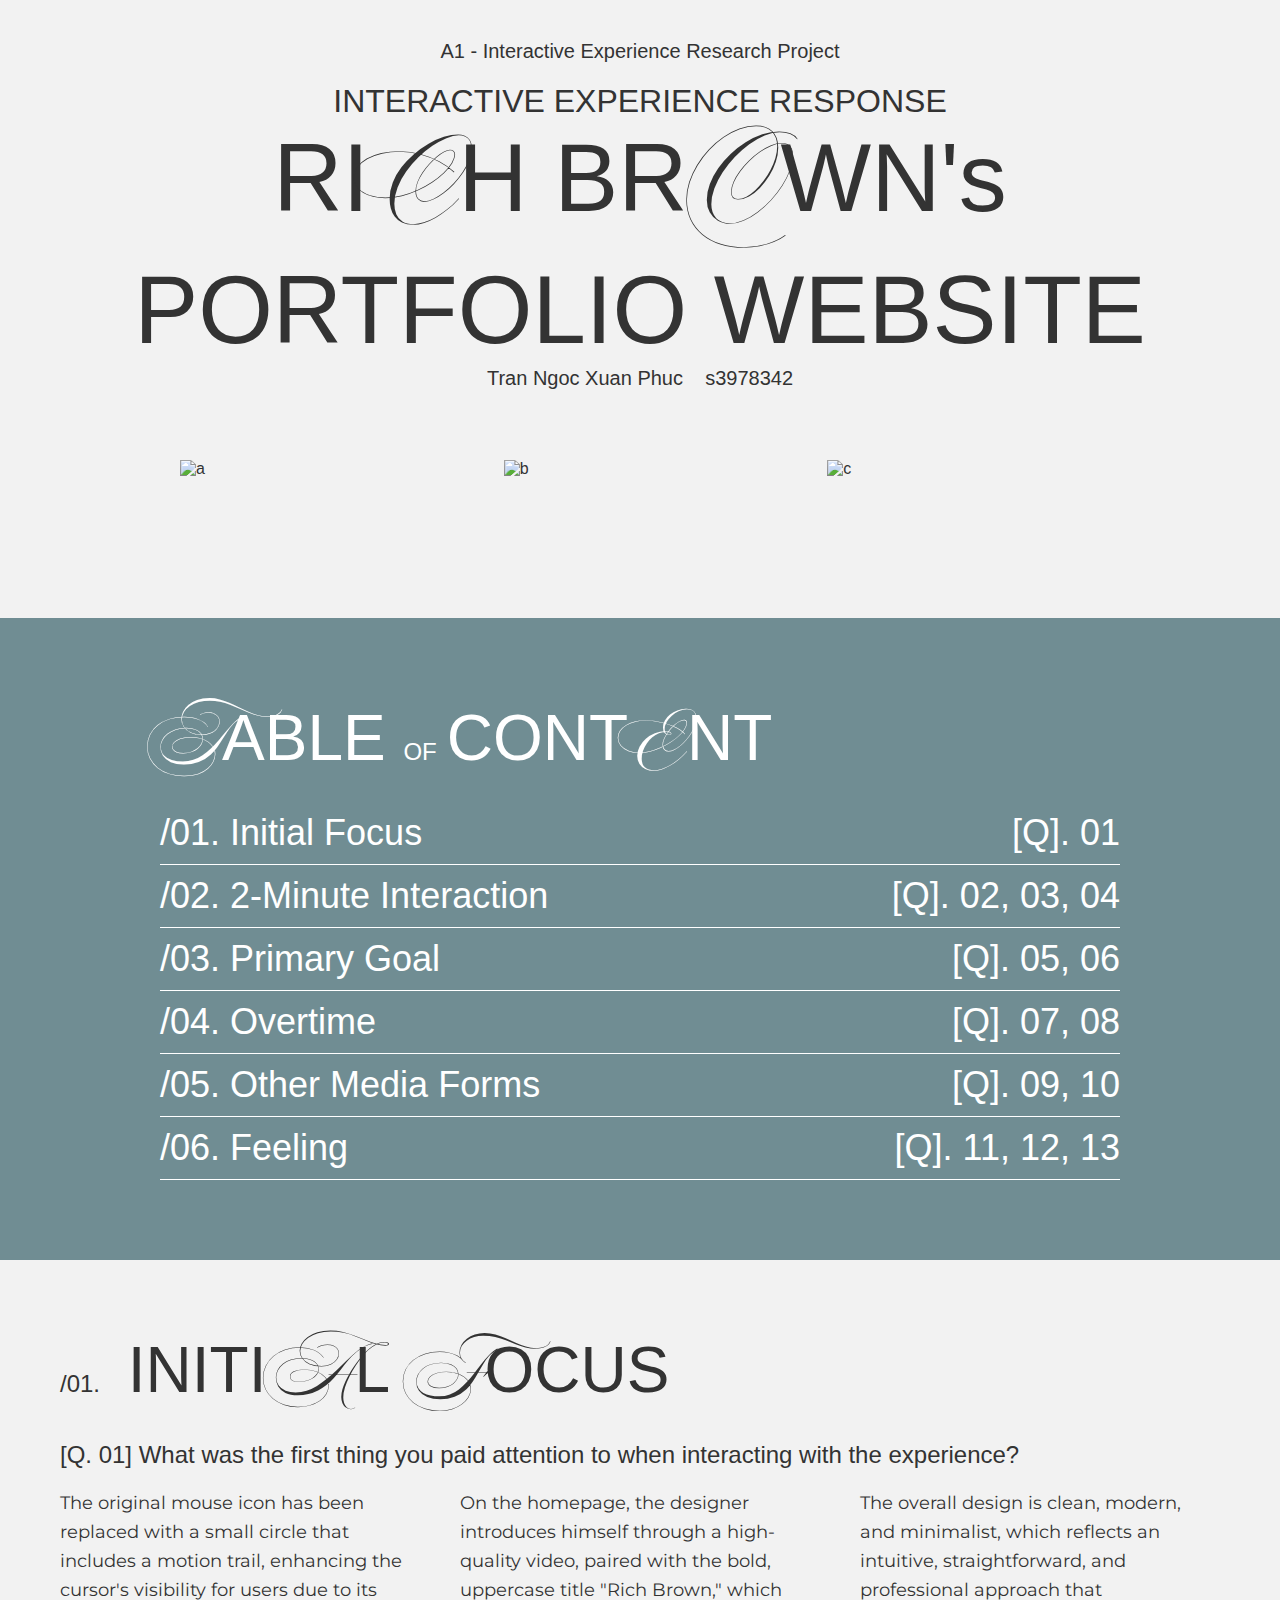
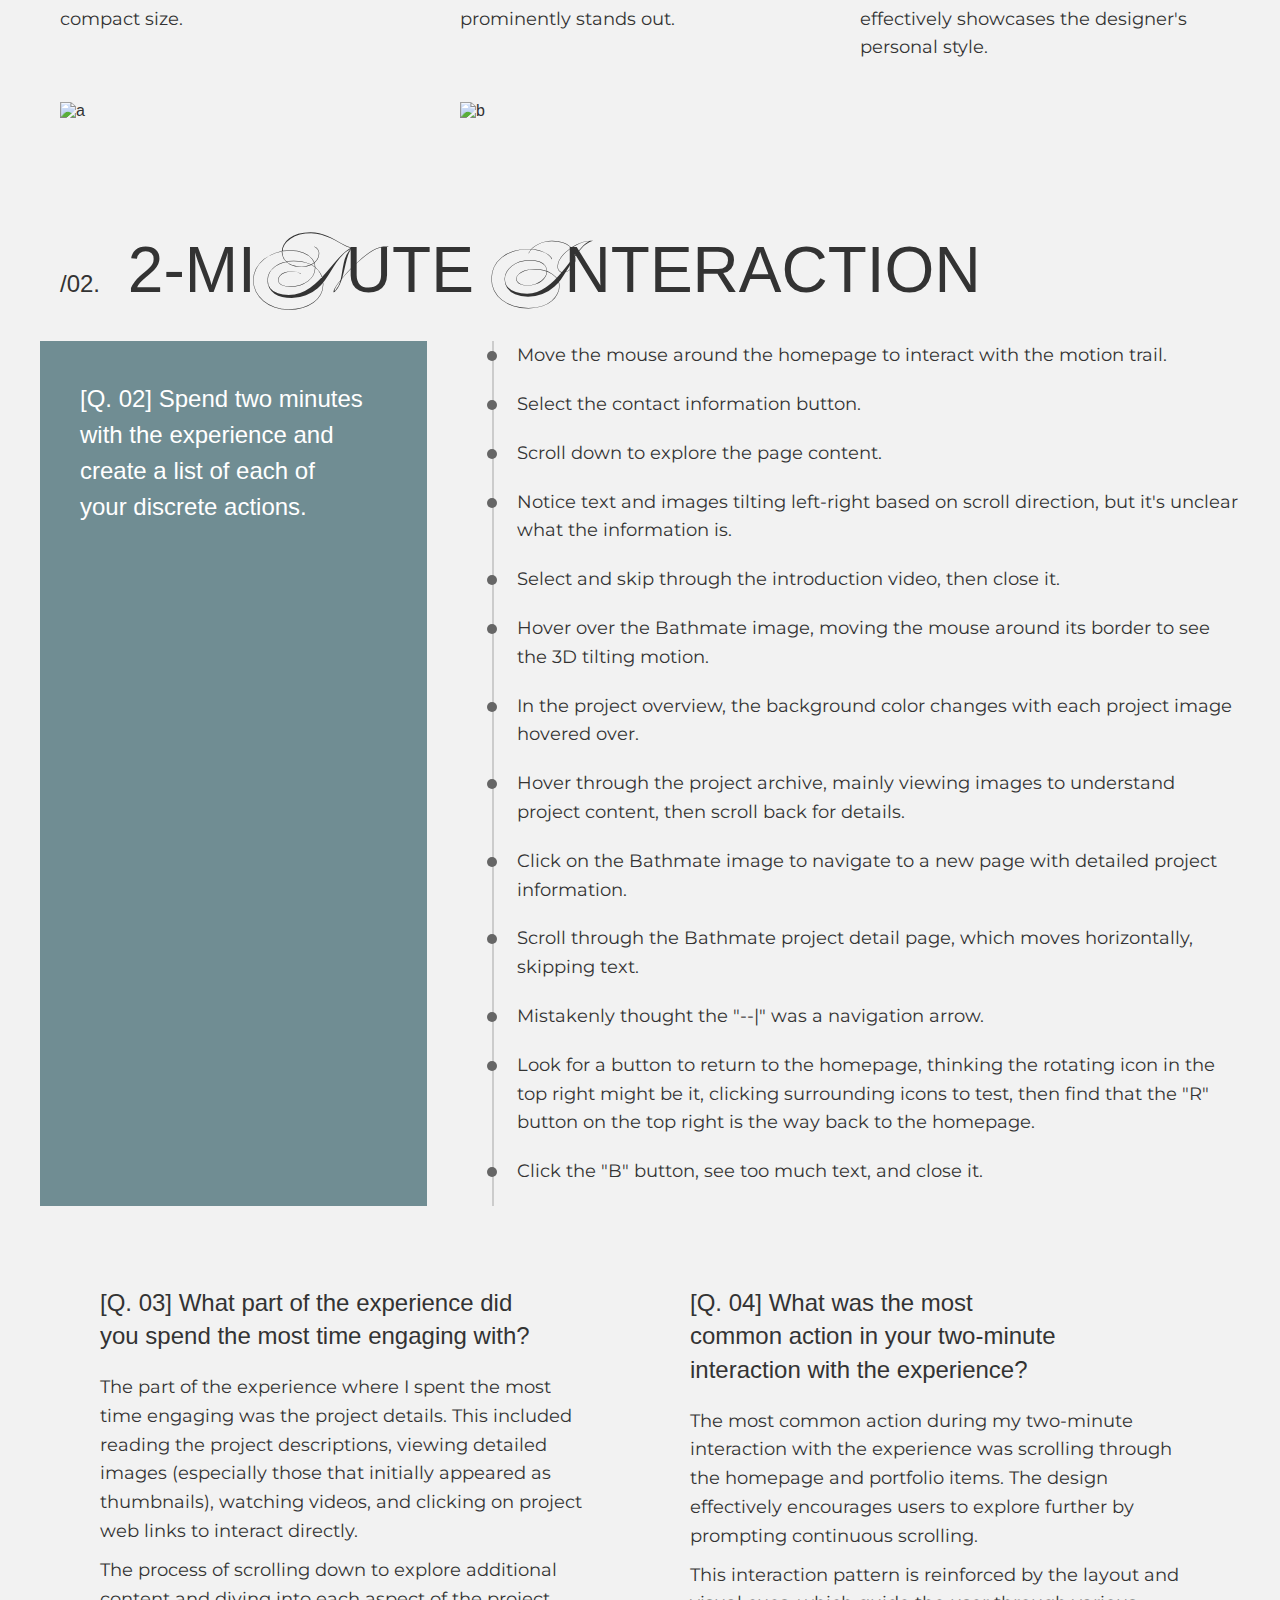
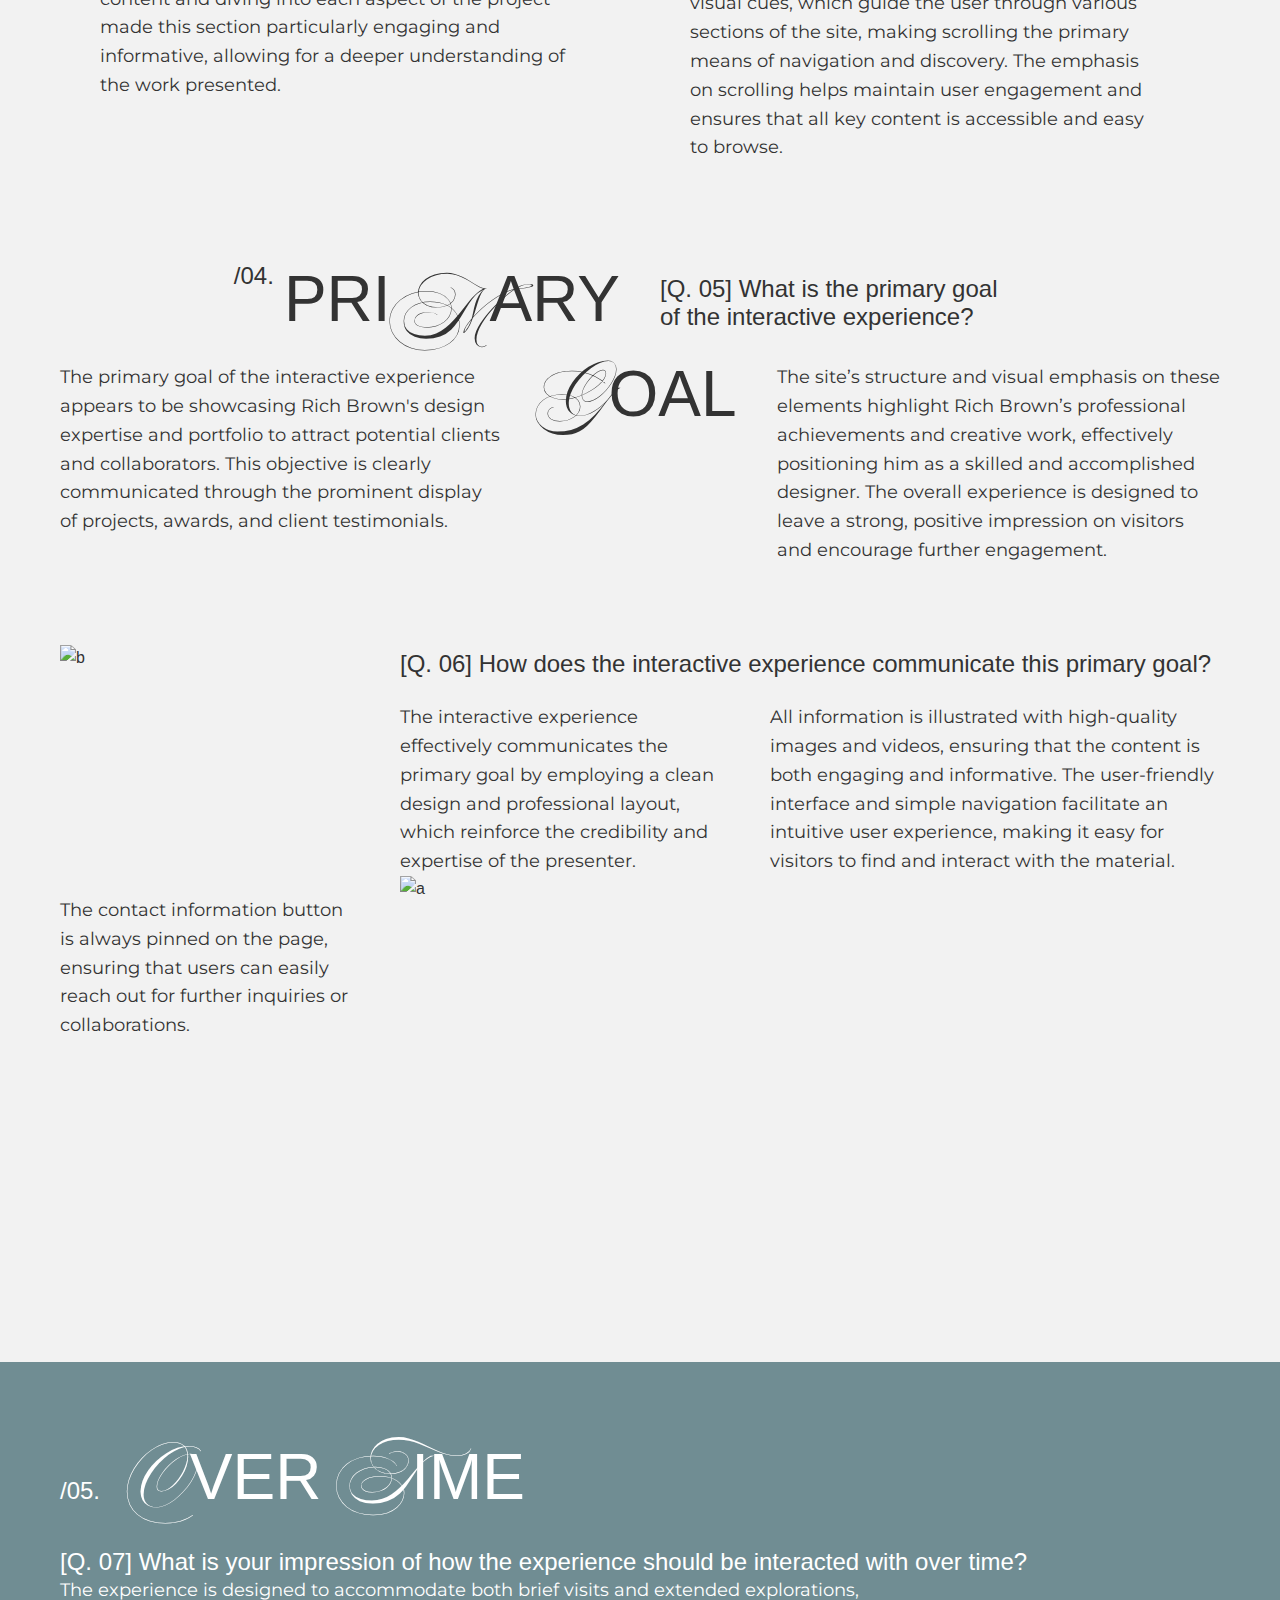
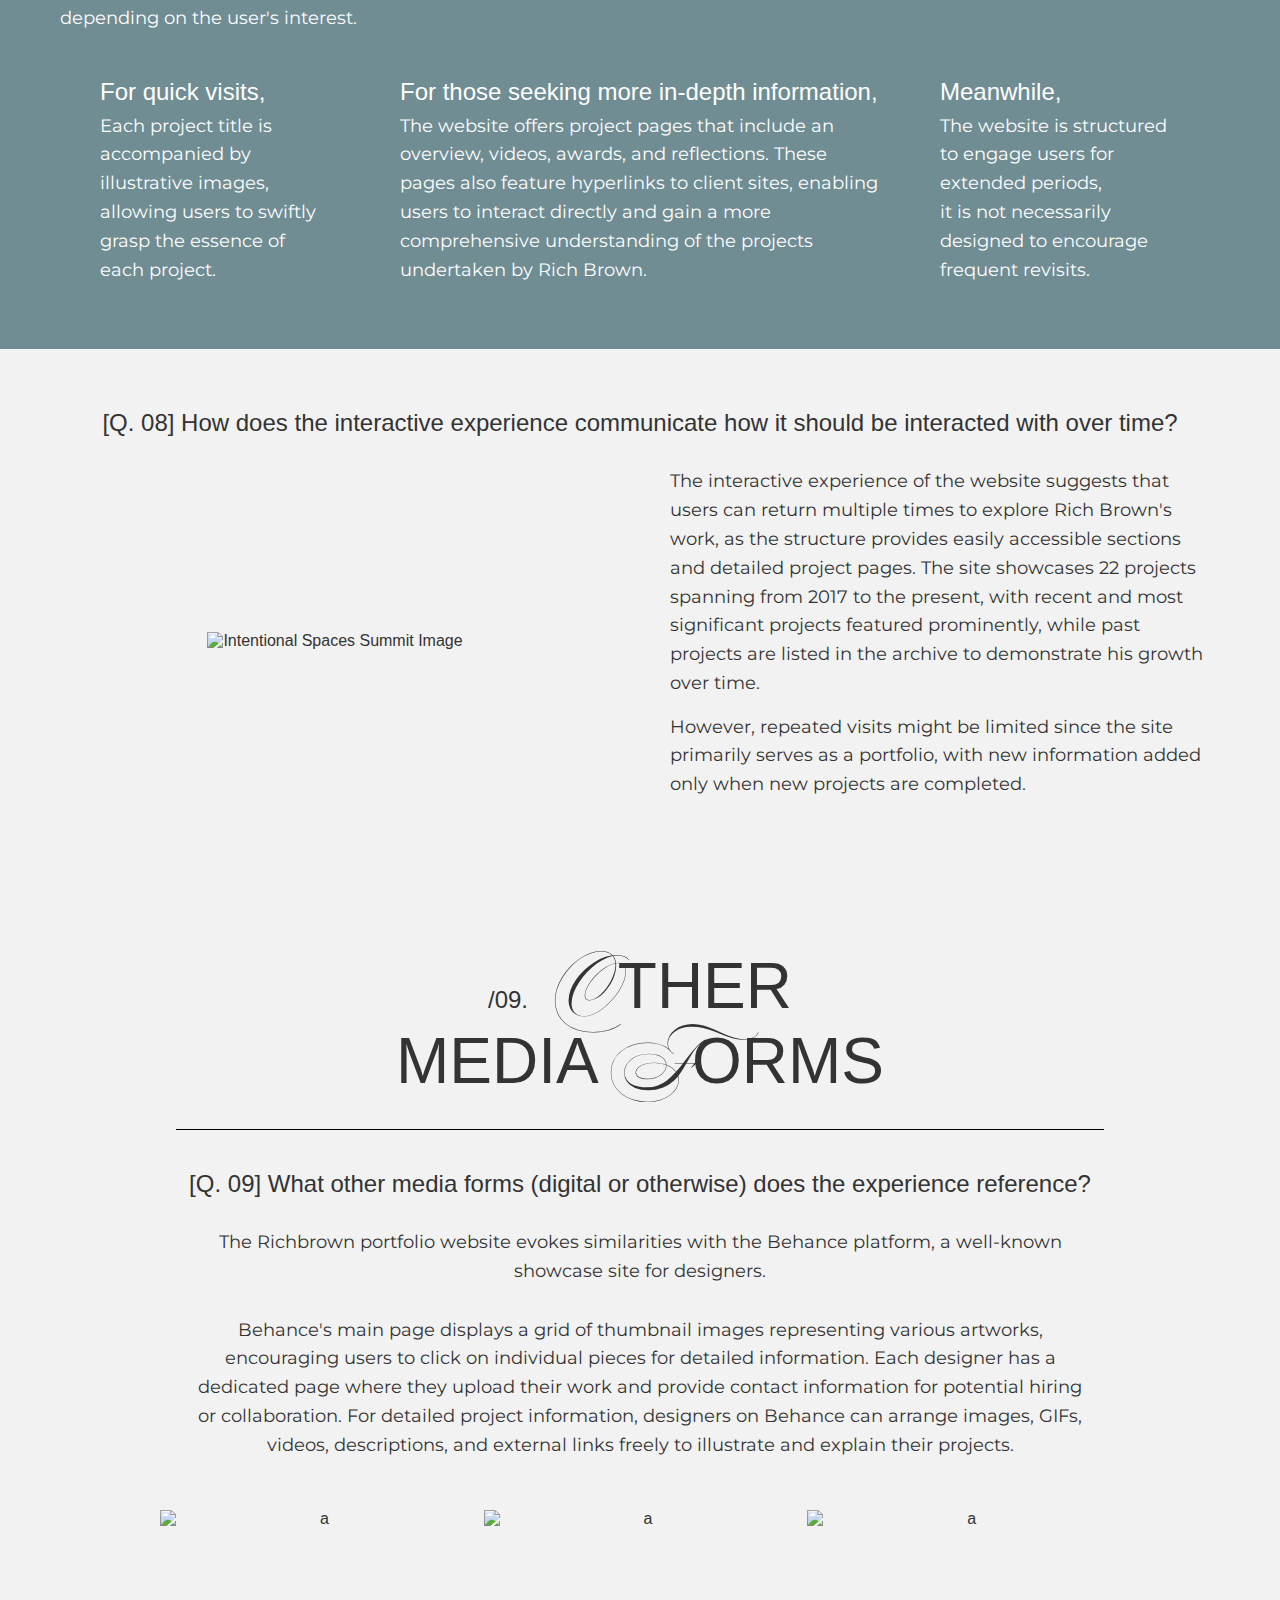
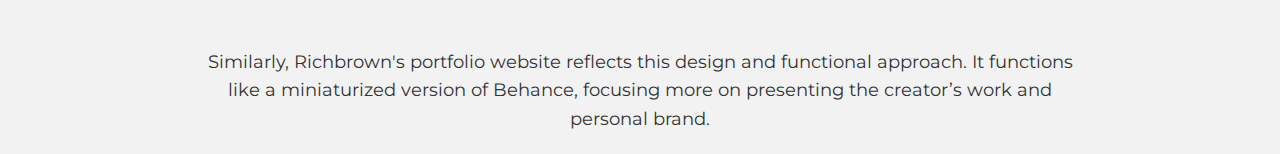
==== assignment1/index.html @ 598d734d "update 7:13" ====
<!DOCTYPE html>
<html lang="en">
  <head>
    <meta charset="UTF-8" />
    <meta name="viewport" content="width=device-width, initial-scale=1.0" />
    <title>Assignment 1</title>
    <link
      href="https://fonts.googleapis.com/css2?family=Clash+Display&family=Ballet&family=Montserrat:ital,wght@0,100..900;1,100..900&display=swap"
      rel="stylesheet"
    />
    <link rel="stylesheet" href="reset.css" />
    <link rel="stylesheet" href="style.css" />
  </head>
  <body>
    <div class="container">
      <!-- Header Section -->
      <header>
        <div class="header-content">
          <h5 class="project-title">
            A1 - Interactive Experience Research Project
          </h5>
        </div>
        <div>
          <h2>Interactive Experience Response</h2>
          <h1 class="portfolio-title">
            RI<span class="project-title-script">C</span>H BR<span
              class="project-title-script"
              >O</span
            >WN's PORTFOLIO WEBSITE
          </h1>
          <h5 class="student-info">
            Tran Ngoc Xuan Phuc &nbsp;&nbsp; s3978342
          </h5>
        </div>
      </header>
    </div>

    <!-- Image Section -->
    <section class="image">
      <div class="image-section">
        <img src="media/head_intro.gif" alt="a" class="image-left" />
        <img src="media/head_intro.gif" alt="b" class="image-center" />
        <img src="media/head_intro.gif" alt="c" class="image-right" />
      </div>
    </section>

    <!-- Table of Content Section -->
    <div class="table-of-content-wrapper">
      <section class="table-of-content">
        <h3>
          <span class="script">T</span>ABLE
          <span class="section-number">OF</span>CONT<span class="script">E</span
          >NT
        </h3>
        <ul class="content-list">
          <li>/01. Initial Focus <span class="question">[Q]. 01</span></li>
          <li>
            /02. 2-Minute Interaction
            <span class="question">[Q]. 02, 03, 04</span>
          </li>
          <li>/03. Primary Goal <span class="question">[Q]. 05, 06</span></li>
          <li>/04. Overtime <span class="question">[Q]. 07, 08</span></li>
          <li>
            /05. Other Media Forms <span class="question">[Q]. 09, 10</span>
          </li>
          <li>/06. Feeling <span class="question">[Q]. 11, 12, 13</span></li>
        </ul>
      </section>
    </div>

    <!-- Initial Focus Section -->
    <section class="content-section" id="Q1">
      <div>
        <h3>
          <span class="section-number">/01.</span>
          INITI<span class="script">A</span>L <span class="script">F</span>OCUS
        </h3>
        <h4>
          [Q. 01] What was the first thing you paid attention to when
          interacting with the experience?
        </h4>
      </div>

      <div class="text-image-container">
        <div class="text-block" id="e1">
          <p>
            The original mouse icon has been replaced with a small circle that
            includes a motion trail, enhancing the cursor's visibility for users
            due to its compact size.
          </p>
        </div>

        <div class="image-block" id="e2">
          <img src="media/head_intro.gif" alt="a" />
        </div>

        <div class="text-block" id="e3">
          <p>
            On the homepage, the designer introduces himself through a
            high-quality video, paired with the bold, uppercase title "Rich
            Brown," which prominently stands out.
          </p>
        </div>

        <div class="text-block" id="e4">
          <p>
            The overall design is clean, modern, and minimalist, which reflects
            an intuitive, straightforward, and professional approach that
            effectively showcases the designer's personal style.
          </p>
        </div>

        <div class="image-block" id="e5">
          <img src="media/head_intro.gif" alt="b" />
        </div>
      </div>
    </section>

    <!-- 2-Minute Interaction Section -->
    <section class="first-interaction">
      <h3>
        <span class="section-number">/02.</span>
        2-MI<span class="script">N</span>UTE
        <span class="script">I</span>NTERACTION
      </h3>
    </section>

    <section class="first-interaction-content">
      <div class="left-column">
        <h4>
          [Q. 02] Spend two minutes with the experience and create a list of
          each of your discrete actions.
        </h4>
      </div>

      <div class="right-column">
        <ul class="action-list">
          <li>
            Move the mouse around the homepage to interact with the motion
            trail.
          </li>
          <li>Select the contact information button.</li>
          <li>Scroll down to explore the page content.</li>
          <li>
            Notice text and images tilting left-right based on scroll direction,
            but it's unclear what the information is.
          </li>
          <li>
            Select and skip through the introduction video, then close it.
          </li>
          <li>
            Hover over the Bathmate image, moving the mouse around its border to
            see the 3D tilting motion.
          </li>
          <li>
            In the project overview, the background color changes with each
            project image hovered over.
          </li>
          <li>
            Hover through the project archive, mainly viewing images to
            understand project content, then scroll back for details.
          </li>
          <li>
            Click on the Bathmate image to navigate to a new page with detailed
            project information.
          </li>
          <li>
            Scroll through the Bathmate project detail page, which moves
            horizontally, skipping text.
          </li>
          <li>Mistakenly thought the "--|" was a navigation arrow.</li>
          <li>
            Look for a button to return to the homepage, thinking the rotating
            icon in the top right might be it, clicking surrounding icons to
            test, then find that the "R" button on the top right is the way back
            to the homepage.
          </li>
          <li>Click the "B" button, see too much text, and close it.</li>
        </ul>
      </div>
    </section>

    <!-- Two-Column Layout Section -->
    <section class="most-engaging">
      <div class="two-column-layout">
        <div class="column">
          <h4>
            [Q. 03] What part of the experience did you spend the most time
            engaging with?
          </h4>
          <p>
            The part of the experience where I spent the most time engaging was
            the project details. This included reading the project descriptions,
            viewing detailed images (especially those that initially appeared as
            thumbnails), watching videos, and clicking on project web links to
            interact directly.
          </p>
          <p>
            The process of scrolling down to explore additional content and
            diving into each aspect of the project made this section
            particularly engaging and informative, allowing for a deeper
            understanding of the work presented.
          </p>
        </div>

        <div class="column">
          <h4>
            [Q. 04] What was the most common action in your two-minute
            interaction with the experience?
          </h4>
          <p>
            The most common action during my two-minute interaction with the
            experience was scrolling through the homepage and portfolio items.
            The design effectively encourages users to explore further by
            prompting continuous scrolling.
          </p>
          <p>
            This interaction pattern is reinforced by the layout and visual
            cues, which guide the user through various sections of the site,
            making scrolling the primary means of navigation and discovery. The
            emphasis on scrolling helps maintain user engagement and ensures
            that all key content is accessible and easy to browse.
          </p>
        </div>
      </div>
    </section>

    <!-- What Primary Goal Section -->
    <section id="Q5">
      <div>
        <h3>
          <span class="section-number">/04.</span>
          PRI<span class="script">M</span>ARY
        </h3>
      </div>
      <div>
        <h4>[Q. 05] What is the primary goal of the interactive experience?</h4>
      </div>
    </section>

    <section class="what-primary-goal-content">
      <div id="d1">
        <p>
          The primary goal of the interactive experience appears to be
          showcasing Rich Brown's design expertise and portfolio to attract
          potential clients and collaborators. This objective is clearly
          communicated through the prominent display of projects, awards, and
          client testimonials.
        </p>
      </div>

      <div id="d2">
        <h3><span class="script">G</span>OAL</h3>
      </div>

      <div id="d3">
        <p>
          The site’s structure and visual emphasis on these elements highlight
          Rich Brown’s professional achievements and creative work, effectively
          positioning him as a skilled and accomplished designer. The overall
          experience is designed to leave a strong, positive impression on
          visitors and encourage further engagement.
        </p>
      </div>
    </section>

    <!-- How Primary Goal Section -->
    <section id="Q6">
      <h4>
        [Q. 06] How does the interactive experience communicate this primary
        goal?
      </h4>

      <div id="a1">
        <p>
          The contact information button is always pinned on the page, ensuring
          that users can easily reach out for further inquiries or
          collaborations.
        </p>
      </div>

      <div id="a2">
        <p>
          The interactive experience effectively communicates the primary goal
          by employing a clean design and professional layout, which reinforce
          the credibility and expertise of the presenter.
        </p>
      </div>

      <div id="a3">
        <p>
          All information is illustrated with high-quality images and videos,
          ensuring that the content is both engaging and informative. The
          user-friendly interface and simple navigation facilitate an intuitive
          user experience, making it easy for visitors to find and interact with
          the material.
        </p>
      </div>

      <div id="a4">
        <img src="media/head_intro.gif" alt="a" />
      </div>

      <div id="a5">
        <img src="media/head_intro.gif" alt="b" />
      </div>
    </section>

    <!-- What Over Time Section -->
    <div class="over-time-wrapper">
      <section class="over-time-section" id="Q7">
        <div>
          <h3>
            <span class="section-number">/05.</span>
            <span class="script">O</span>VER <span class="script">T</span>IME
          </h3>
          <h4>
            [Q. 07] What is your impression of how the experience should be
            interacted with over time?
          </h4>
          <p>
            The experience is designed to accommodate both brief visits and
            extended explorations, depending on the user's interest.
          </p>
        </div>

        <div class="answer-Q7">
          <div id="k1">
            <h4>For quick visits,</h4>
            <p>
              Each project title is accompanied by illustrative images, allowing
              users to swiftly grasp the essence of each project.
            </p>
          </div>

          <div id="k2">
            <h4>For those seeking more in-depth information,</h4>
            <p>
              The website offers project pages that include an overview, videos,
              awards, and reflections. These pages also feature hyperlinks to
              client sites, enabling users to interact directly and gain a more
              comprehensive understanding of the projects undertaken by Rich
              Brown.
            </p>
          </div>

          <div id="k3">
            <h4>Meanwhile,</h4>
            <p>
              The website is structured to engage users for extended periods, it
              is not necessarily designed to encourage frequent revisits.
            </p>
          </div>
        </div>
      </section>
    </div>

    <!-- Section: How Over Time -->
    <section id="Q8">
      <h4>
        [Q. 08] How does the interactive experience communicate how it should be
        interacted with over time?
      </h4>

      <div class="content-container">
        <div id="n1">
          <img
            src="media/head_intro.gif"
            alt="Intentional Spaces Summit Image"
          />
        </div>

        <div id="n2">
          <p>
            The interactive experience of the website suggests that users can
            return multiple times to explore Rich Brown's work, as the structure
            provides easily accessible sections and detailed project pages. The
            site showcases 22 projects spanning from 2017 to the present, with
            recent and most significant projects featured prominently, while
            past projects are listed in the archive to demonstrate his growth
            over time.
          </p>
          <p>
            However, repeated visits might be limited since the site primarily
            serves as a portfolio, with new information added only when new
            projects are completed.
          </p>
        </div>
      </div>
    </section>

    <!-- Other Media Forms -->
    <section id="Q9">
      <h3>
        <span class="section-number">/09.</span>
        <span class="script">O</span>THER MEDIA
        <span class="script">F</span>ORMS
      </h3>

      <div class="separator"></div>

      <div>
        <h4>
          [Q. 09] What other media forms (digital or otherwise) does the
          experience reference?
        </h4>
      </div>

      <div id="m1">
        <p>
          The Richbrown portfolio website evokes similarities with the Behance
          platform, a well-known showcase site for designers.
        </p>
        <p>
          Behance's main page displays a grid of thumbnail images representing
          various artworks, encouraging users to click on individual pieces for
          detailed information. Each designer has a dedicated page where they
          upload their work and provide contact information for potential hiring
          or collaboration. For detailed project information, designers on
          Behance can arrange images, GIFs, videos, descriptions, and external
          links freely to illustrate and explain their projects.
        </p>
      </div>

      <div class="image-section">
        <img src="media/head_intro.gif" alt="a" />
        <img src="media/head_intro.gif" alt="a" />
        <img src="media/head_intro.gif" alt="a" />
      </div>

      <div id="m2">
        <p>
          Similarly, Richbrown's portfolio website reflects this design and
          functional approach. It functions like a miniaturized version of
          Behance, focusing more on presenting the creator’s work and personal
          brand.
        </p>
      </div>
    </section>
  </body>
</html>
---- assignment1/style.css ----
body {
  font-family: "Clash Display", sans-serif;
  background-color: #f2f2f2;
  margin: 0;
  padding: 0;
  color: #333;
}

section {
  max-width: 1200px;
  margin: 0 auto;
  padding: 20px;
}

/* Header Section  */
.container {
  max-width: 1200px;
  margin: 0 auto;
  padding: 20px;
}

header {
  text-align: center;
  margin-bottom: 50px;
}

.header-content {
  display: flex;
  flex-direction: column;
  justify-content: center;
  align-items: center;
  height: 100%;
  position: relative;
  flex-grow: 1;
}

.project-title {
  font-size: 20px;
  text-transform: none;
  margin: 20px 40px;
}

h2 {
  font-family: "Clash Display", sans-serif;
  font-size: 32px;
  font-style: medium;
  text-transform: uppercase;
  margin-top: 0px;
}

.portfolio-title {
  font-size: 96px;
  line-height: 1.2;
  display: inline-block;
}

.project-title-script {
  font-family: "Ballet", cursive;
  font-size: 96px;
  line-height: 1.2;
  display: inline-block;
  vertical-align: baseline; /* Ensure the script font aligns well with the rest of the text */
}

.student-info {
  font-size: 20px;
  margin-bottom: -40px;
}

/* Image Section */
.image-section {
  display: grid;
  grid-template-columns: repeat(3, 1fr); /* Creates three equal-width columns */
  gap: 11px; /* Sets the desired margin between videos */
  padding: 0 100px 100px; /* Adds padding to the left and right of the container */
  box-sizing: border-box; /* Ensures padding is included in the element's total width */
  width: 100%;
  margin: 20px;
}

.image-section img {
  width: 100%; /* Image will take up the full width of its grid cell */
  object-fit: cover; /* Ensures the image covers the area without distortion */
  height: auto; /* Maintains the image's aspect ratio */
}

/* Table of Content */
.table-of-content-wrapper {
  background-color: #708d93;
  width: 100%; /* Ensure the wrapper expands to the full width of the screen */
  margin: 0px; /* Reset any default margin */
  padding: 30px 0; /* Padding top and bottom */
}

.table-of-content {
  color: white;
  padding: 0 10px;
  max-width: 1000px; /* Restrict the width of the content */
  margin: 0 auto; /* Center the table of content section */
}

.table-title {
  font-size: 96px;
  margin-bottom: 20px;
  text-align: left; /* Align title to the left */
}

.content-list {
  list-style: none;
  padding: 3px 10px 50px;
  margin: 0;
  font-size: 36px;
  display: flex;
  flex-direction: column;
  gap: 10px; /* Reduce gap to match the layout in the second image */
}

.content-list li {
  display: flex;
  justify-content: space-between;
  align-items: baseline; /* Ensures alignment to baseline for better text alignment */
  border-bottom: 1px solid white;
  padding-bottom: 10px; /* Increase padding to match the spacing */
  font-weight: 380;
}

.content-list li .question {
  font-weight: 380;
  text-align: left;
  /* margin-left: auto; */
}

/* Initial Section */
#Q1 {
  display: grid;
  grid-template-rows: auto auto 1fr;
  grid-template-columns: 1fr;
  gap: 20px;
}

#Q1 h3 {
  grid-row: 1;
}

#Q1 h4 {
  grid-row: 2;
}

#Q1 .text-image-container {
  display: grid;
  grid-template-rows: 1fr auto;
  grid-template-columns: repeat(3, 1fr);
  gap: 40px;
}

.text-block {
  grid-column: span 1;
  font-size: 20px;
  line-height: 1.6;
}

.image-block {
  grid-column: span 1;
}

#e1 {
  grid-column: 1;
  grid-row: 1;
}

#e2 {
  grid-column: 1;
  grid-row: 2;
}

#e3 {
  grid-column: 2;
  grid-row: 1;
}

#e4 {
  grid-column: 3;
  grid-row: 1;
}

#e5 {
  grid-column: 2 / 4;
  grid-row: 2;
}

/* 2-minute Section */
.first-interaction-content {
  display: grid;
  grid-template-columns: 1fr 2fr;
  gap: 40px;
  margin-top: -20px;
  padding: 0px;
  font-family: "Montserrat", sans-serif;
  font-size: 20px;
  line-height: 1.6;
}

.left-column {
  background-color: #708d93; /* Match the left background color */
  padding: 40px;
  display: flex;
  flex-direction: column;
  align-items: start;
}

.left-column h4 {
  font-size: 24px;
  font-weight: 380;
  line-height: 1.5;
  color: #ffffff;
}

.right-column {
  display: flex;
  flex-direction: column;
  justify-content: center;
}

.action-list {
  list-style: none;
  padding-left: 0;
  margin-left: 20px; /* Aligns with the vertical line */
  position: relative;
}

.action-list li {
  margin-bottom: 20px;

  font-size: 18px;
  line-height: 1.6;
  color: #333;
  position: relative;
  padding-left: 30px; /* Space for bullet points */
}

.action-list li:before {
  content: "";
  position: absolute;
  left: 0;
  top: 10px;
  width: 10px;
  height: 10px;
  background-color: #666; /* Bullet point color */
  border-radius: 50%;
}

.action-list:before {
  content: "";
  position: absolute;
  left: 5px;
  top: 0;
  bottom: 0;
  width: 2px;
  background-color: #ccc; /* Vertical line color */
}

/* Most engaging & action */
.two-column-layout {
  display: grid;
  grid-template-columns: 1fr 1fr;
  margin-top: 20px;
  gap: 60px; /* Adjust the gap between the two columns */
  padding: 20px; /* Padding around the layout */
}

.column {
  /* background-color: #f8f8f8; */
  padding: 20px;
}

.column h4 {
  margin-bottom: 20px;
  font-size: 24px;
  line-height: 1.4;
}

.column p {
  font-size: 18px;
  line-height: 1.6;
  margin-bottom: 10px;
}

/* What Primary Goal */
#Q5 {
  display: grid;
  margin-top: -30px;
  grid-template-columns: 1fr 1fr; /* Adjust column width ratio as needed */
  gap: 40px; /* Space between columns */
  align-items: center; /* Vertically align content in the center */
}

#Q5 h3 {
  grid-column: 1;
  display: flex;
  justify-content: flex-end;
}

#Q5 h4 {
  grid-column: 2;
}

.what-primary-goal-content {
  display: grid;
  grid-template-columns: 1fr auto 1fr;
  gap: 60px;
  line-height: 1.6;
  align-items: start;
  margin-top: -60px;
}

#d1 {
  grid-column: 1;
}

#d2 {
  grid-column: 2;
  display: flex;
  justify-content: center;
  align-items: flex-start;
  margin: 0;
}

#d2 h3 {
  margin: -20px; /* Ensure no extra margin on the "GOAL" heading */
  padding-top: 0; /* Ensure padding doesn't push it down */
  align-items: flex-start; /* Align the "GOAL" text at the top */
}

#d3 {
  grid-column: 3;
}

/* How Primary Goal */
#Q6 {
  display: grid;
  grid-template-columns: 1fr 1.1fr 1.5fr; /* Adjust column width ratio as needed */
  grid-template-rows: auto 1fr 1fr 1fr;
  gap: 40px; /* Space between columns */
  align-items: start; /* Vertically align content in the center */
  line-height: 1.6;
  margin-top: 40px;
  margin-bottom: 80px;
}

#Q6 h4 {
  grid-column: 2/4;
  grid-row: 1;
}

#Q6 p {
  margin-top: -20px;
}

#a1 {
  grid-column: 1;
  grid-row: 3;
}

#a2 {
  grid-column: 2;
  grid-row: 2;
}

#a3 {
  grid-column: 3;
  grid-row: 2;
}

#a4 {
  margin-top: -40px;
  grid-column: 2/4;
  grid-row: 3/5;
}

#a5 {
  grid-column: 1;
  grid-row: 1/3;
  align-items: end;
  height: 100%;
}

#a5 img {
  height: 100%; /* Make the image fill the entire height of the grid cell */
  width: auto; /* Maintain aspect ratio */
  object-fit: cover; /* Ensure the image covers the area without distortion */
}

/* What Over Time */
.over-time-wrapper {
  background-color: #708d93;
  color: white;
  width: 100%; /* Ensure the wrapper expands to the full width of the screen */
  margin: 0px; /* Reset any default margin */
  padding: 5px 0; /* Padding top and bottom */
}

#Q7 .answer-Q7 {
  display: grid;
  grid-template-columns: 1fr 2fr 1fr;
  gap: 60px;
  max-height: 600px; /* Adjust height as needed */
  margin: 40px;
  line-height: 1.6;
}

#k1 {
  grid-column: 1;
}

#k2 {
  grid-column: 2;
}

#k3 {
  grid-column: 3;
}

/* General styles for the section */
/* #Q8 {
  text-align: center;
  padding: 40px;
} */

#Q8 h4 {
  margin-top: 40px;
  margin-bottom: 30px;
  text-align: center;
}

.content-container {
  display: grid;
  grid-template-columns: 1fr 1fr;
  align-items: stretch;
  gap: 60px;
  padding: 0;
  margin-bottom: 60px;
}

/* Left column (Image) */
#n1 {
  display: flex;
  justify-content: center;
  align-items: center;
  height: 100%;
}

#n1 img {
  max-width: 100%;
  height: auto; /* Maintain aspect ratio */
  object-fit: cover;
}

#n2 {
  text-align: left;
}

#n2 p {
  margin-bottom: 15px; /* Spacing between paragraphs */
}

/* Other Media Forms */
#Q9 {
  text-align: center;
  display: flex;
  flex-direction: column;
  align-items: center;
}

#Q9 h3 {
  margin-bottom: 5px;
  max-width: 500px;
  line-height: 1;
}

#Q9 h4 {
  margin-top: 20px;
}

#m1 p {
  margin: 30px;
}

/*Create a line between h3&h4*/
.separator {
  width: 80%;
  border-bottom: 1px solid #000;
  margin: 20px 0;
}

p {
  font-family: "Montserrat", sans-serif;
  font-size: 18px;
  line-height: 1.6;
}

h3 {
  font-family: "Clash Display", sans-serif;
  font-size: 64px;
  font-style: medium;
  padding-top: 40px;
}

h4 {
  font-family: "Clash Display", sans-serif;
  font-weight: 500;
  font-size: 24px;
}

.script {
  font-family: "Ballet", cursive;
  font-size: 64px;
}

.section-number {
  font-size: 24px;
  margin-right: 10px;
  font-weight: 500;
}
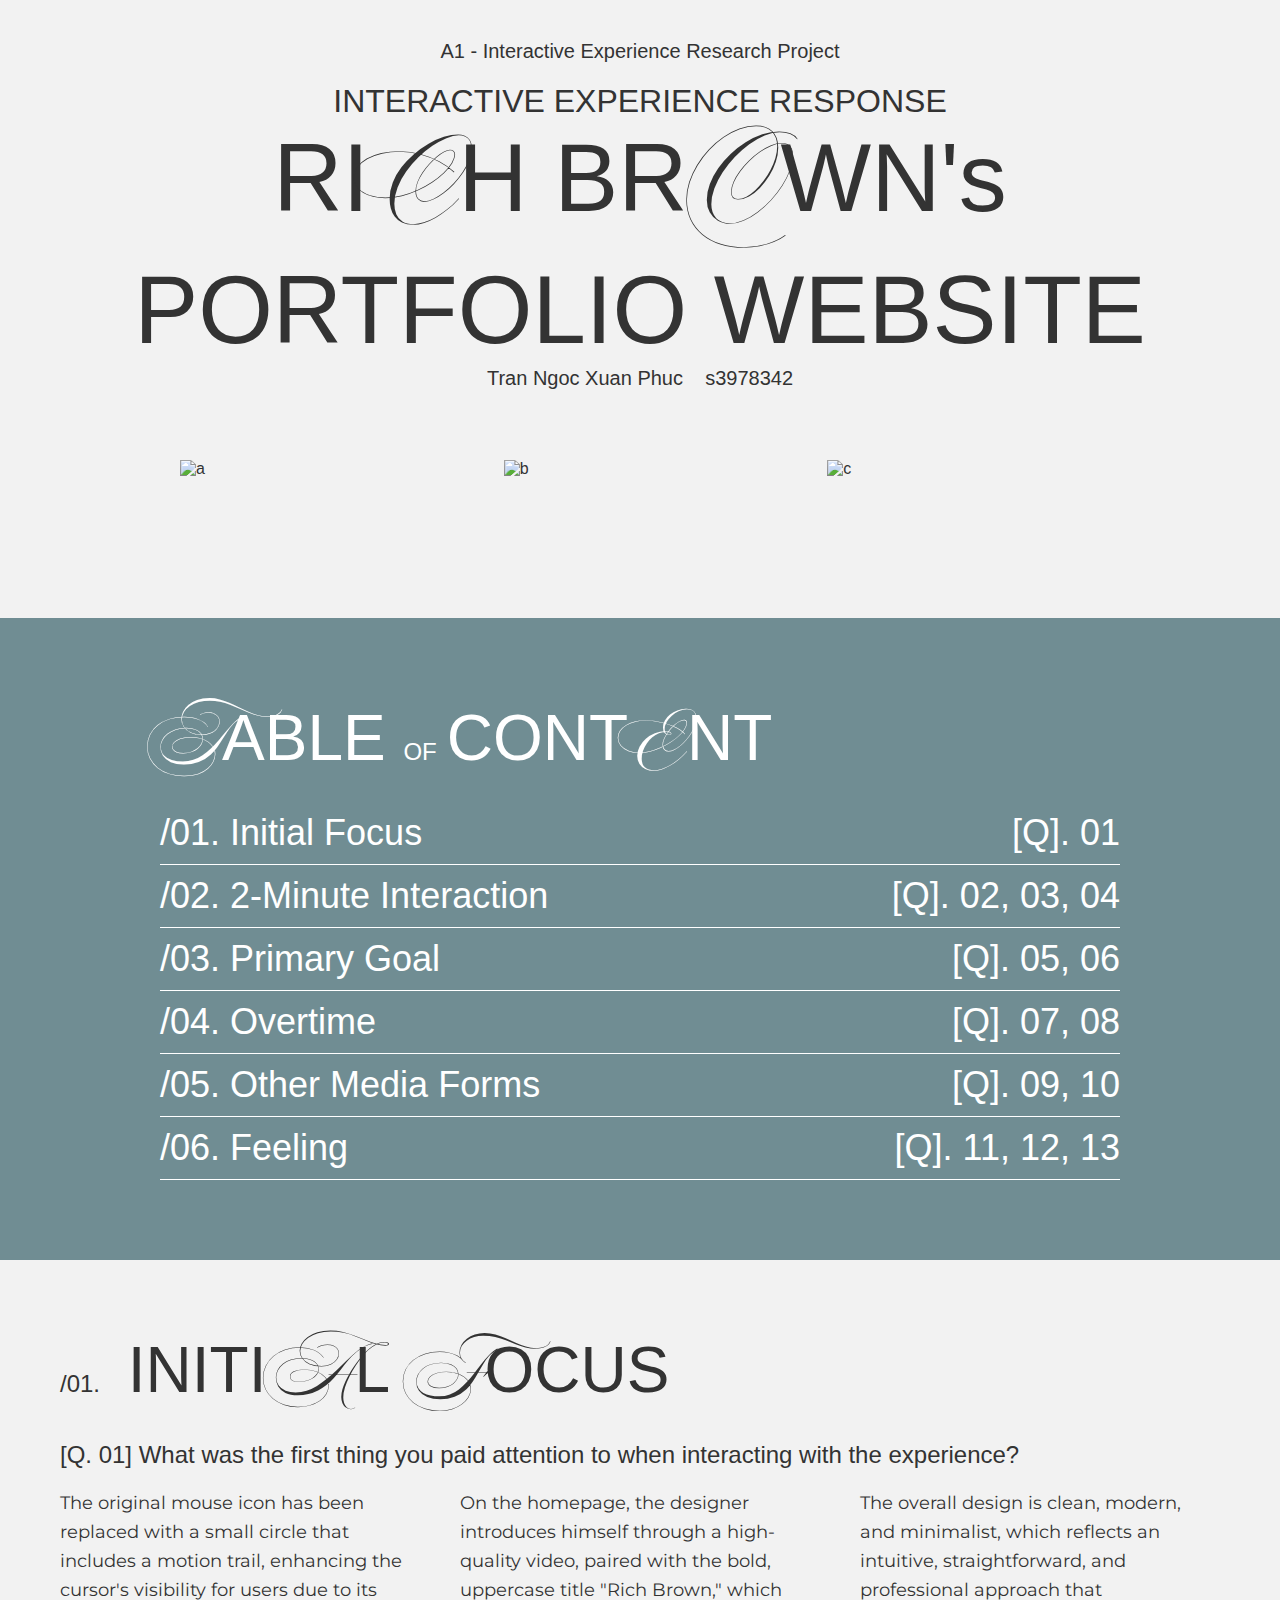
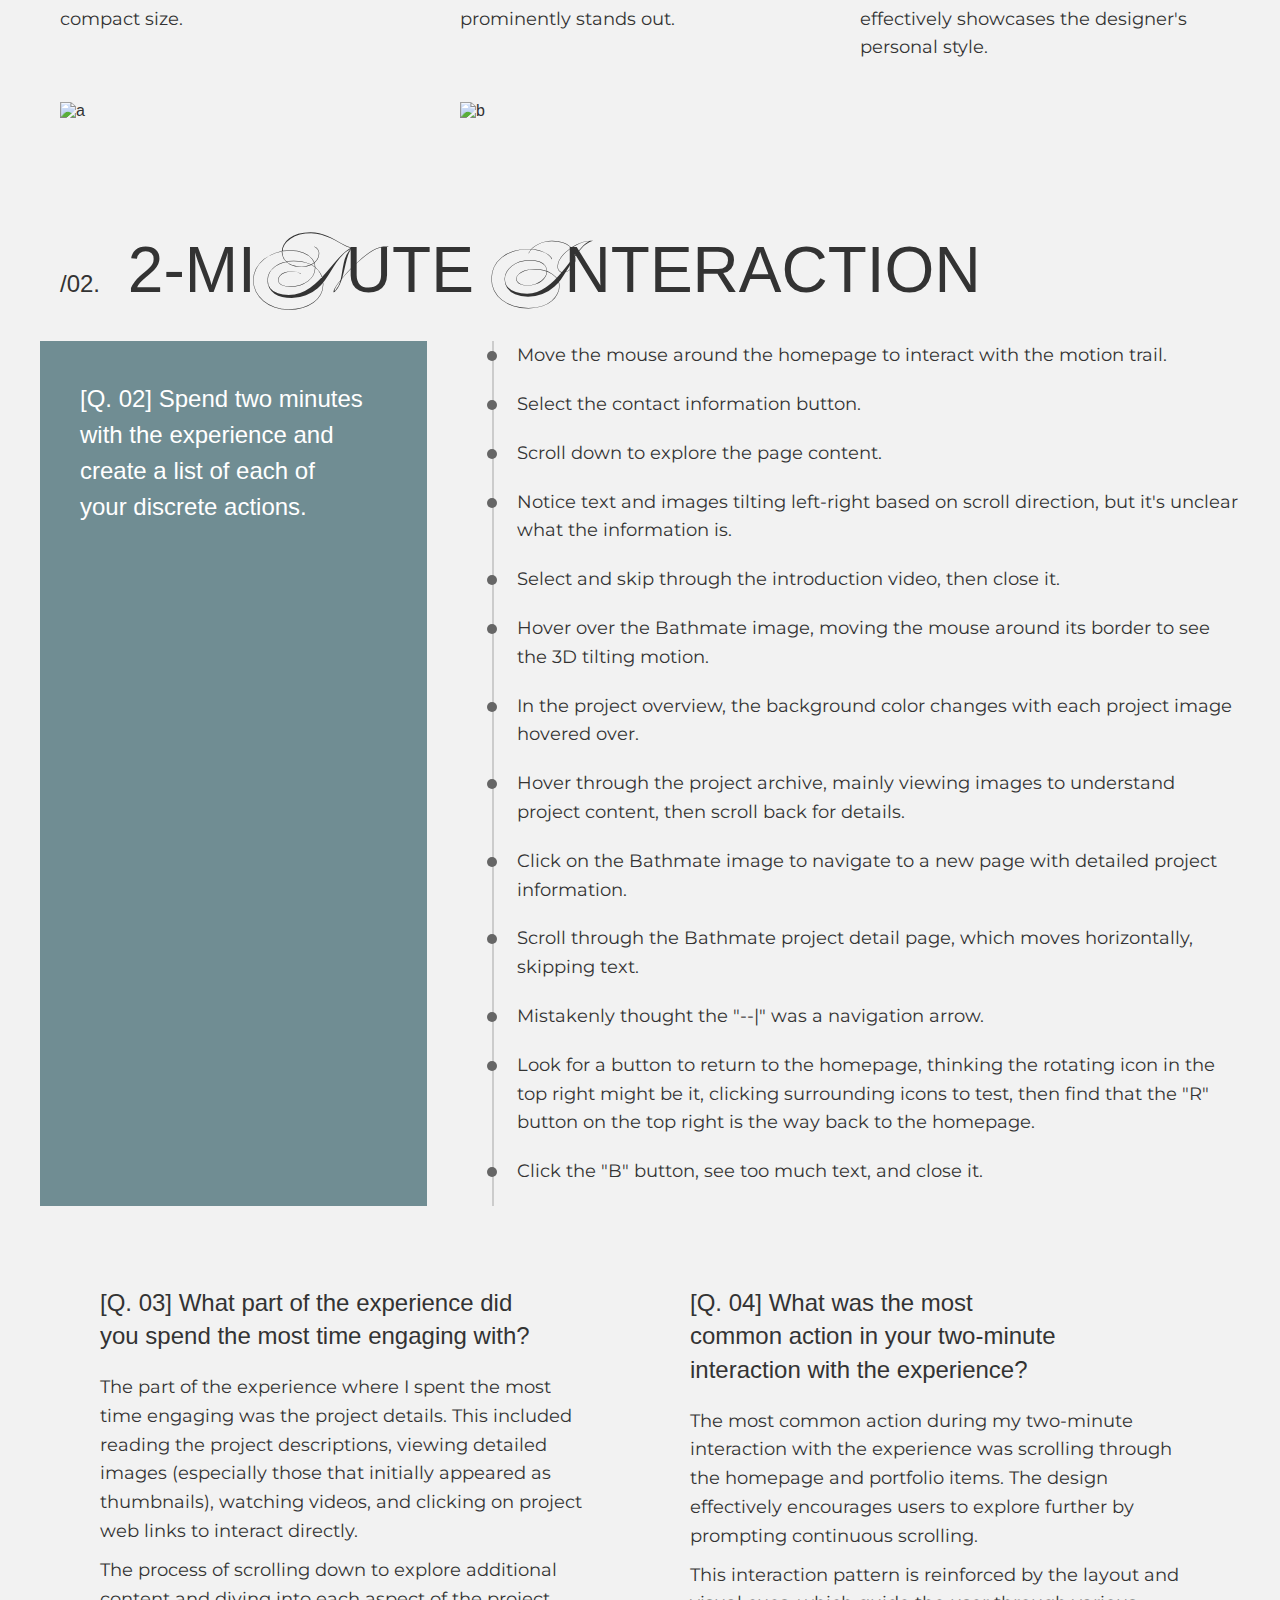
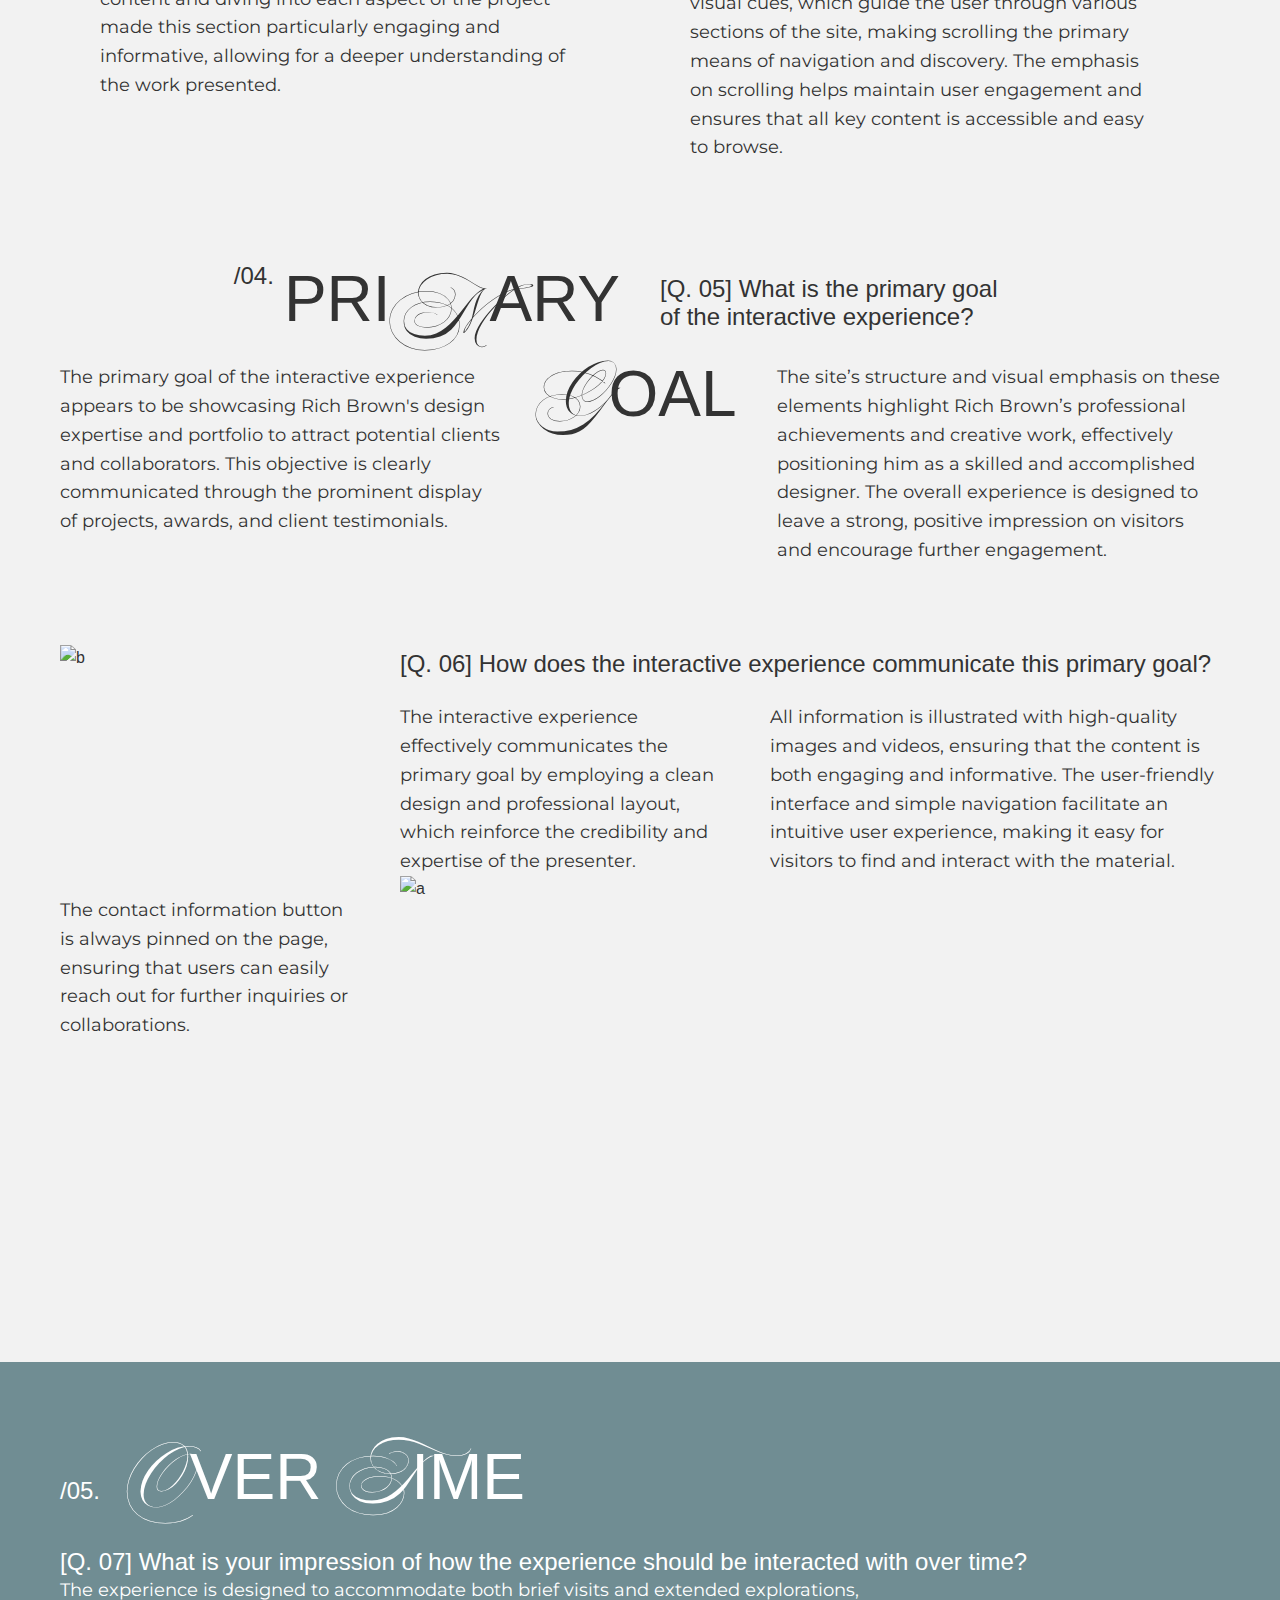
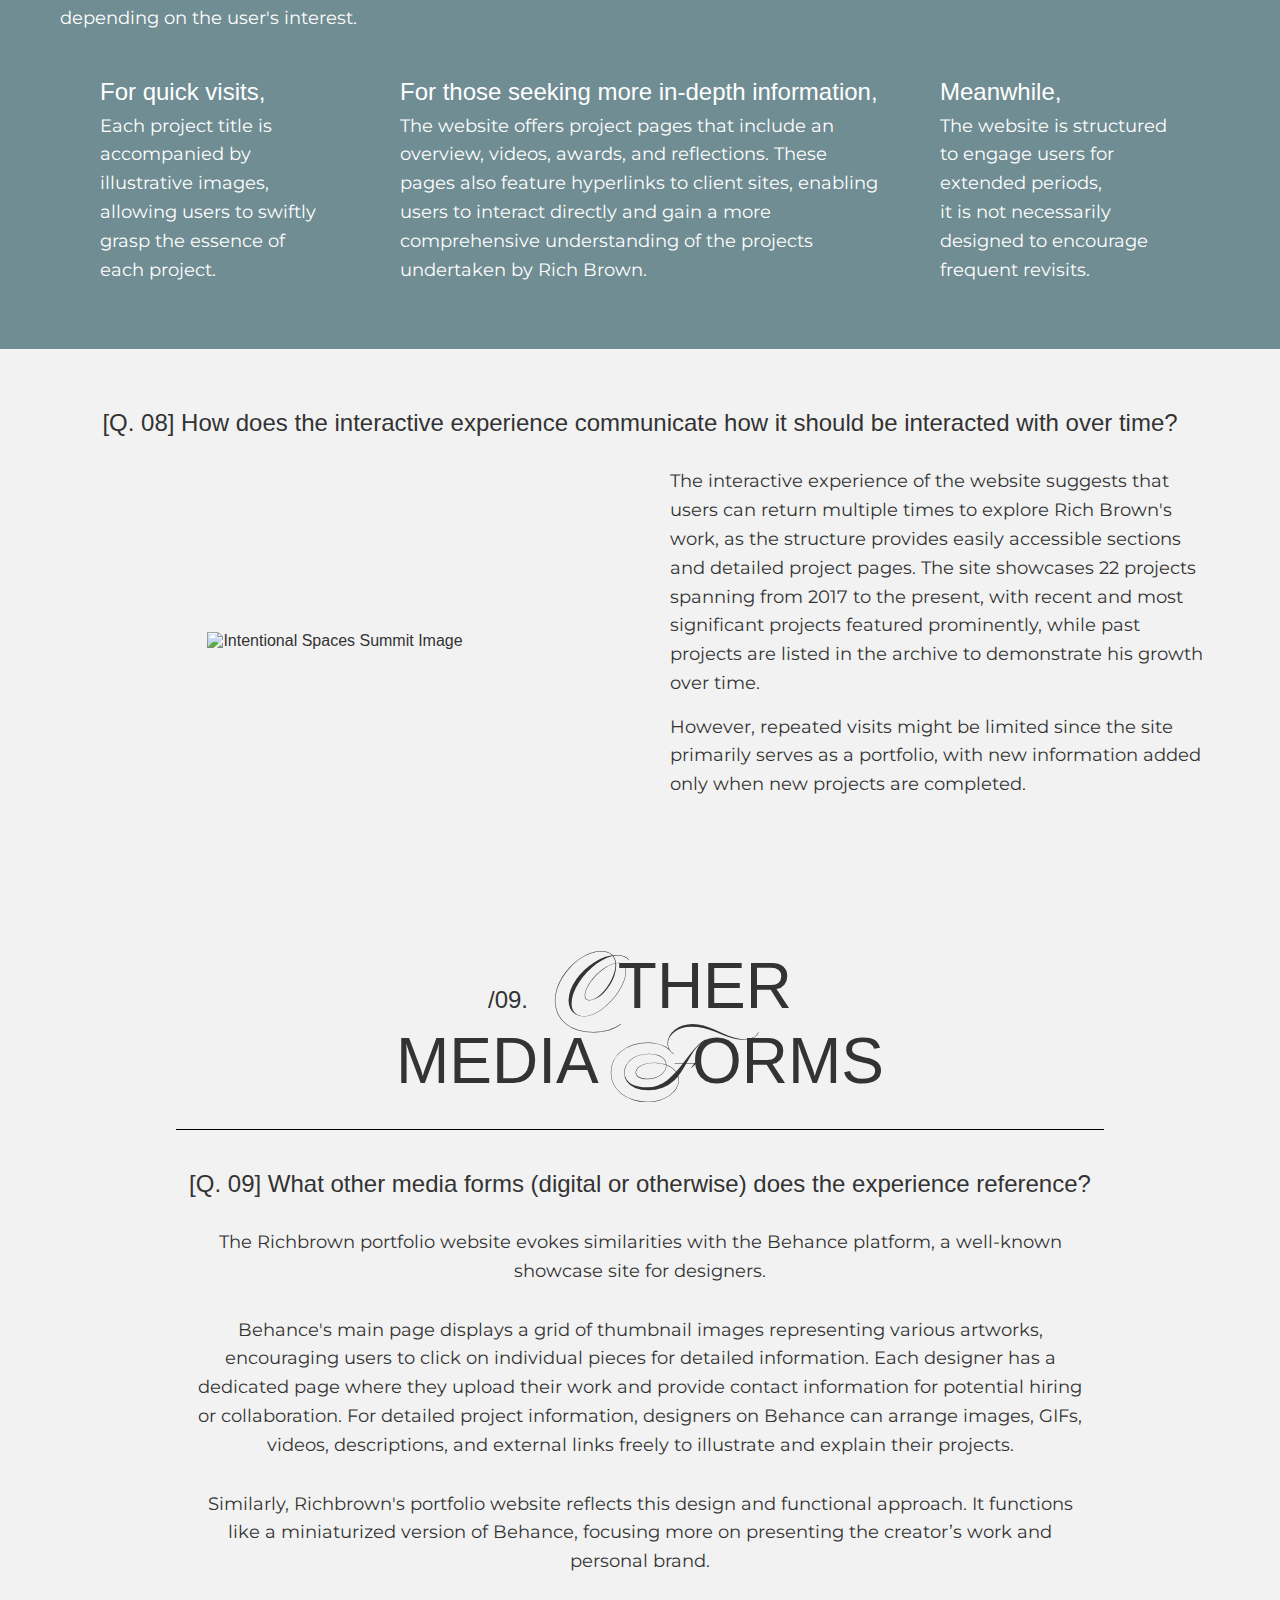
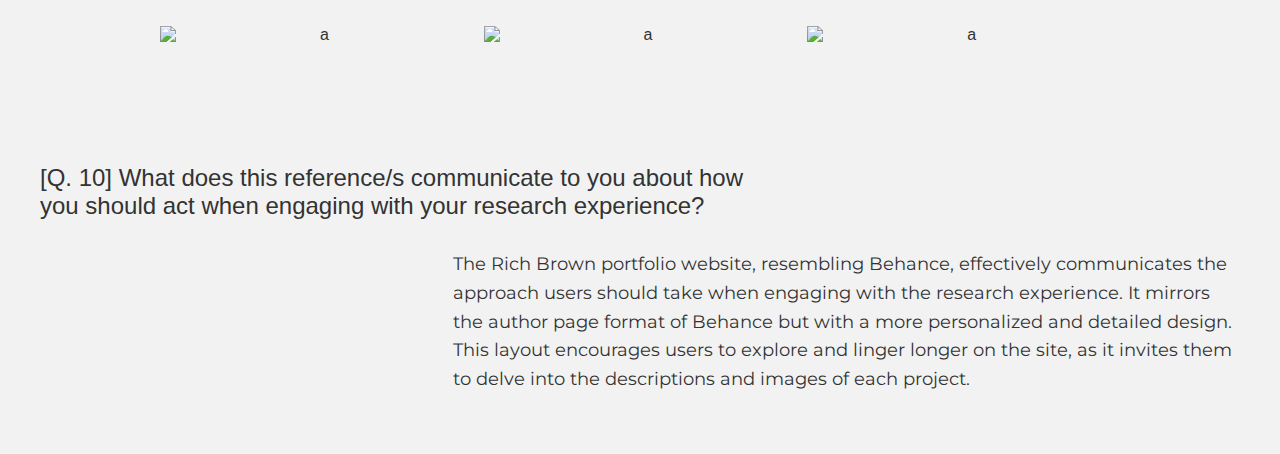
==== commit 694e337a: "update 7:55" ====
--- a/assignment1/index.html
+++ b/assignment1/index.html
@@ -355,7 +355,7 @@
       </section>
     </div>
 
-    <!-- Section: How Over Time -->
+    <!-- How Over Time Section -->
     <section id="Q8">
       <h4>
         [Q. 08] How does the interactive experience communicate how it should be
@@ -397,6 +397,7 @@
         <span class="script">F</span>ORMS
       </h3>
 
+      <!-- Create a line between h3&h4 -->
       <div class="separator"></div>
 
       <div>
@@ -420,6 +421,12 @@
           Behance can arrange images, GIFs, videos, descriptions, and external
           links freely to illustrate and explain their projects.
         </p>
+        <p>
+          Similarly, Richbrown's portfolio website reflects this design and
+          functional approach. It functions like a miniaturized version of
+          Behance, focusing more on presenting the creator’s work and personal
+          brand.
+        </p>
       </div>
 
       <div class="image-section">
@@ -427,15 +434,23 @@
         <img src="media/head_intro.gif" alt="a" />
         <img src="media/head_intro.gif" alt="a" />
       </div>
-
-      <div id="m2">
-        <p>
-          Similarly, Richbrown's portfolio website reflects this design and
-          functional approach. It functions like a miniaturized version of
-          Behance, focusing more on presenting the creator’s work and personal
-          brand.
-        </p>
-      </div>
+    </section>
+
+    <!-- Should Act -->
+    <section id="Q10">
+      <h4>
+        [Q. 10] What does this reference/s communicate to you about how you
+        should act when engaging with your research experience?
+      </h4>
+
+      <p>
+        The Rich Brown portfolio website, resembling Behance, effectively
+        communicates the approach users should take when engaging with the
+        research experience. It mirrors the author page format of Behance but
+        with a more personalized and detailed design. This layout encourages
+        users to explore and linger longer on the site, as it invites them to
+        delve into the descriptions and images of each project.
+      </p>
     </section>
   </body>
 </html>
--- a/assignment1/style.css
+++ b/assignment1/style.css
@@ -492,6 +492,31 @@
   margin: 20px 0;
 }
 
+/* Should Act */
+#Q10 {
+  display: grid;
+  grid-template-columns: 1fr 1fr 1fr; /* Left column smaller for question, right column larger for answer */
+  grid-template-rows: auto auto;
+  gap: 40px; /* Space between columns */
+  align-items: start; /* Align content at the start vertically */
+  padding: 0px;
+  /* max-width: 1000px; */
+  margin: 0 auto;
+}
+
+#Q10 h4 {
+  margin-top: -20px;
+  grid-column: 1/3;
+  grid-row: 1;
+}
+
+#Q10 p {
+  grid-column: 2/4;
+  grid-row: 2;
+  margin-top: -10px;
+  margin-bottom: 60px;
+}
+
 p {
   font-family: "Montserrat", sans-serif;
   font-size: 18px;
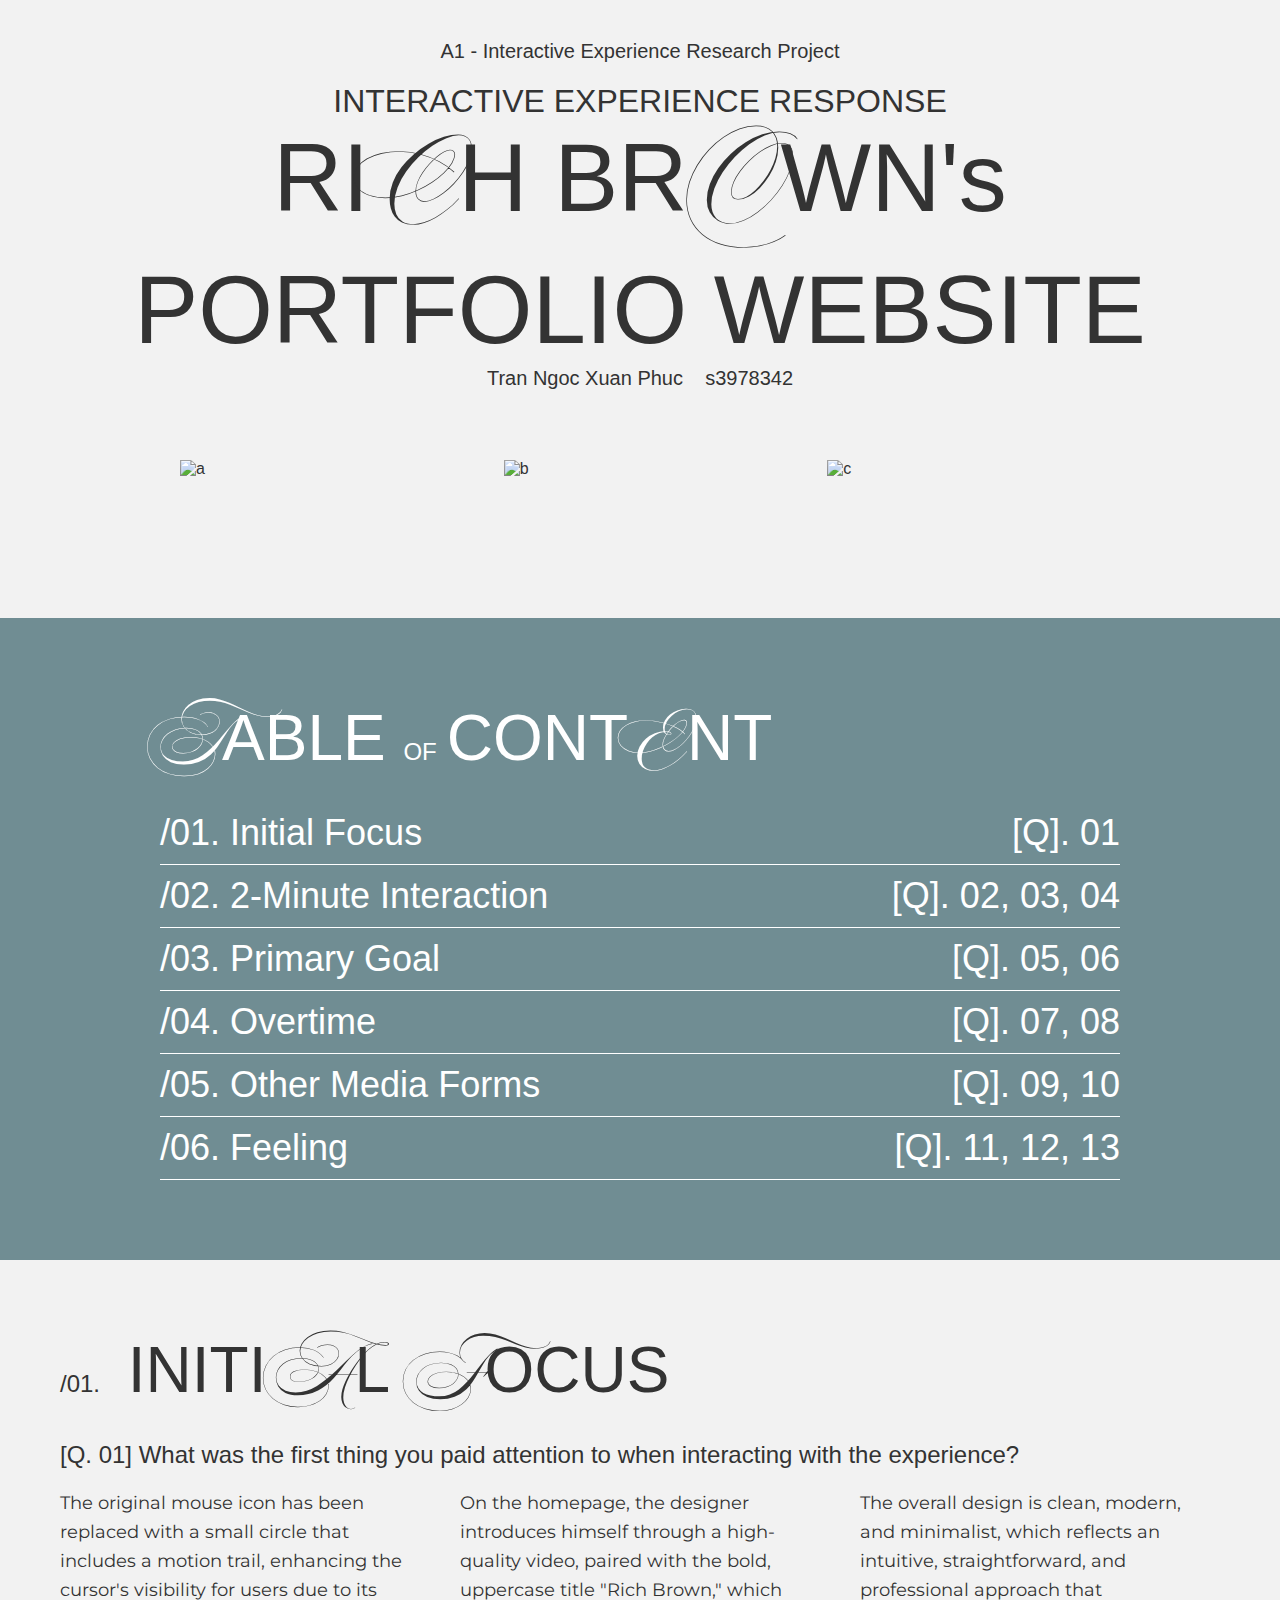
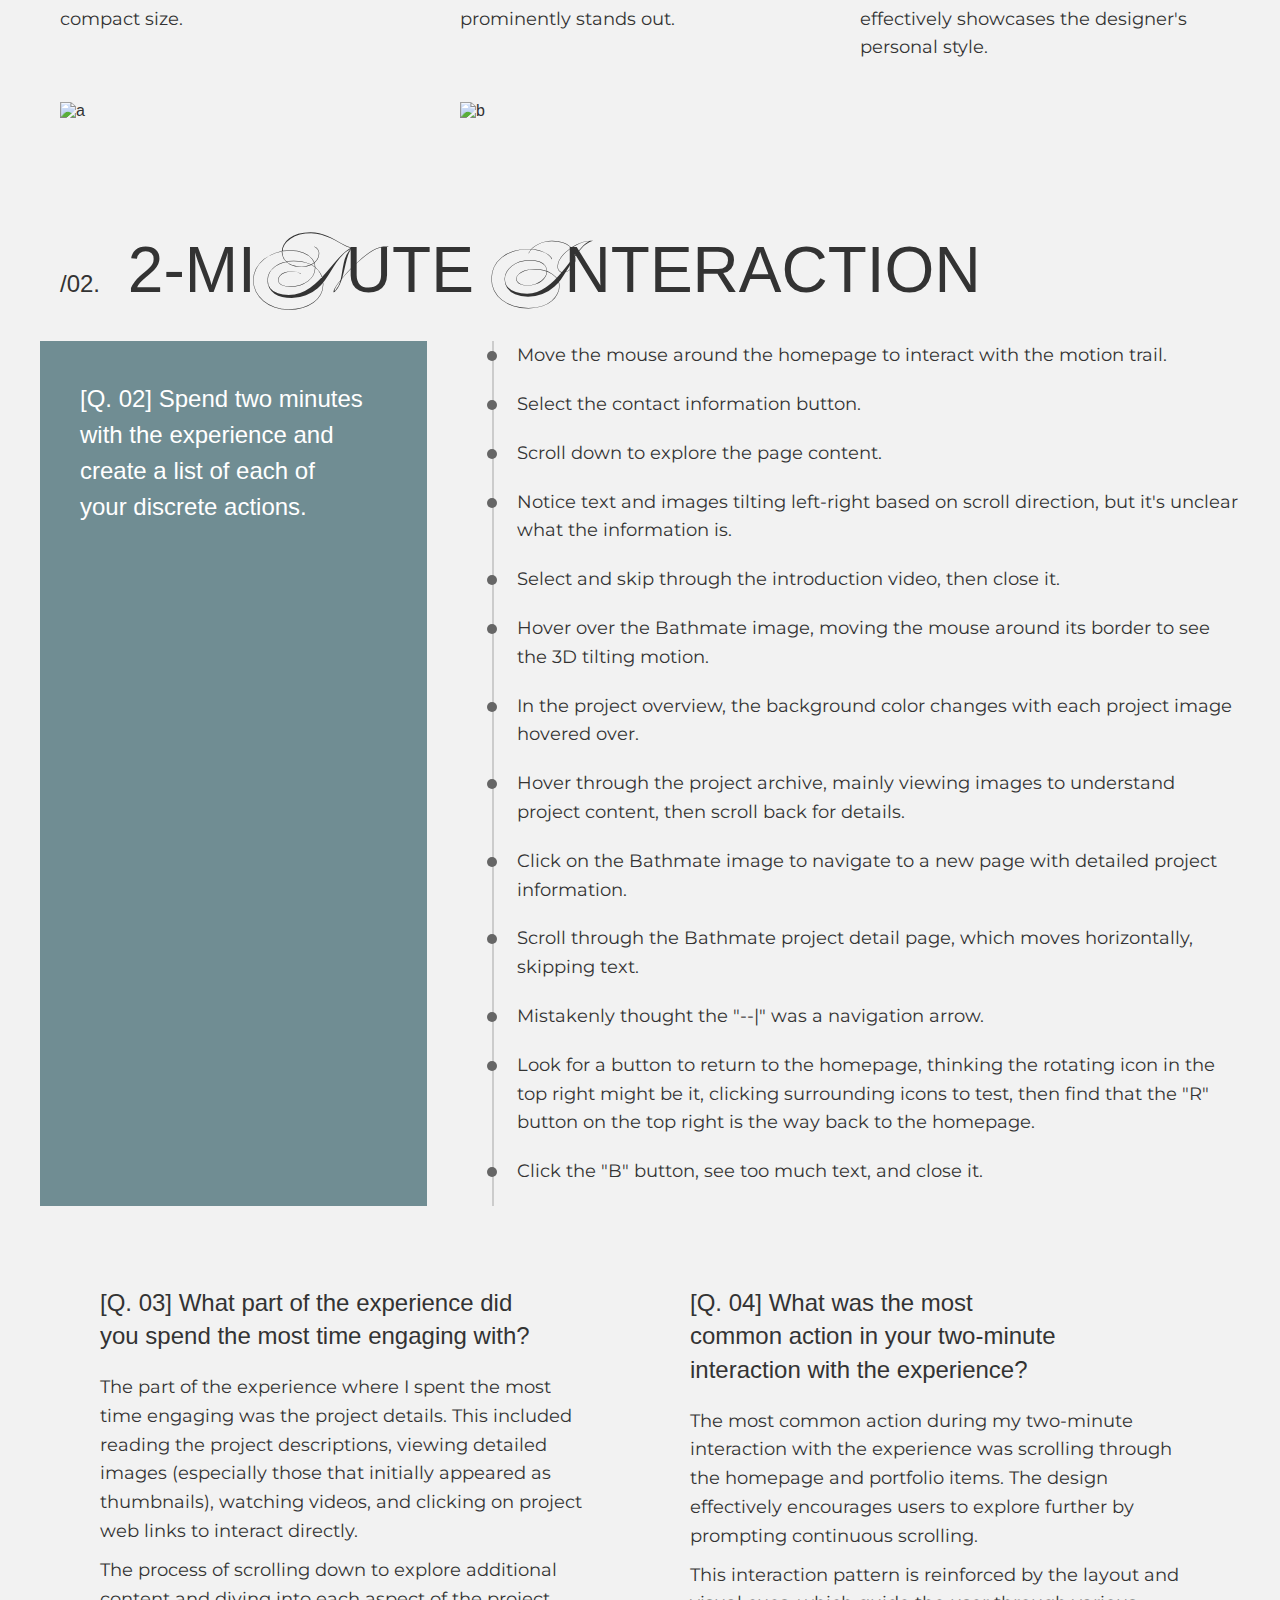
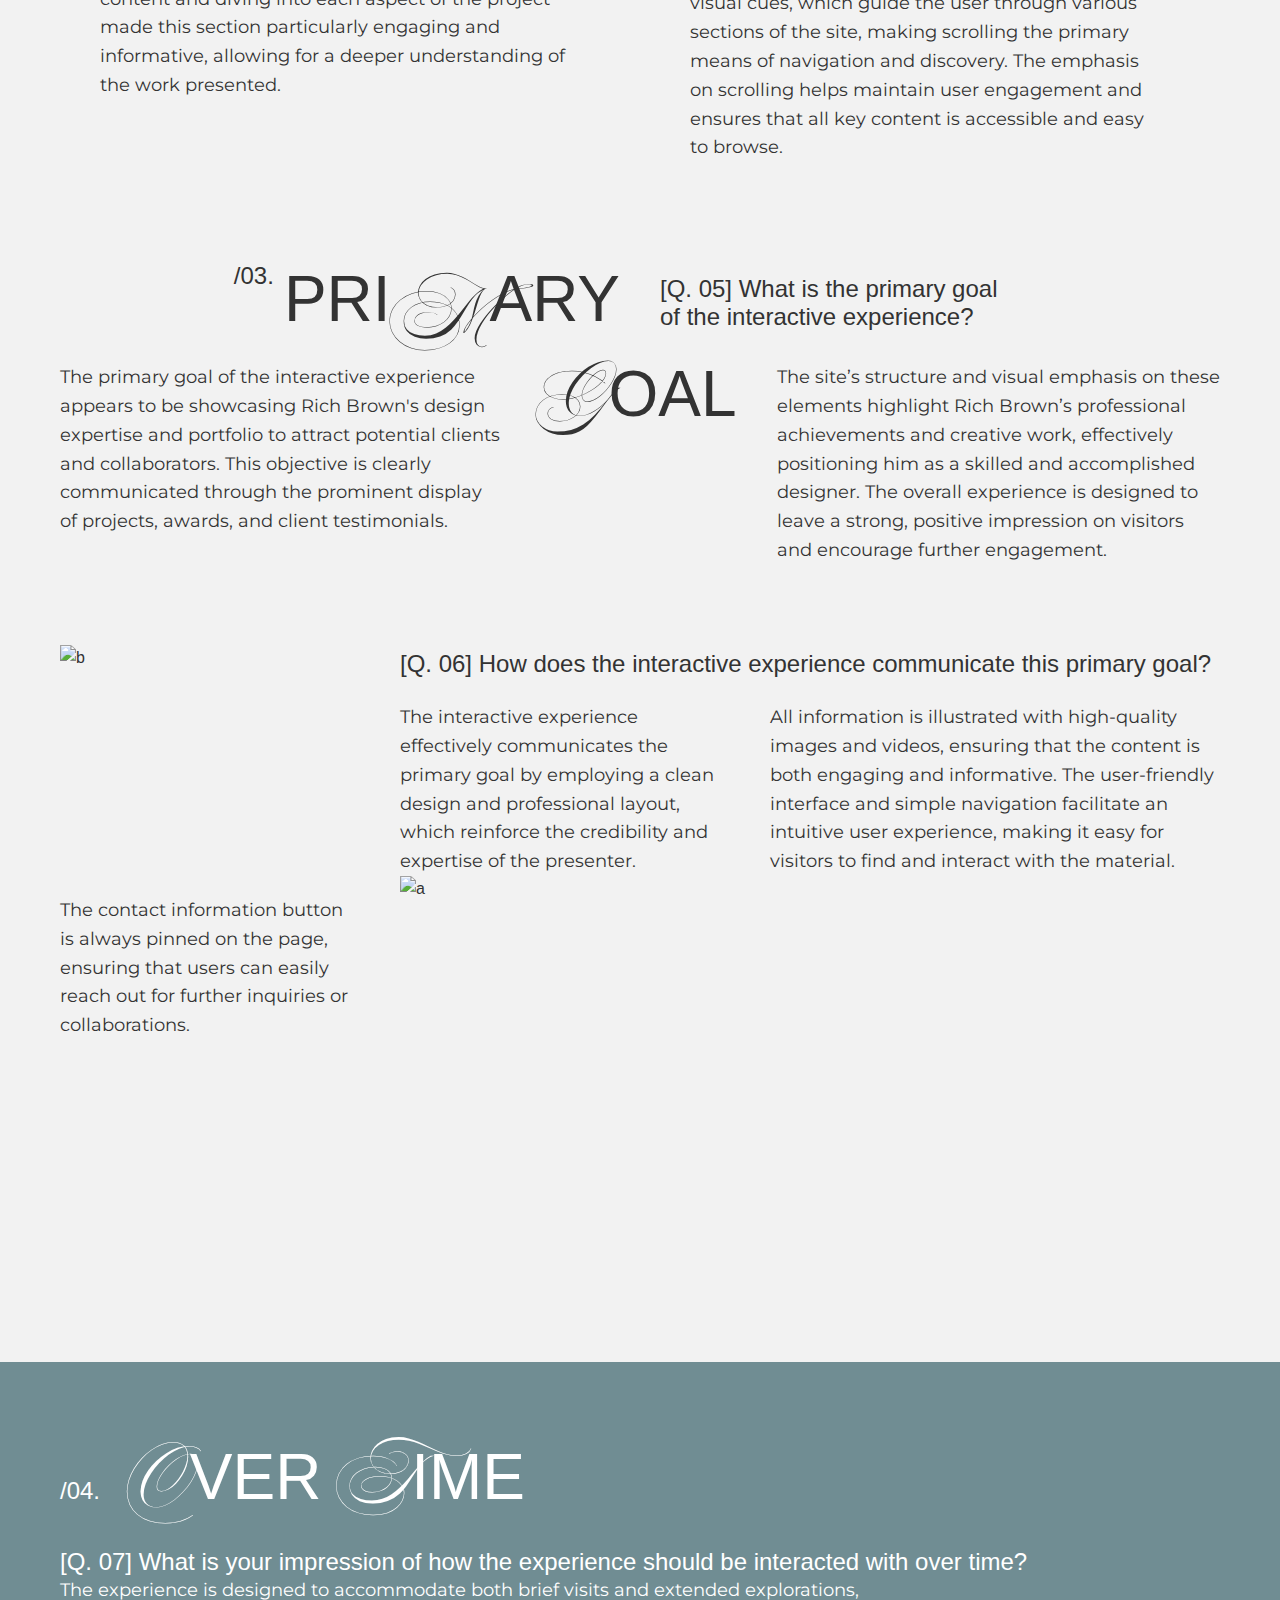
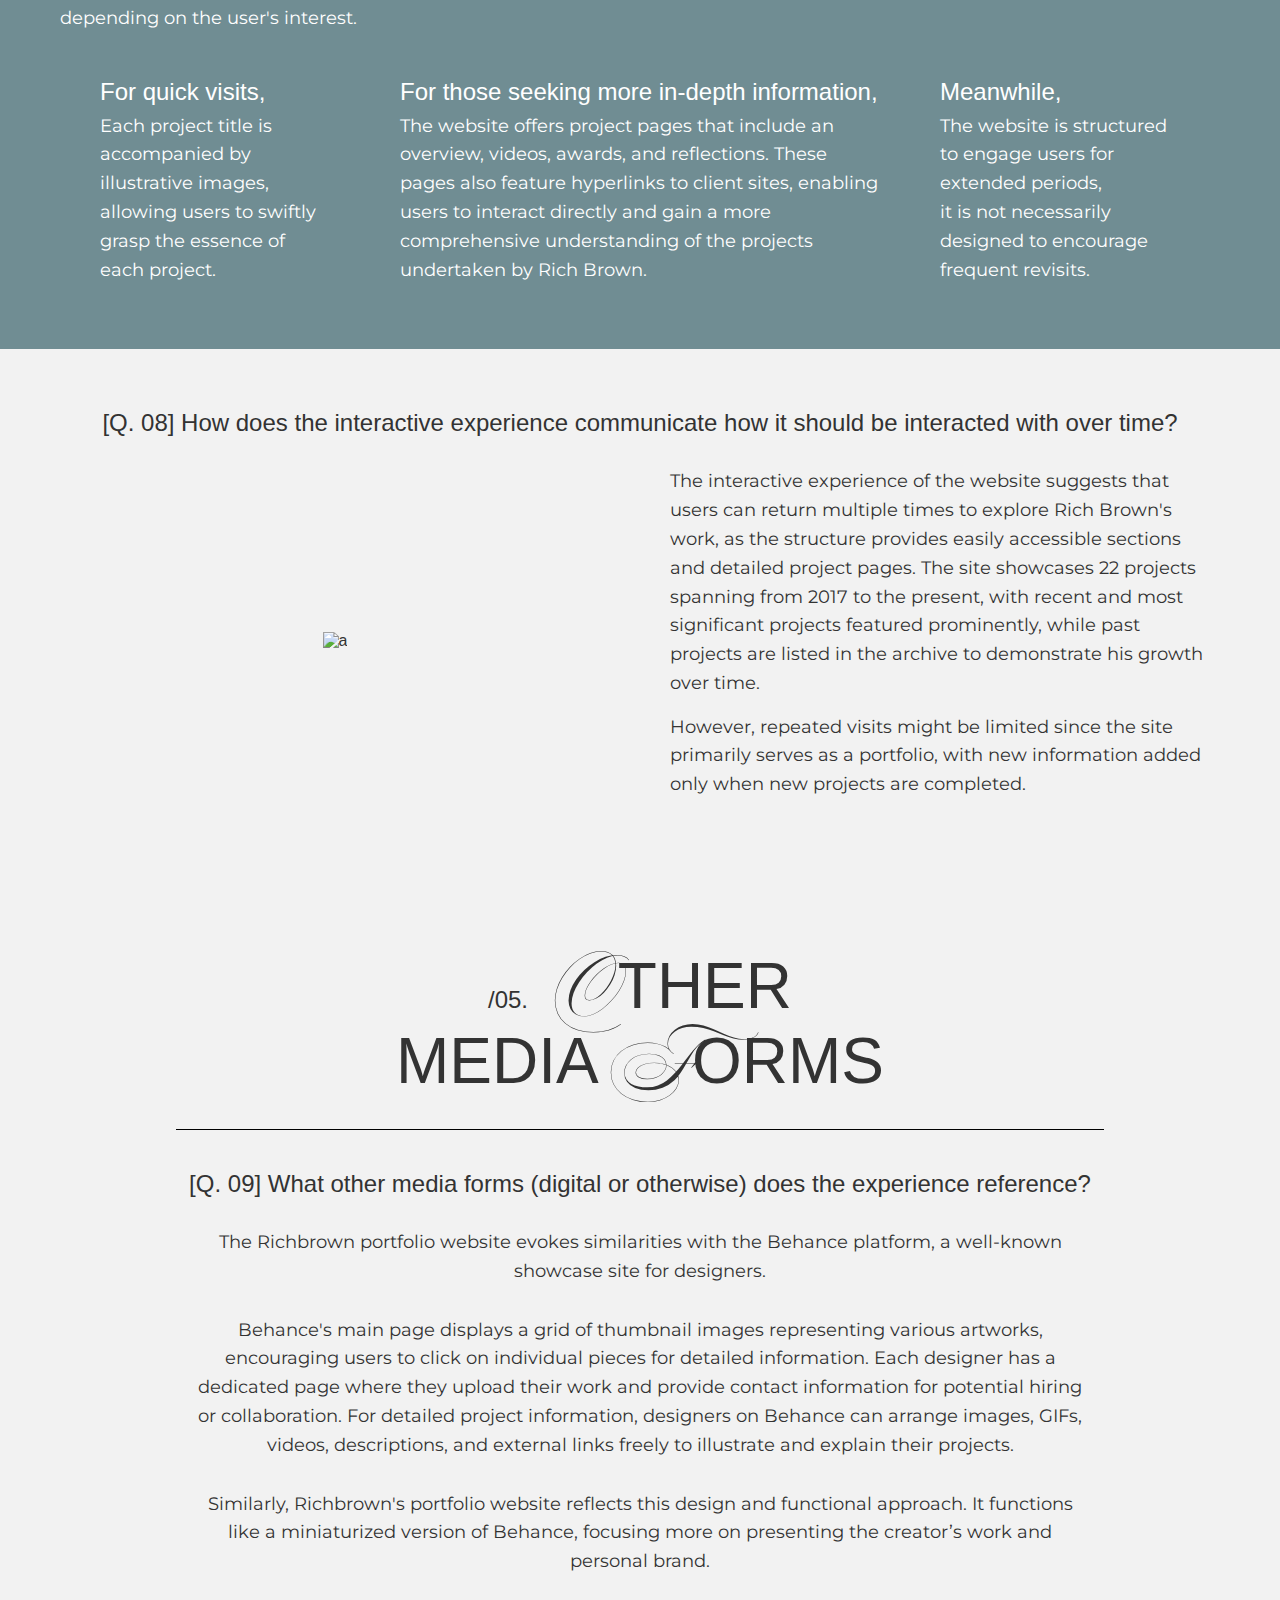
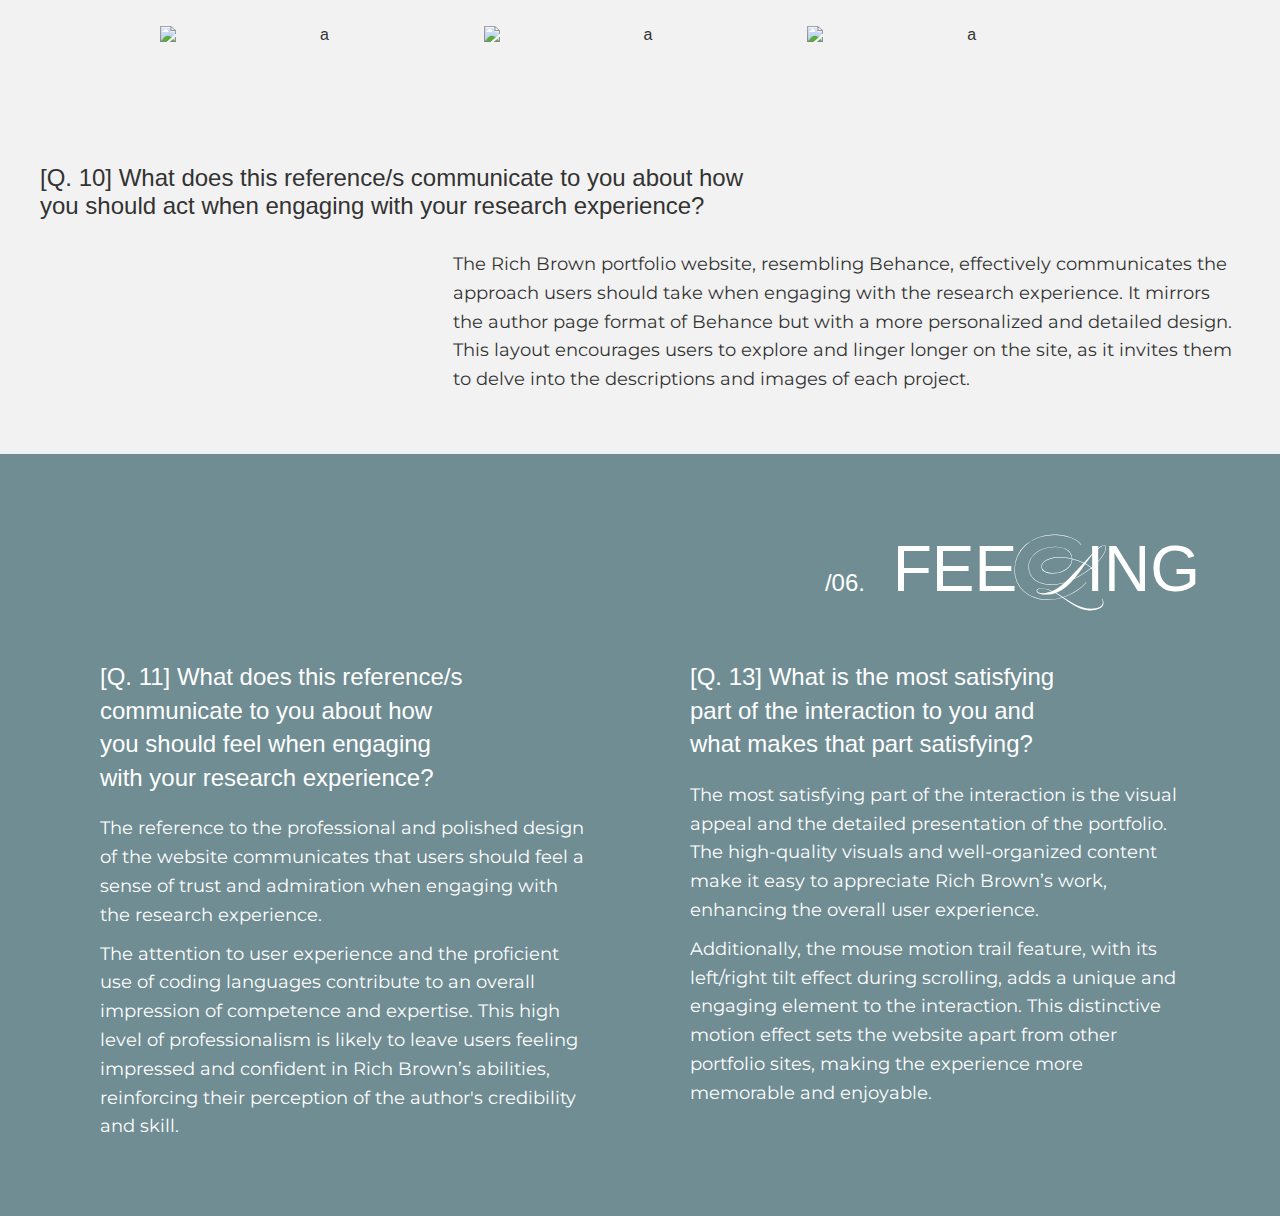
==== commit b56e53ed: "update 8:17" ====
--- a/assignment1/index.html
+++ b/assignment1/index.html
@@ -229,7 +229,7 @@
     <section id="Q5">
       <div>
         <h3>
-          <span class="section-number">/04.</span>
+          <span class="section-number">/03.</span>
           PRI<span class="script">M</span>ARY
         </h3>
       </div>
@@ -311,7 +311,7 @@
       <section class="over-time-section" id="Q7">
         <div>
           <h3>
-            <span class="section-number">/05.</span>
+            <span class="section-number">/04.</span>
             <span class="script">O</span>VER <span class="script">T</span>IME
           </h3>
           <h4>
@@ -364,10 +364,7 @@
 
       <div class="content-container">
         <div id="n1">
-          <img
-            src="media/head_intro.gif"
-            alt="Intentional Spaces Summit Image"
-          />
+          <img src="media/head_intro.gif" alt="a" />
         </div>
 
         <div id="n2">
@@ -392,7 +389,7 @@
     <!-- Other Media Forms -->
     <section id="Q9">
       <h3>
-        <span class="section-number">/09.</span>
+        <span class="section-number">/05.</span>
         <span class="script">O</span>THER MEDIA
         <span class="script">F</span>ORMS
       </h3>
@@ -452,5 +449,56 @@
         delve into the descriptions and images of each project.
       </p>
     </section>
+
+    <!-- Feel & Satisfying -->
+    <div class="over-time-wrapper">
+      <section class="feel-satisfying">
+        <h3>
+          <span class="section-number">/06.</span>
+          FEE<span class="script">L</span>ING
+        </h3>
+        <div class="two-column-layout">
+          <div class="column">
+            <h4>
+              [Q. 11] What does this reference/s communicate to you about how
+              you should feel when engaging with your research experience?
+            </h4>
+            <p>
+              The reference to the professional and polished design of the
+              website communicates that users should feel a sense of trust and
+              admiration when engaging with the research experience.
+            </p>
+            <p>
+              The attention to user experience and the proficient use of coding
+              languages contribute to an overall impression of competence and
+              expertise. This high level of professionalism is likely to leave
+              users feeling impressed and confident in Rich Brown’s abilities,
+              reinforcing their perception of the author's credibility and
+              skill.
+            </p>
+          </div>
+
+          <div class="column">
+            <h4>
+              [Q. 13] What is the most satisfying part of the interaction to you
+              and what makes that part satisfying?
+            </h4>
+            <p>
+              The most satisfying part of the interaction is the visual appeal
+              and the detailed presentation of the portfolio. The high-quality
+              visuals and well-organized content make it easy to appreciate Rich
+              Brown’s work, enhancing the overall user experience.
+            </p>
+            <p>
+              Additionally, the mouse motion trail feature, with its left/right
+              tilt effect during scrolling, adds a unique and engaging element
+              to the interaction. This distinctive motion effect sets the
+              website apart from other portfolio sites, making the experience
+              more memorable and enjoyable.
+            </p>
+          </div>
+        </div>
+      </section>
+    </div>
   </body>
 </html>
--- a/assignment1/style.css
+++ b/assignment1/style.css
@@ -517,6 +517,21 @@
   margin-bottom: 60px;
 }
 
+/* Feel & Satisfying */
+.over-time-wrapper {
+  background-color: #708d93;
+  color: white;
+  width: 100%; /* Ensure the wrapper expands to the full width of the screen */
+  margin: 0px; /* Reset any default margin */
+  padding: 5px 0; /* Padding top and bottom */
+}
+
+.feel-satisfying h3 {
+  text-align: right; /* Aligns the h3 element to the right */
+  margin-right: 20px; /* Add some margin to the right for spacing */
+  margin-bottom: -40px;
+}
+
 p {
   font-family: "Montserrat", sans-serif;
   font-size: 18px;
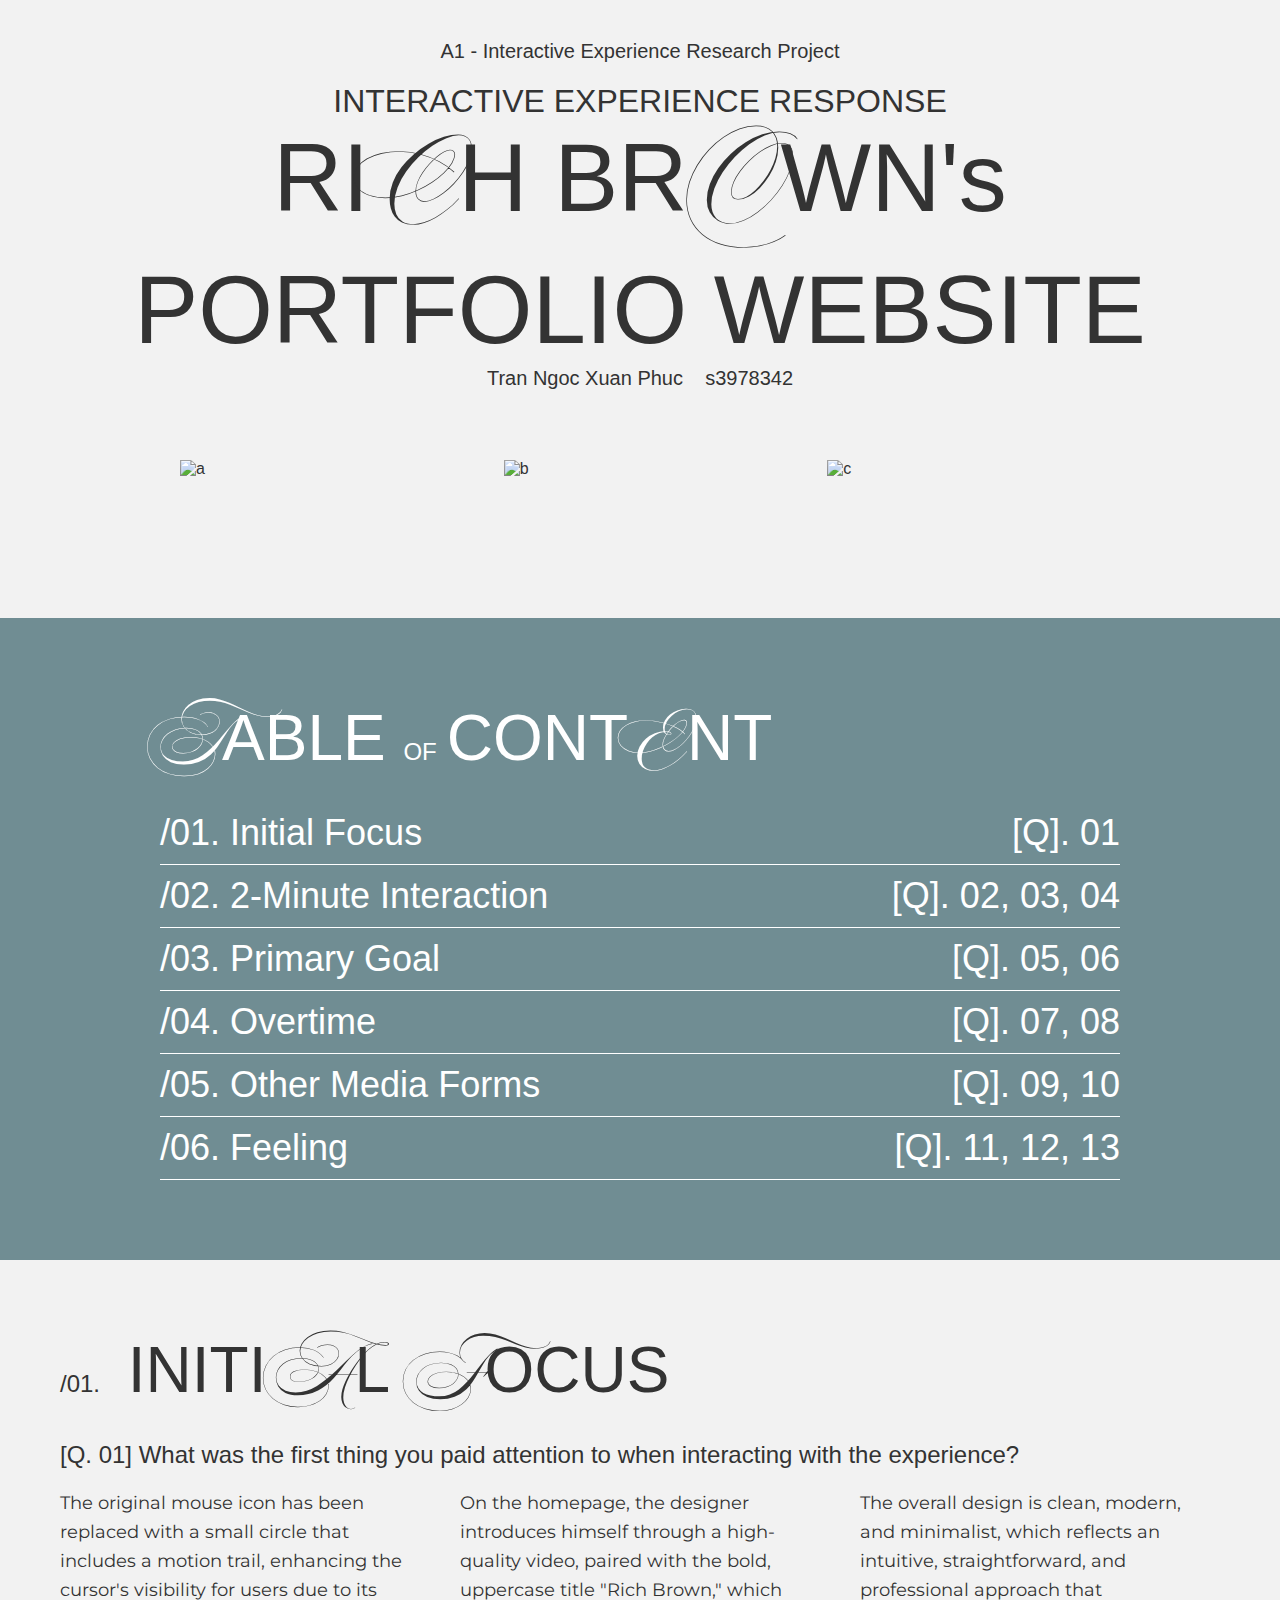
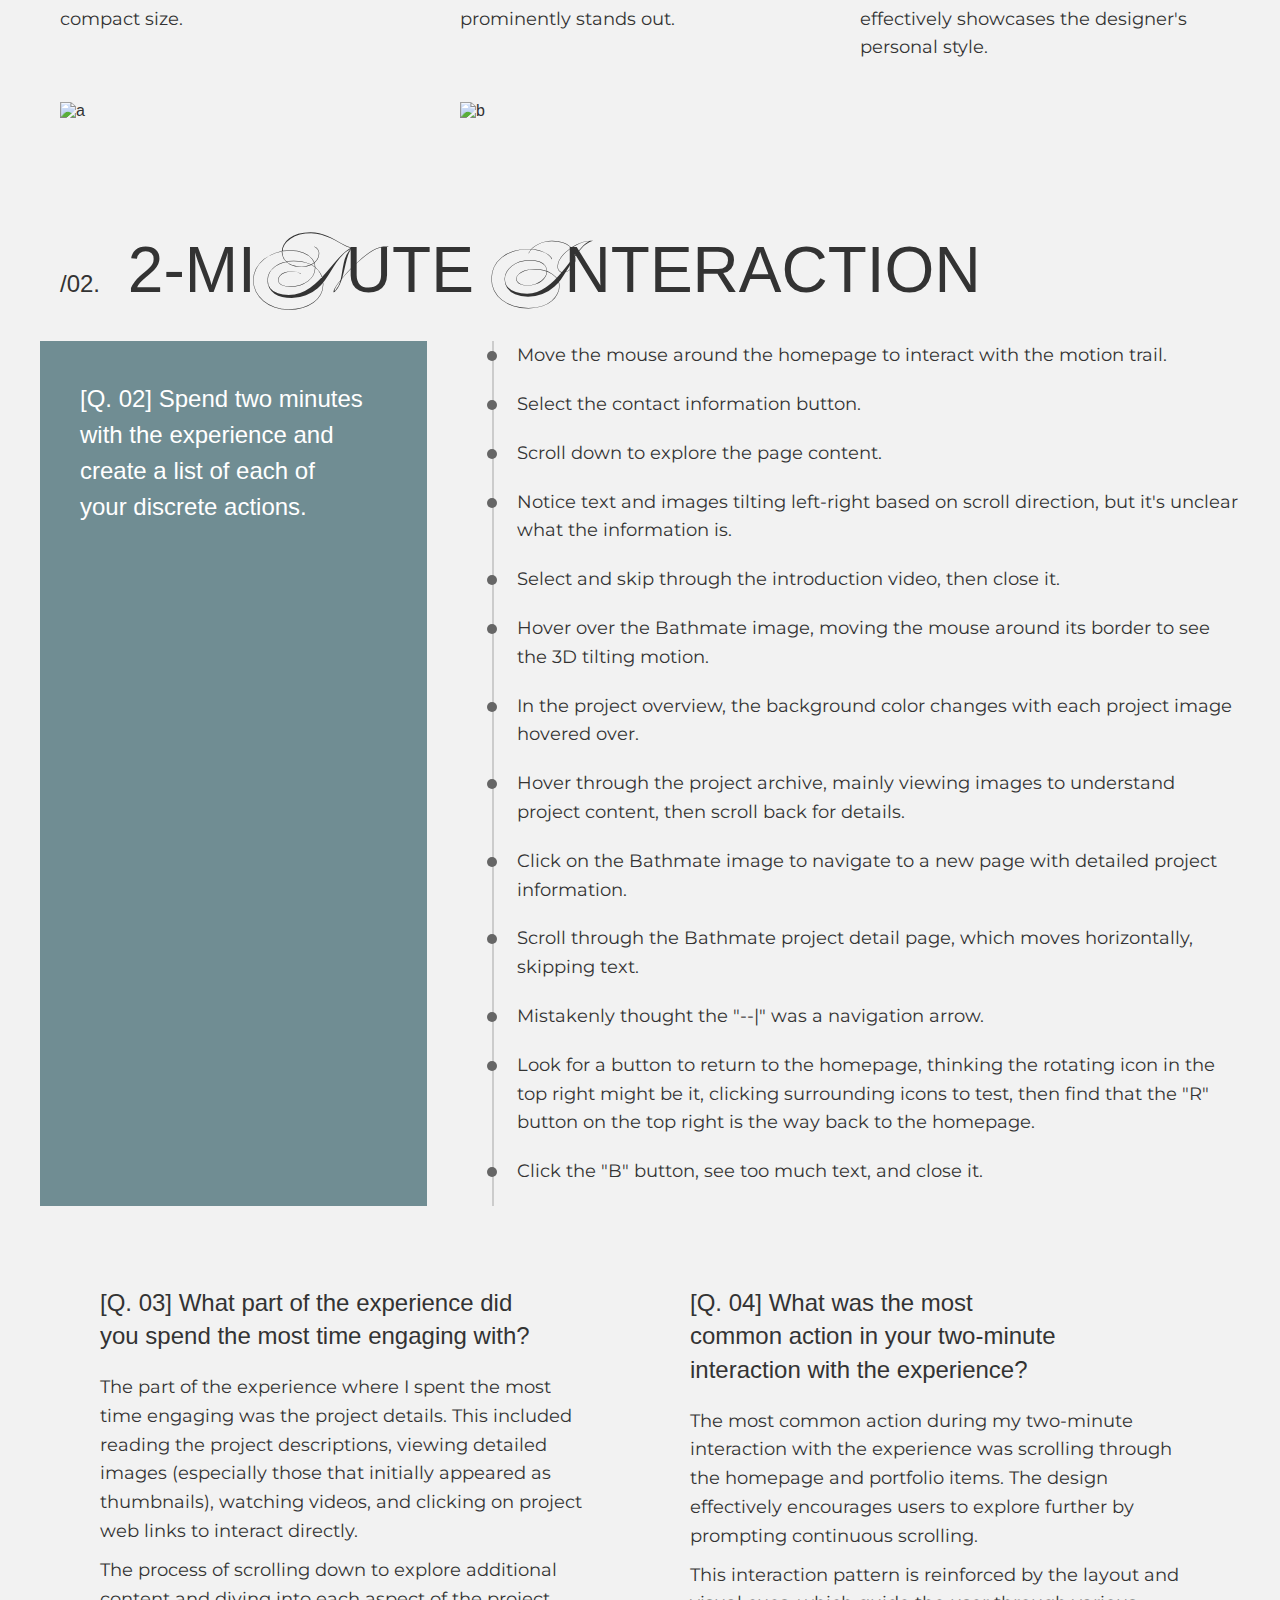
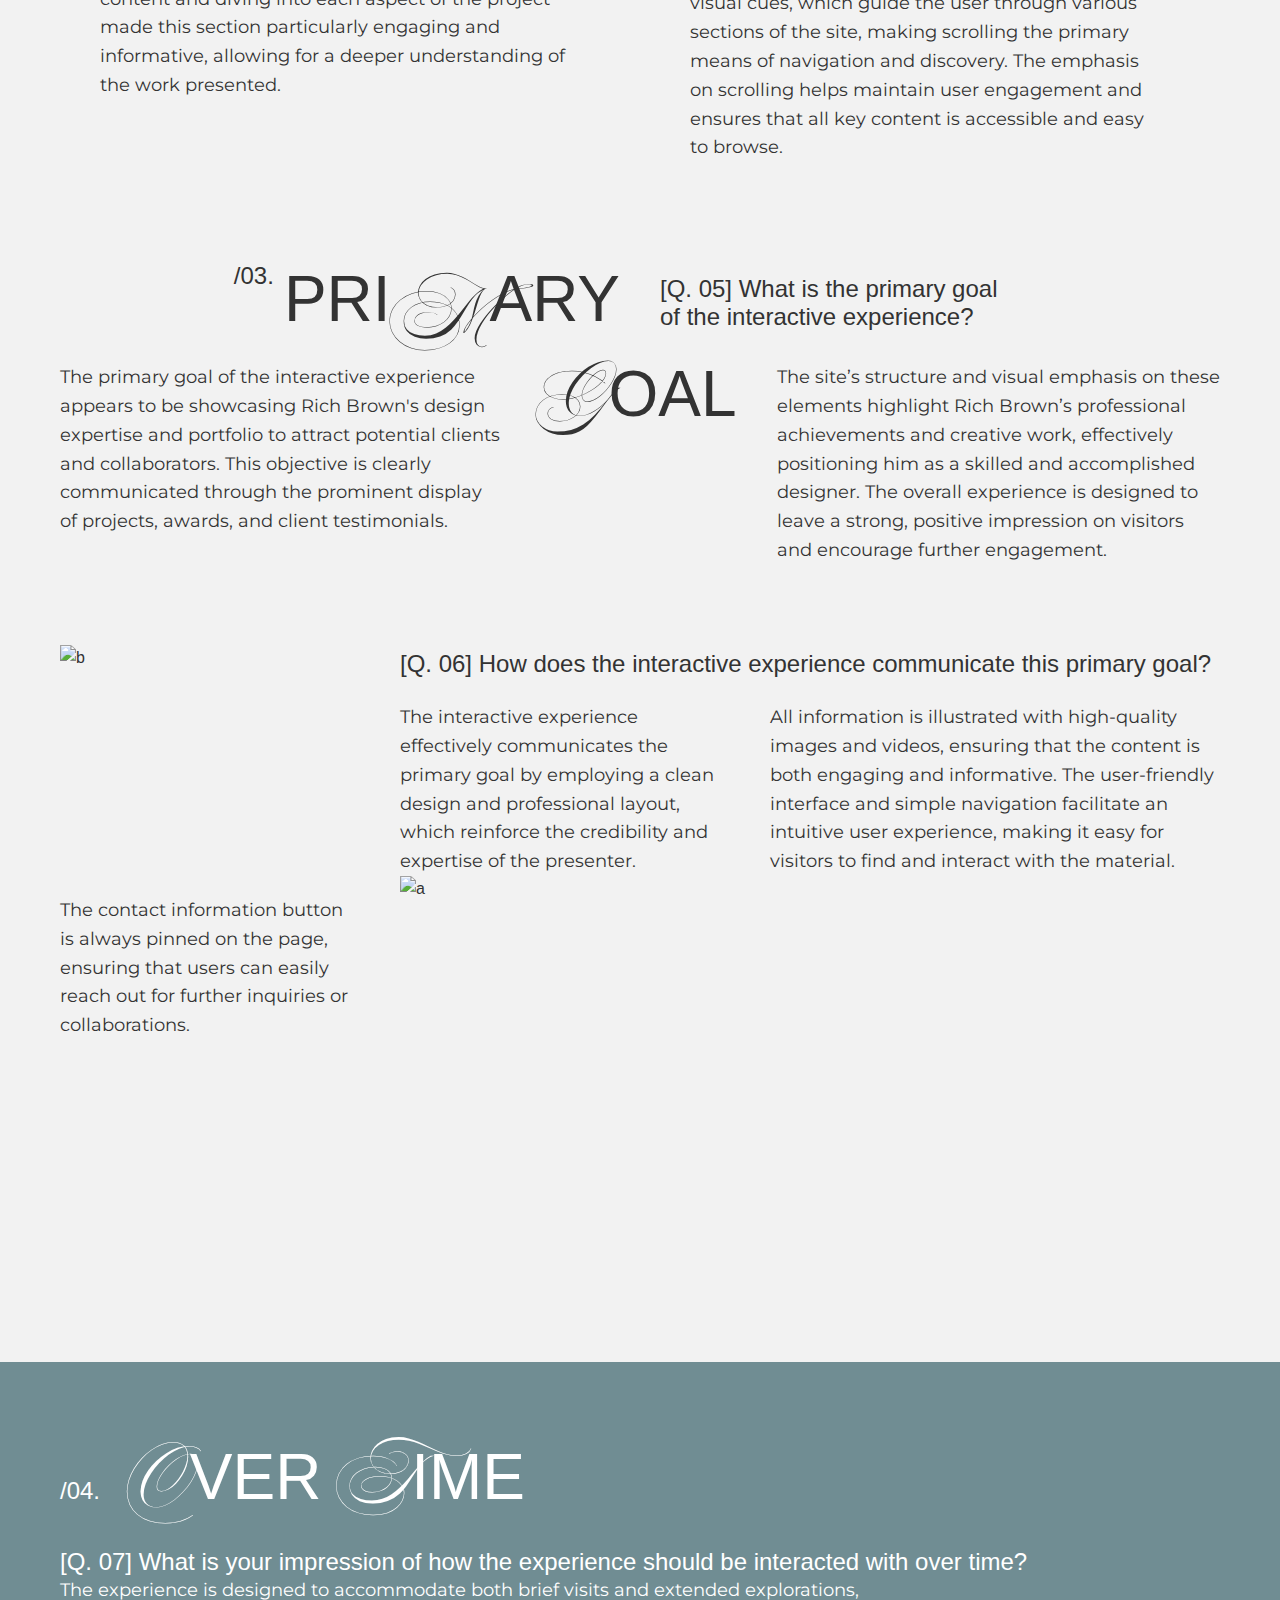
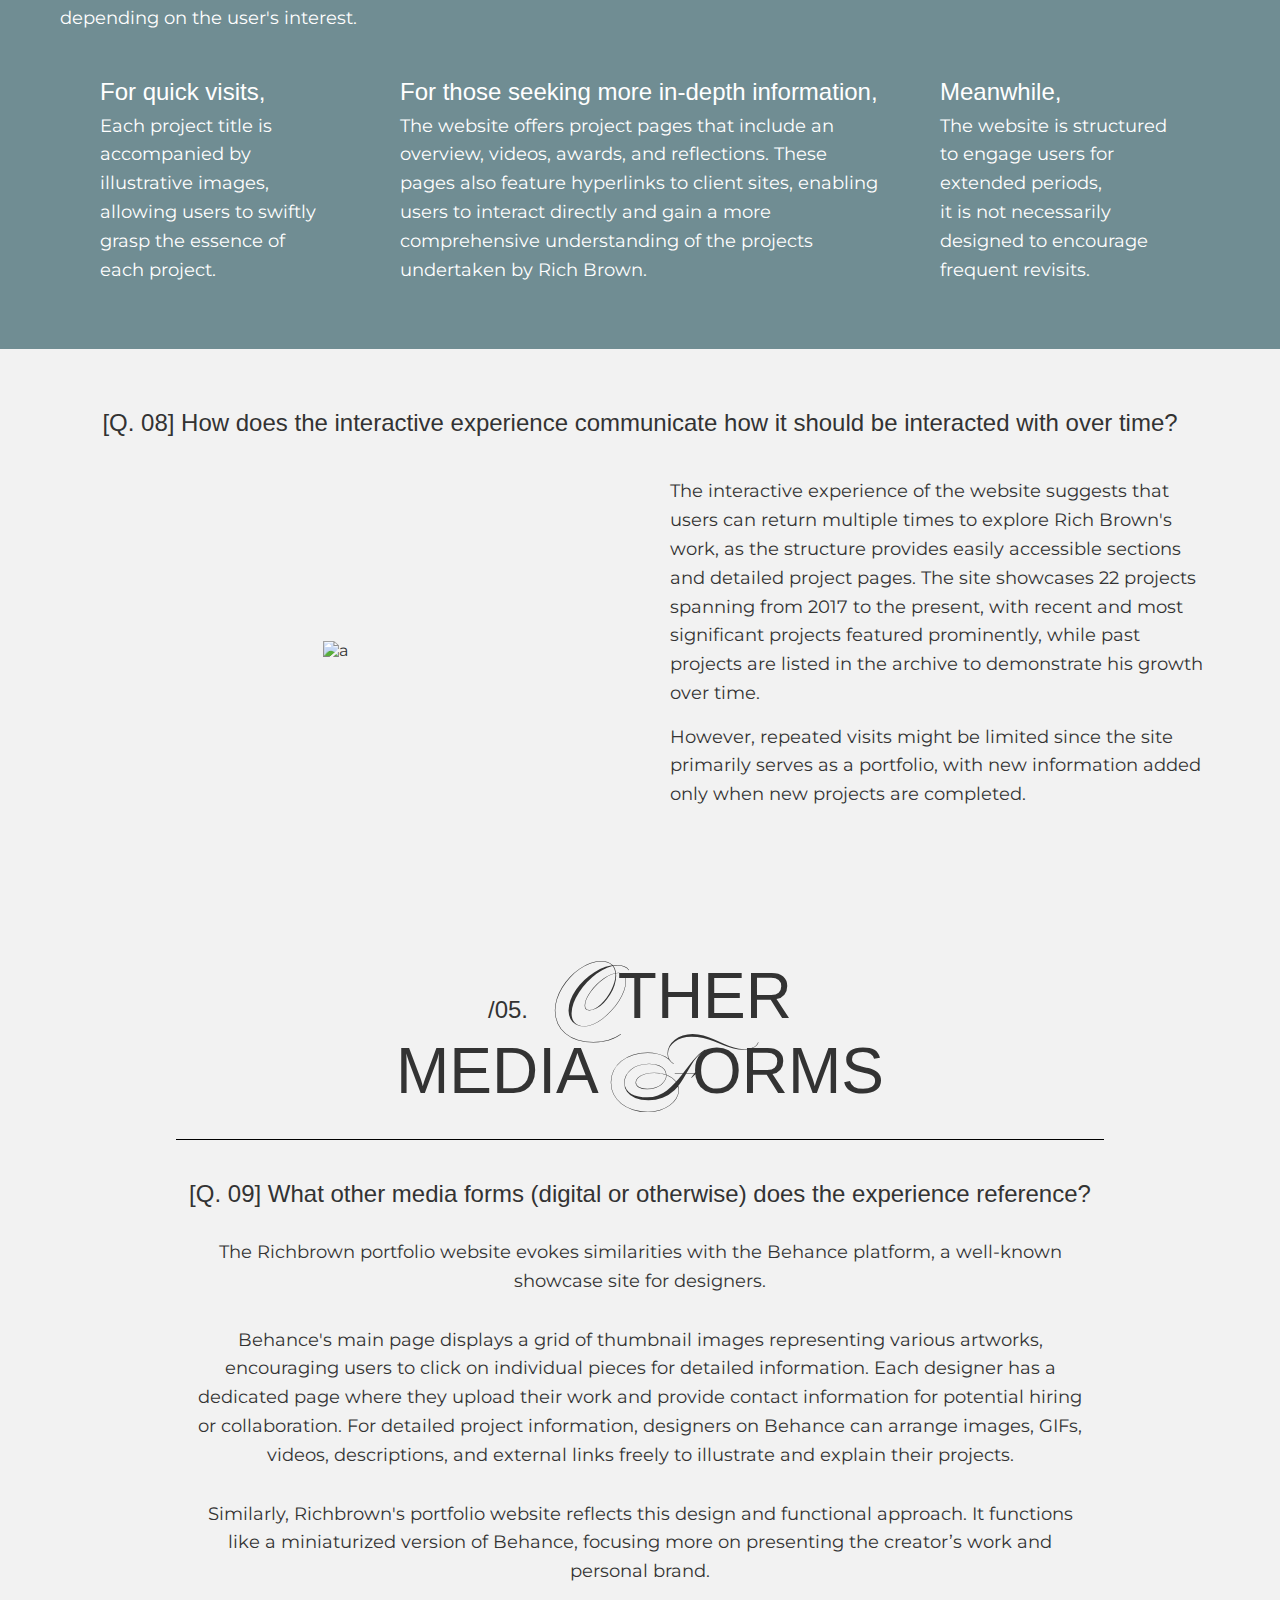
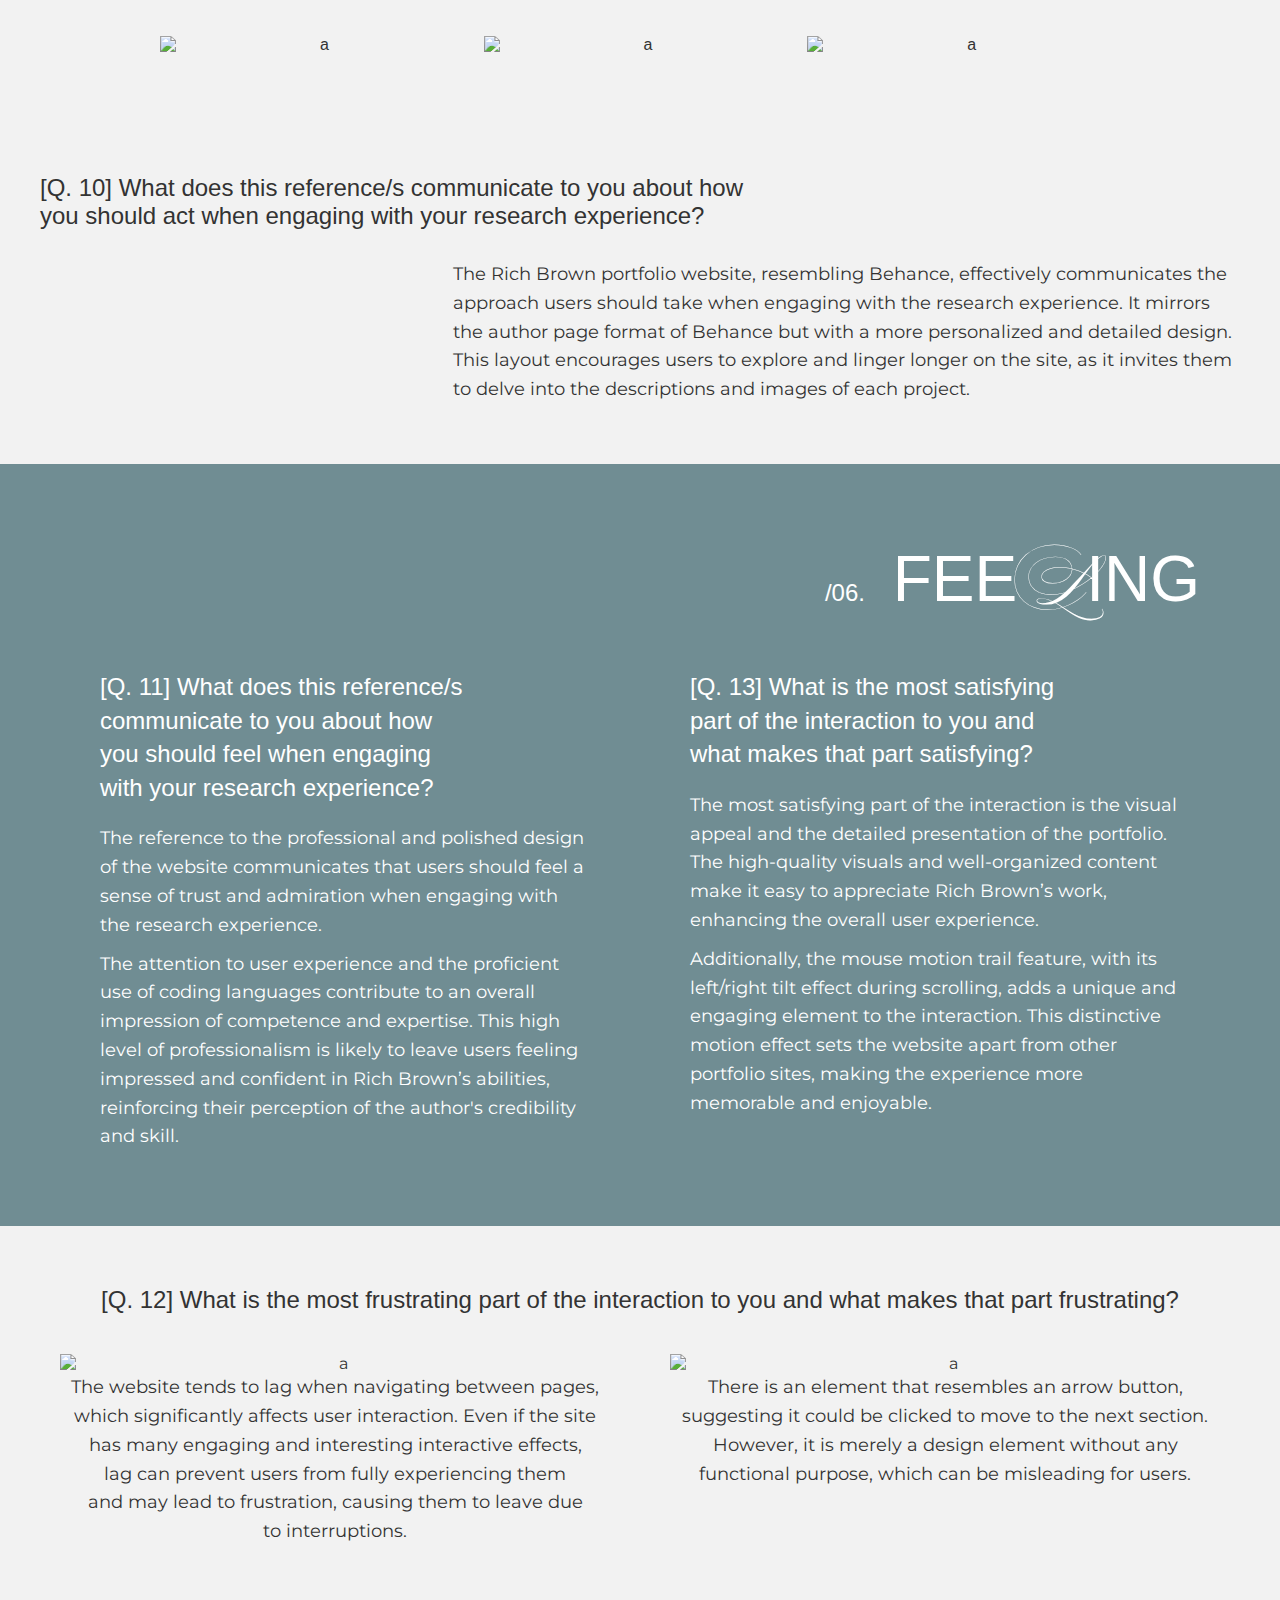
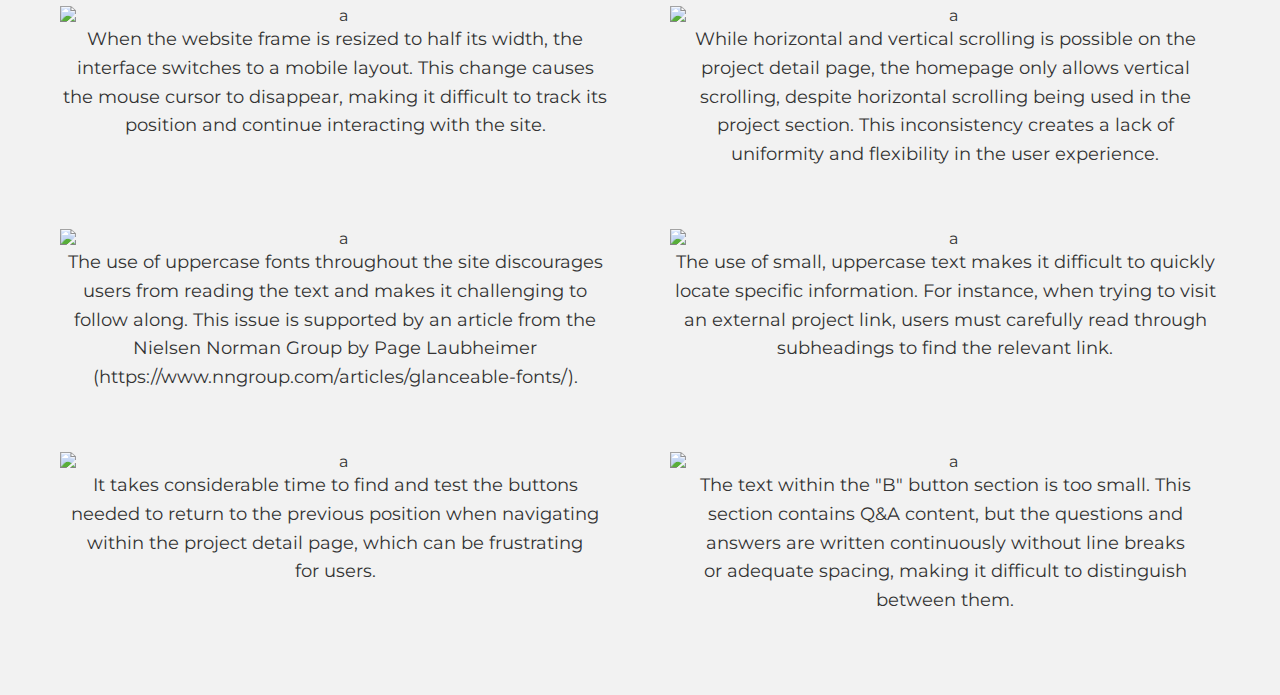
==== commit c7501d0c: "update 12:04" ====
--- a/assignment1/index.html
+++ b/assignment1/index.html
@@ -500,5 +500,97 @@
         </div>
       </section>
     </div>
+
+    <!-- Satisfying Interaction Section -->
+    <section class="satisfying-interaction">
+      <h4>
+        [Q. 12] What is the most frustrating part of the interaction to you and
+        what makes that part frustrating?
+      </h4>
+
+      <div class="content-container">
+        <div>
+          <img src="media/head_intro.gif" alt="a" />
+          <p>
+            The website tends to lag when navigating between pages, which
+            significantly affects user interaction. Even if the site has many
+            engaging and interesting interactive effects, lag can prevent users
+            from fully experiencing them and may lead to frustration, causing
+            them to leave due to interruptions.
+          </p>
+        </div>
+
+        <div>
+          <img src="media/head_intro.gif" alt="a" />
+          <p>
+            There is an element that resembles an arrow button, suggesting it
+            could be clicked to move to the next section. However, it is merely
+            a design element without any functional purpose, which can be
+            misleading for users.
+          </p>
+        </div>
+
+        <div>
+          <img src="media/head_intro.gif" alt="a" />
+          <p>
+            When the website frame is resized to half its width, the interface
+            switches to a mobile layout. This change causes the mouse cursor to
+            disappear, making it difficult to track its position and continue
+            interacting with the site.
+          </p>
+        </div>
+
+        <div>
+          <img src="media/head_intro.gif" alt="a" />
+          <p>
+            While horizontal and vertical scrolling is possible on the project
+            detail page, the homepage only allows vertical scrolling, despite
+            horizontal scrolling being used in the project section. This
+            inconsistency creates a lack of uniformity and flexibility in the
+            user experience.
+          </p>
+        </div>
+
+        <div>
+          <img src="media/head_intro.gif" alt="a" />
+          <p>
+            The use of uppercase fonts throughout the site discourages users
+            from reading the text and makes it challenging to follow along. This
+            issue is supported by an article from the Nielsen Norman Group by
+            Page Laubheimer
+            (https://www.nngroup.com/articles/glanceable-fonts/).
+          </p>
+        </div>
+
+        <div>
+          <img src="media/head_intro.gif" alt="a" />
+          <p>
+            The use of small, uppercase text makes it difficult to quickly
+            locate specific information. For instance, when trying to visit an
+            external project link, users must carefully read through subheadings
+            to find the relevant link.
+          </p>
+        </div>
+
+        <div>
+          <img src="media/head_intro.gif" alt="a" />
+          <p>
+            It takes considerable time to find and test the buttons needed to
+            return to the previous position when navigating within the project
+            detail page, which can be frustrating for users.
+          </p>
+        </div>
+
+        <div>
+          <img src="media/head_intro.gif" alt="a" />
+          <p>
+            The text within the "B" button section is too small. This section
+            contains Q&A content, but the questions and answers are written
+            continuously without line breaks or adequate spacing, making it
+            difficult to distinguish between them.
+          </p>
+        </div>
+      </div>
+    </section>
   </body>
 </html>
--- a/assignment1/style.css
+++ b/assignment1/style.css
@@ -532,6 +532,17 @@
   margin-bottom: -40px;
 }
 
+/* Frustrating */
+.content-container {
+  margin-top: 40px;
+  font-family: "Montserrat", sans-serif;
+}
+
+.satisfying-interaction {
+  margin-top: 40px;
+  text-align: center;
+}
+
 p {
   font-family: "Montserrat", sans-serif;
   font-size: 18px;
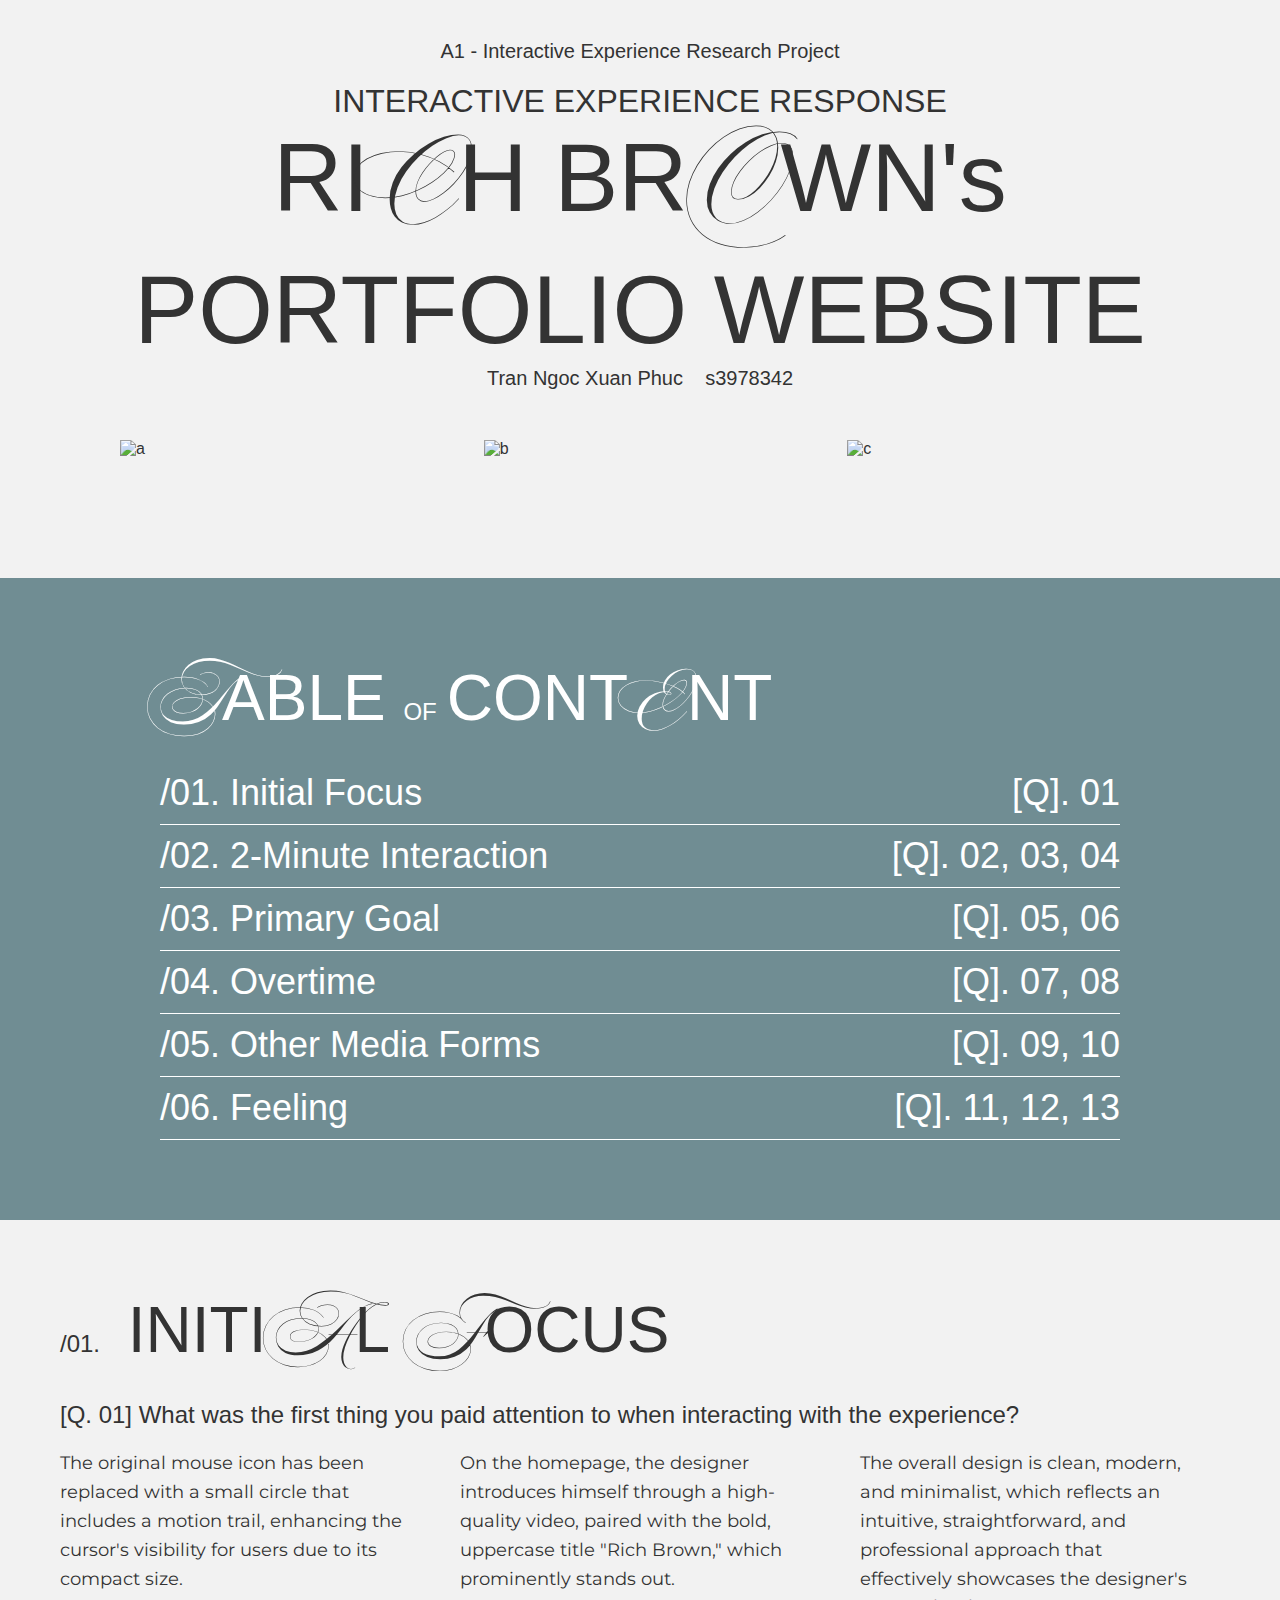
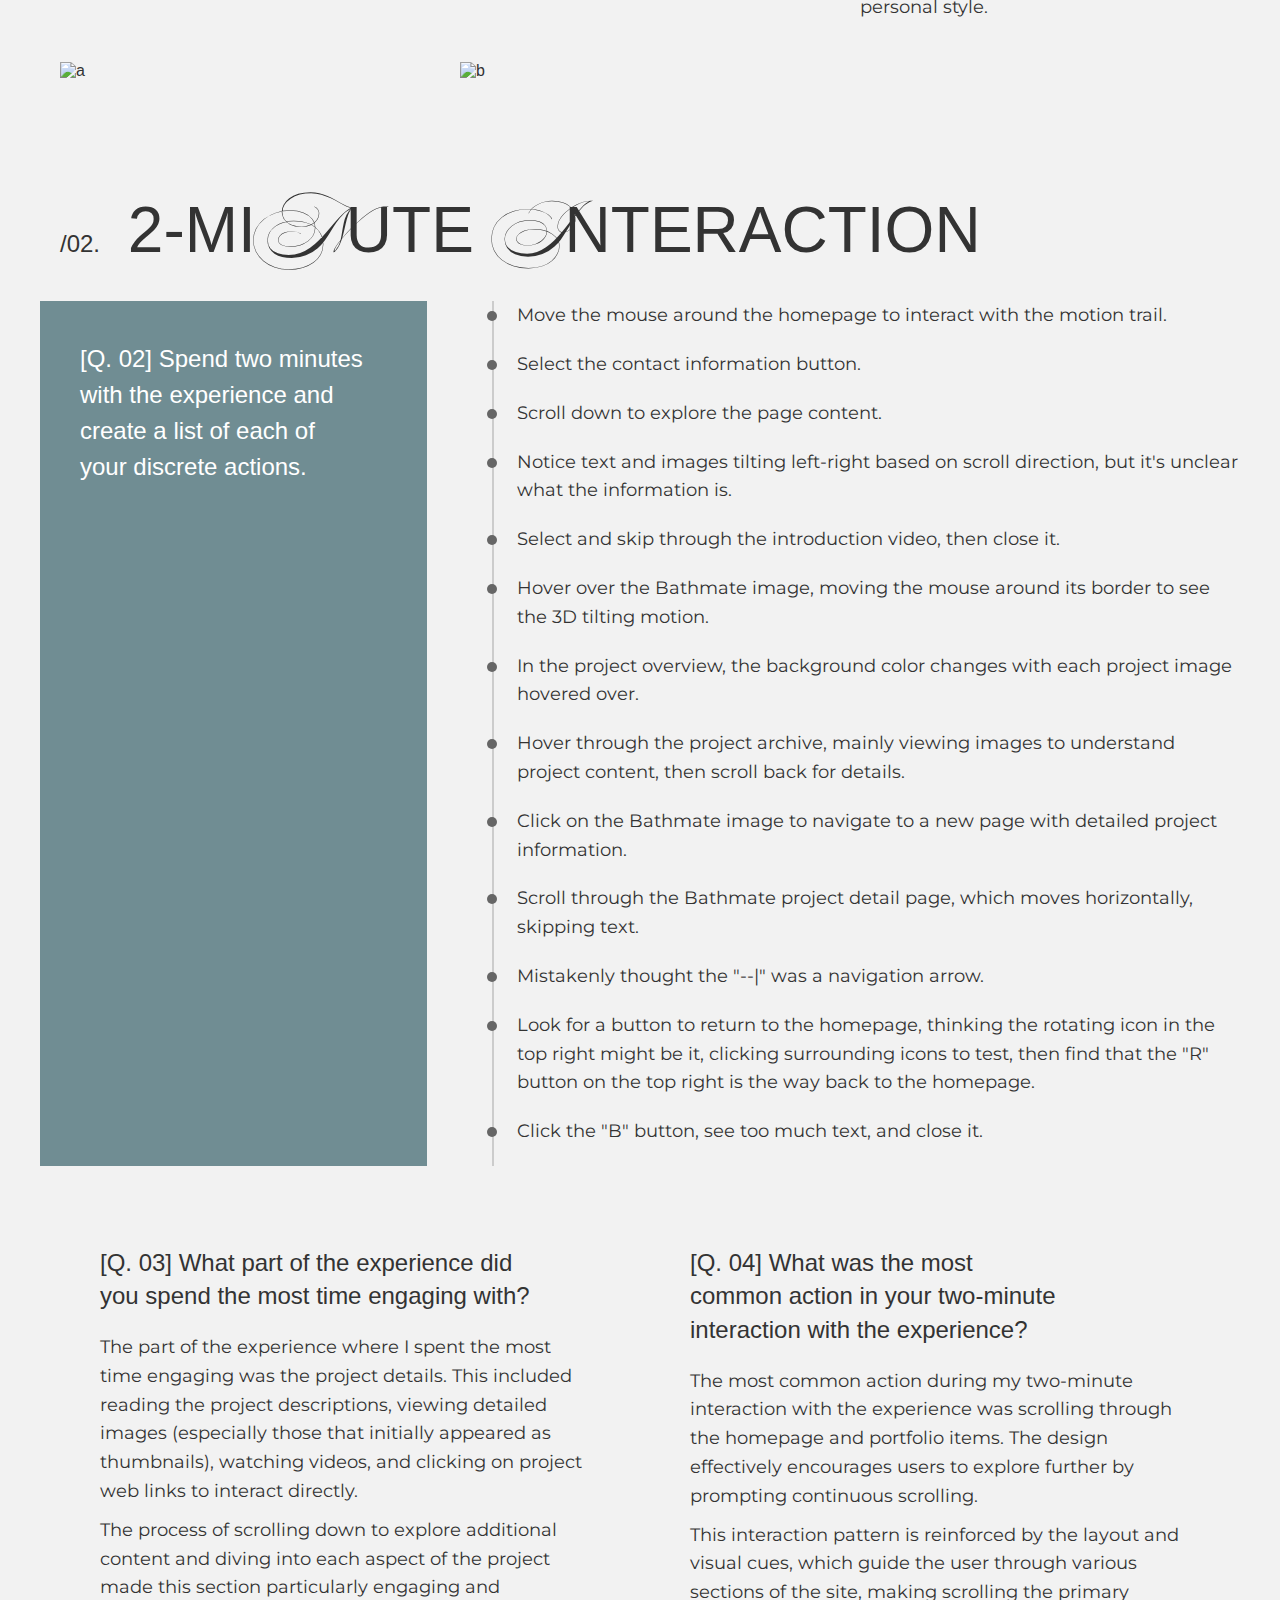
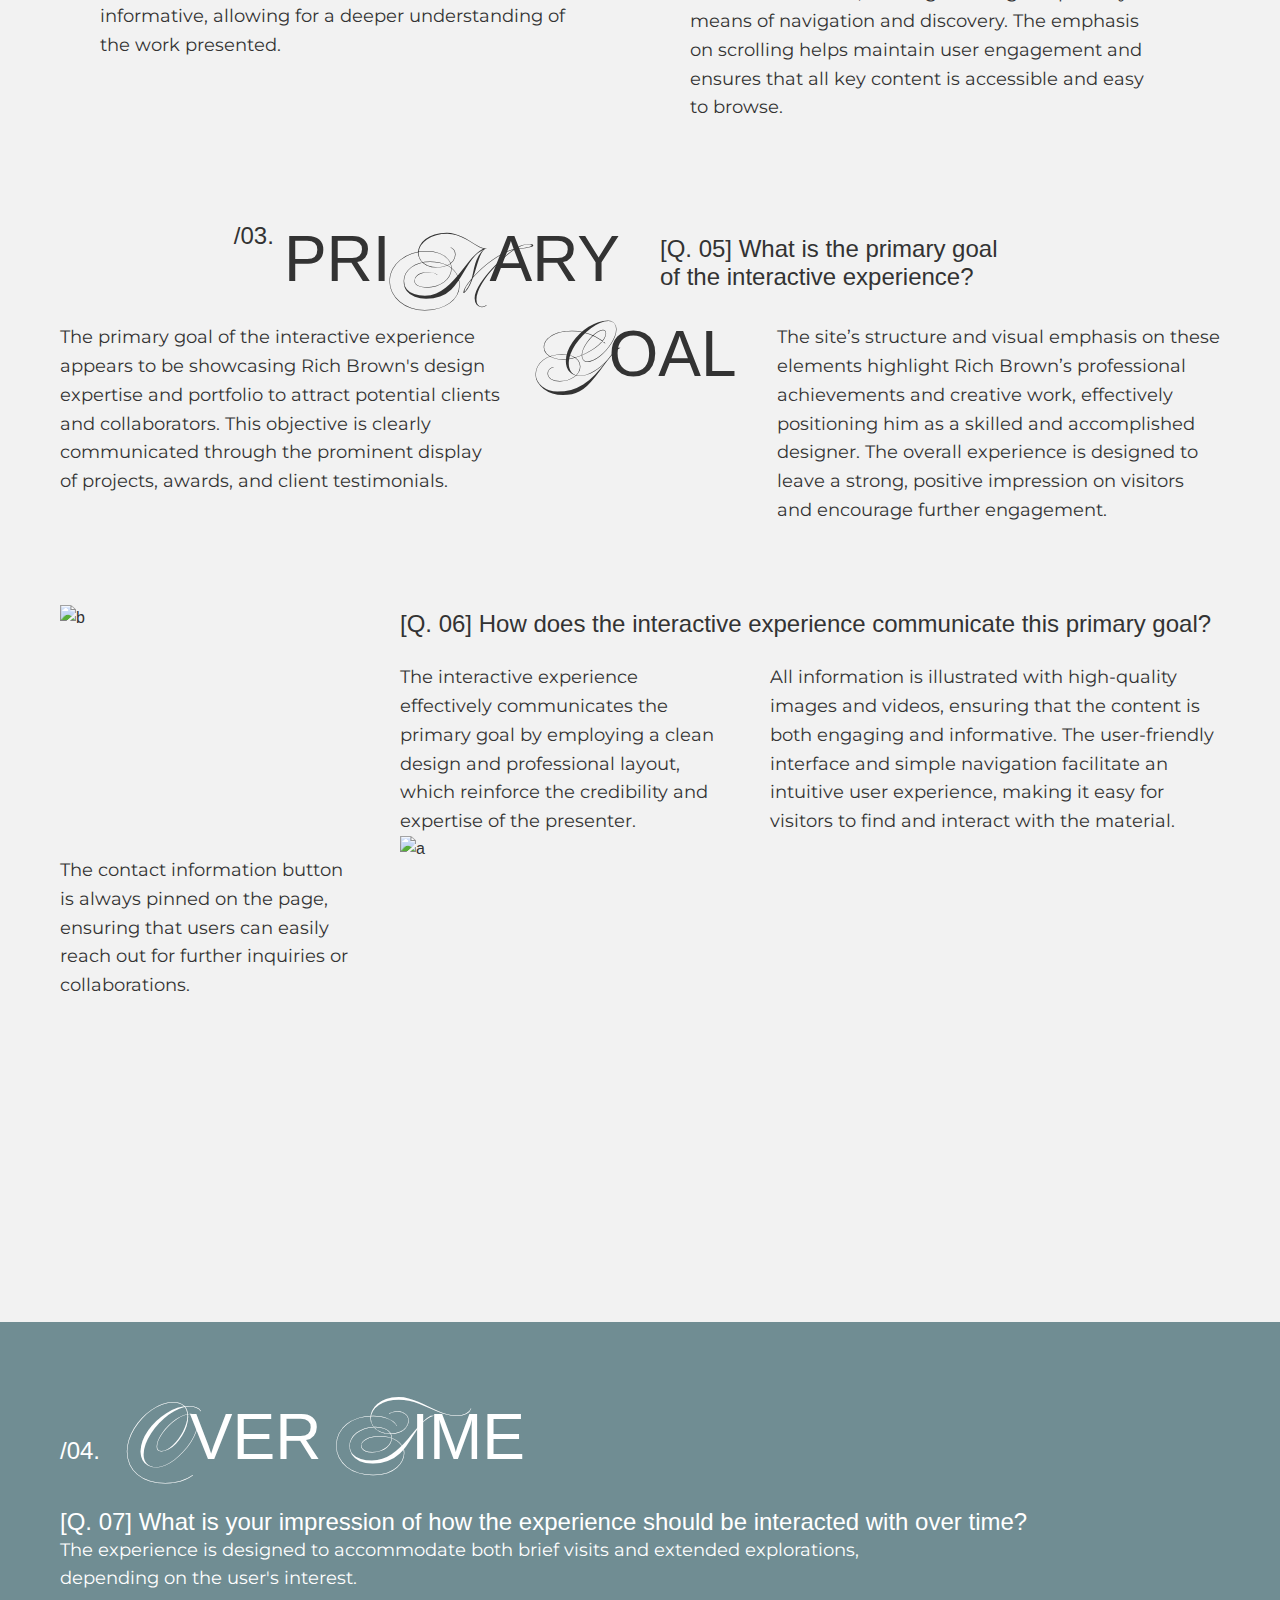
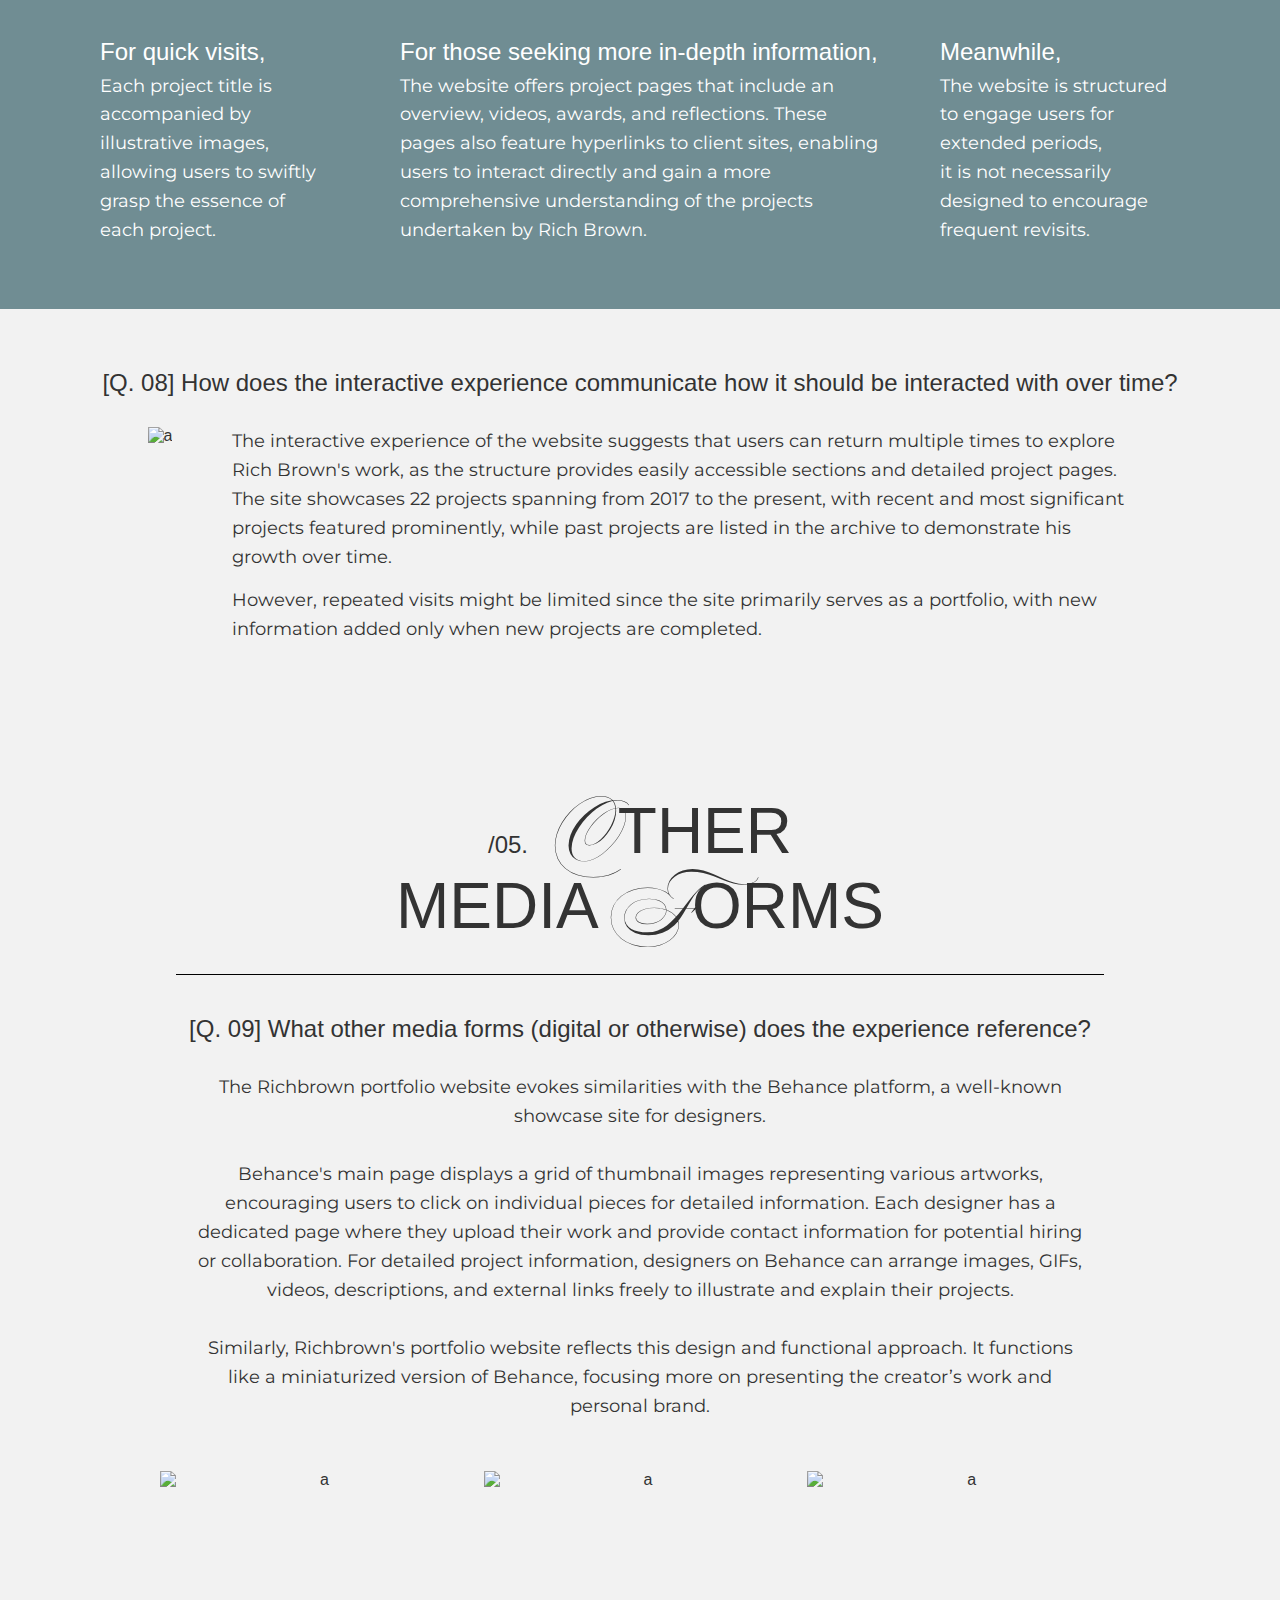
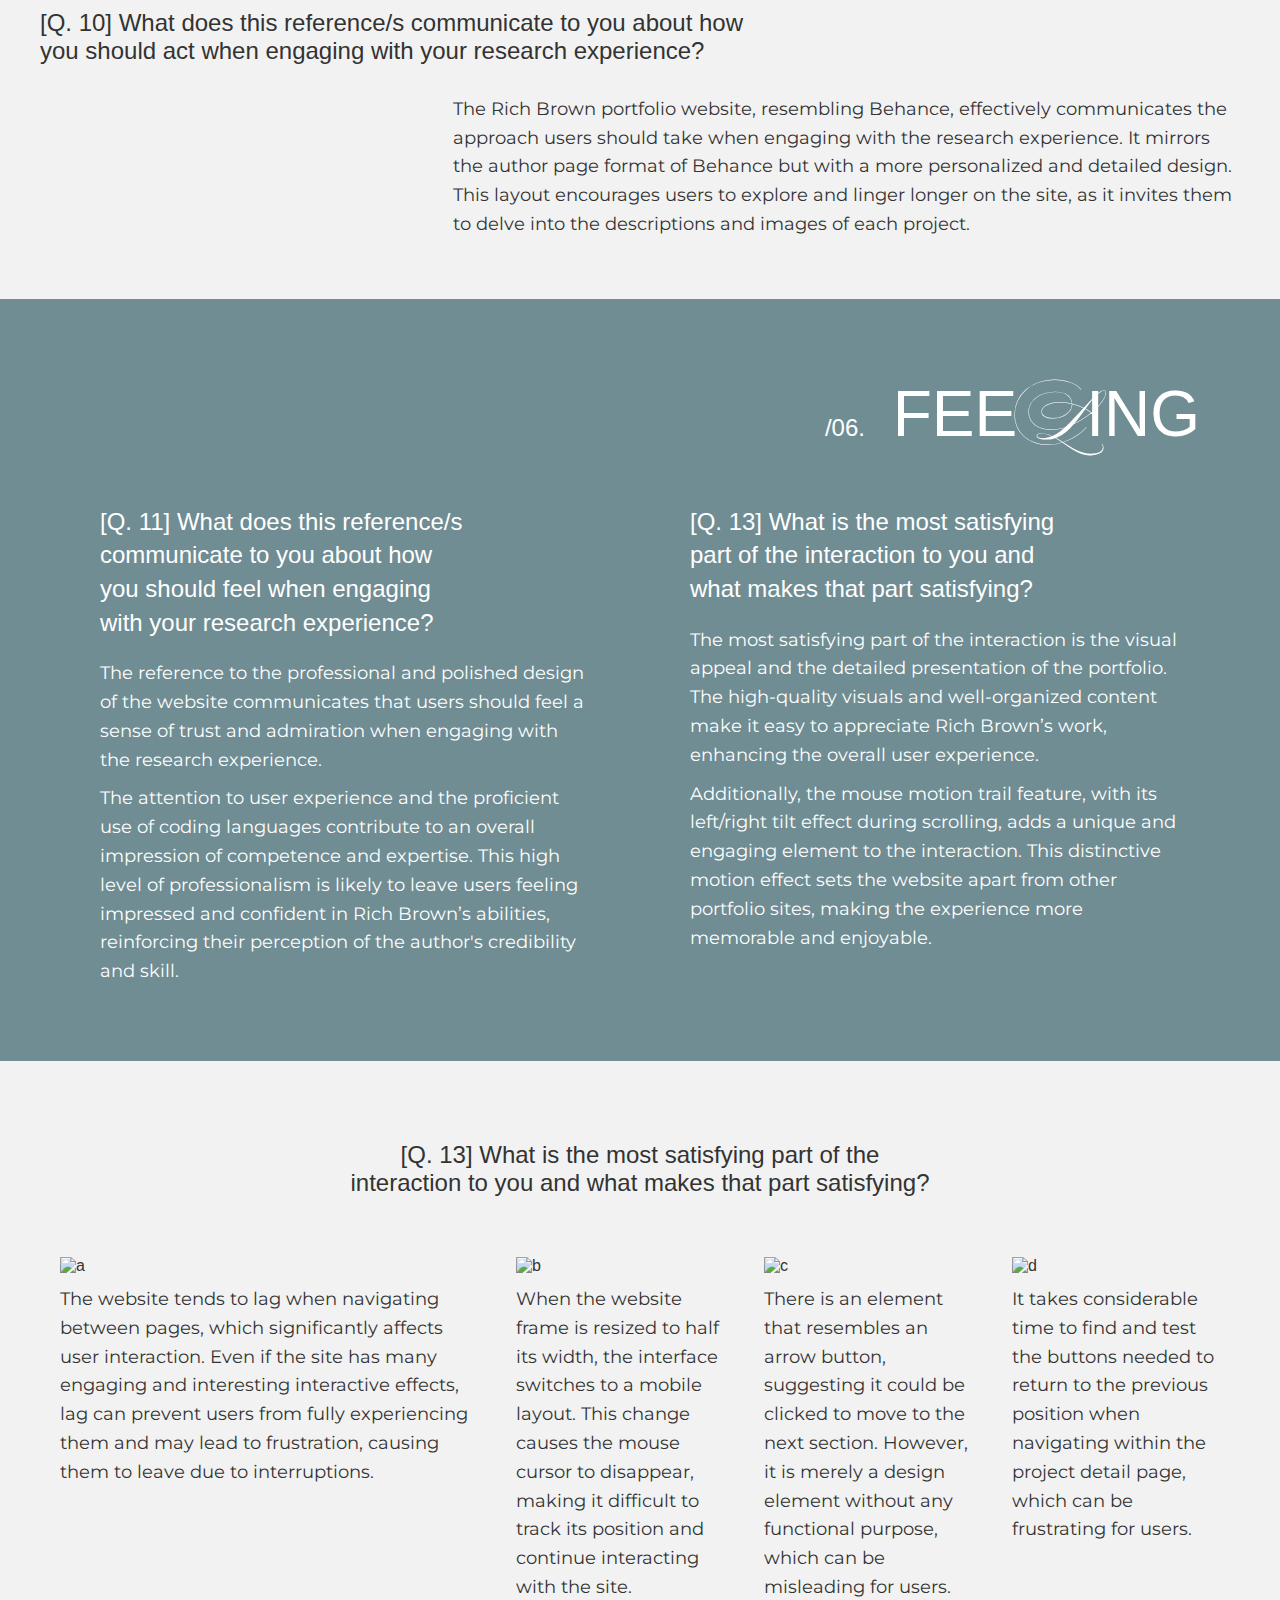
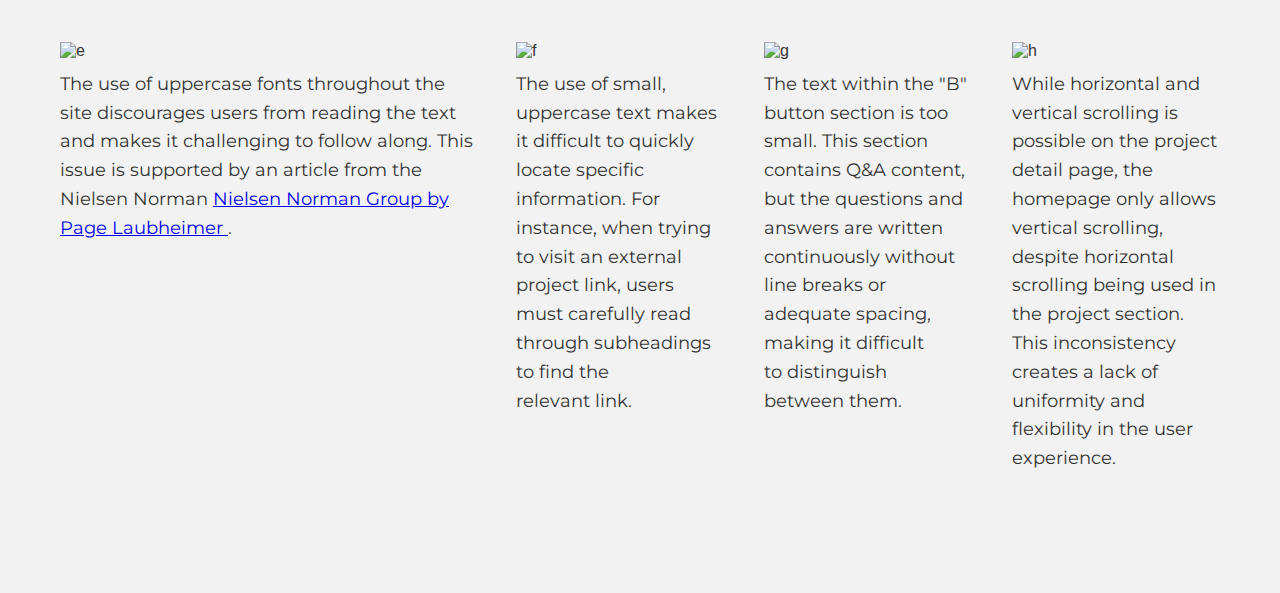
==== commit b8506220: "update 13:45" ====
--- a/assignment1/index.html
+++ b/assignment1/index.html
@@ -36,13 +36,13 @@
     </div>
 
     <!-- Image Section -->
-    <section class="image">
-      <div class="image-section">
-        <img src="media/head_intro.gif" alt="a" class="image-left" />
-        <img src="media/head_intro.gif" alt="b" class="image-center" />
-        <img src="media/head_intro.gif" alt="c" class="image-right" />
-      </div>
-    </section>
+    <!-- <section class="image"> -->
+    <div class="image-section">
+      <img src="media/head_intro.gif" alt="a" class="image-left" />
+      <img src="media/head_intro.gif" alt="b" class="image-center" />
+      <img src="media/head_intro.gif" alt="c" class="image-right" />
+    </div>
+    <!-- </section> -->
 
     <!-- Table of Content Section -->
     <div class="table-of-content-wrapper">
@@ -501,94 +501,100 @@
       </section>
     </div>
 
-    <!-- Satisfying Interaction Section -->
-    <section class="satisfying-interaction">
+    <!-- Frustrating Section -->
+    <section class="frustrating-interaction">
       <h4>
-        [Q. 12] What is the most frustrating part of the interaction to you and
-        what makes that part frustrating?
+        [Q. 13] What is the most satisfying part of the interaction to you and
+        what makes that part satisfying?
       </h4>
 
       <div class="content-container">
-        <div>
-          <img src="media/head_intro.gif" alt="a" />
-          <p>
-            The website tends to lag when navigating between pages, which
-            significantly affects user interaction. Even if the site has many
-            engaging and interesting interactive effects, lag can prevent users
-            from fully experiencing them and may lead to frustration, causing
-            them to leave due to interruptions.
-          </p>
-        </div>
-
-        <div>
-          <img src="media/head_intro.gif" alt="a" />
-          <p>
-            There is an element that resembles an arrow button, suggesting it
-            could be clicked to move to the next section. However, it is merely
-            a design element without any functional purpose, which can be
-            misleading for users.
-          </p>
-        </div>
-
-        <div>
-          <img src="media/head_intro.gif" alt="a" />
-          <p>
-            When the website frame is resized to half its width, the interface
-            switches to a mobile layout. This change causes the mouse cursor to
-            disappear, making it difficult to track its position and continue
-            interacting with the site.
-          </p>
-        </div>
-
-        <div>
-          <img src="media/head_intro.gif" alt="a" />
-          <p>
-            While horizontal and vertical scrolling is possible on the project
-            detail page, the homepage only allows vertical scrolling, despite
-            horizontal scrolling being used in the project section. This
-            inconsistency creates a lack of uniformity and flexibility in the
-            user experience.
-          </p>
-        </div>
-
-        <div>
-          <img src="media/head_intro.gif" alt="a" />
-          <p>
-            The use of uppercase fonts throughout the site discourages users
-            from reading the text and makes it challenging to follow along. This
-            issue is supported by an article from the Nielsen Norman Group by
-            Page Laubheimer
-            (https://www.nngroup.com/articles/glanceable-fonts/).
-          </p>
-        </div>
-
-        <div>
-          <img src="media/head_intro.gif" alt="a" />
-          <p>
-            The use of small, uppercase text makes it difficult to quickly
-            locate specific information. For instance, when trying to visit an
-            external project link, users must carefully read through subheadings
-            to find the relevant link.
-          </p>
-        </div>
-
-        <div>
-          <img src="media/head_intro.gif" alt="a" />
-          <p>
-            It takes considerable time to find and test the buttons needed to
-            return to the previous position when navigating within the project
-            detail page, which can be frustrating for users.
-          </p>
-        </div>
-
-        <div>
-          <img src="media/head_intro.gif" alt="a" />
-          <p>
-            The text within the "B" button section is too small. This section
-            contains Q&A content, but the questions and answers are written
-            continuously without line breaks or adequate spacing, making it
-            difficult to distinguish between them.
-          </p>
+        <div class="grid-4x2">
+          <div>
+            <img src="media/head_intro.gif" alt="a" />
+            <p>
+              The website tends to lag when navigating between pages, which
+              significantly affects user interaction. Even if the site has many
+              engaging and interesting interactive effects, lag can prevent
+              users from fully experiencing them and may lead to frustration,
+              causing them to leave due to interruptions.
+            </p>
+          </div>
+
+          <div>
+            <img src="media/head_intro.gif" alt="b" />
+            <p>
+              When the website frame is resized to half its width, the interface
+              switches to a mobile layout. This change causes the mouse cursor
+              to disappear, making it difficult to track its position and
+              continue interacting with the site.
+            </p>
+          </div>
+
+          <div>
+            <img src="media/head_intro.gif" alt="c" />
+            <p>
+              There is an element that resembles an arrow button, suggesting it
+              could be clicked to move to the next section. However, it is
+              merely a design element without any functional purpose, which can
+              be misleading for users.
+            </p>
+          </div>
+
+          <div>
+            <img src="media/head_intro.gif" alt="d" />
+            <p>
+              It takes considerable time to find and test the buttons needed to
+              return to the previous position when navigating within the project
+              detail page, which can be frustrating for users.
+            </p>
+          </div>
+
+          <div>
+            <img src="media/head_intro.gif" alt="e" />
+            <p>
+              The use of uppercase fonts throughout the site discourages users
+              from reading the text and makes it challenging to follow along.
+              This issue is supported by an article from the Nielsen Norman
+              <a
+                href="https://www.nngroup.com/articles/glanceable-fonts/"
+                target="_blank"
+              >
+                Nielsen Norman Group by Page Laubheimer </a
+              >.
+            </p>
+          </div>
+
+          <div>
+            <img src="media/head_intro.gif" alt="f" />
+            <p>
+              The use of small, uppercase text makes it difficult to quickly
+              locate specific information. For instance, when trying to visit an
+              external project link, users must carefully read through
+              subheadings to find the relevant link.
+            </p>
+          </div>
+
+          <div>
+            <img src="media/head_intro.gif" alt="g" />
+            <p>
+              The text within the "B" button section is too small. This section
+              contains Q&A content, but the questions and answers are written
+              continuously without line breaks or adequate spacing, making it
+              difficult to distinguish between them.
+            </p>
+          </div>
+
+          <div>
+            <img src="media/head_intro.gif" alt="h" />
+            <p>
+              While horizontal and vertical scrolling is possible on the project
+              detail page, the homepage only allows vertical scrolling, despite
+              horizontal scrolling being used in the project section. This
+              inconsistency creates a lack of uniformity and flexibility in the
+              user experience.
+            </p>
+          </div>
         </div>
       </div>
     </section>
--- a/assignment1/style.css
+++ b/assignment1/style.css
@@ -532,16 +532,41 @@
   margin-bottom: -40px;
 }
 
-/* Frustrating */
+/* General Styles */
+.frustrating-interaction h4 {
+  text-align: center;
+  max-width: 800px;
+  margin: 60px auto;
+  /* margin-bottom: 40px; */
+  /* font-size: 24px; */
+}
+
+/* Centered Grid */
 .content-container {
-  margin-top: 40px;
-  font-family: "Montserrat", sans-serif;
-}
-
-.satisfying-interaction {
-  margin-top: 40px;
-  text-align: center;
-}
+  display: flex;
+  justify-content: center; /* Center the grid container */
+  width: 100%; /* Ensure the container takes full width */
+}
+
+/* Four Column Grid */
+.grid-4x2 {
+  display: grid;
+  grid-template-columns: 2fr 1fr 1fr 1fr;
+  gap: 40px;
+  margin-bottom: 40px;
+}
+
+.grid-4x2 img {
+  width: 100%;
+  height: auto;
+  margin-bottom: 10px;
+}
+
+/* .grid-4x2 p {
+  font-size: 16px;
+  line-height: 1.6;
+  margin-top: 0;
+} */
 
 p {
   font-family: "Montserrat", sans-serif;
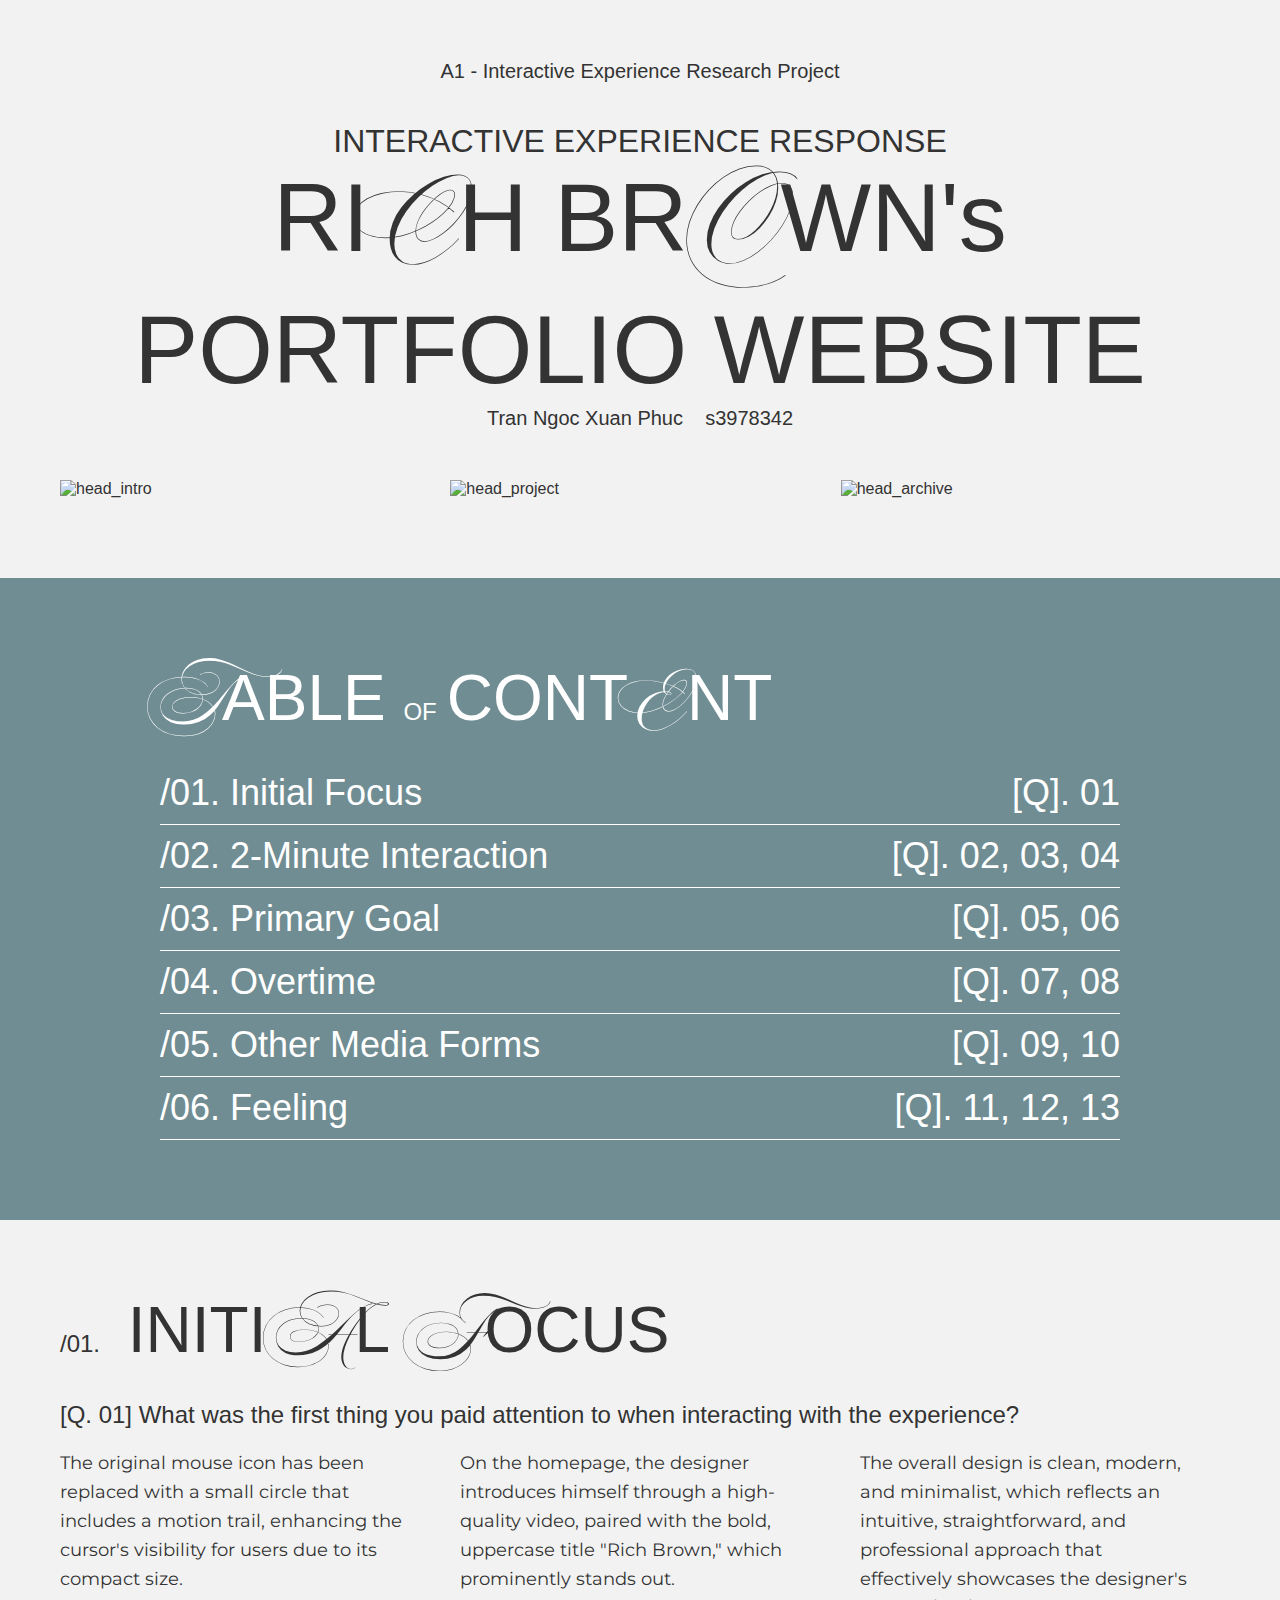
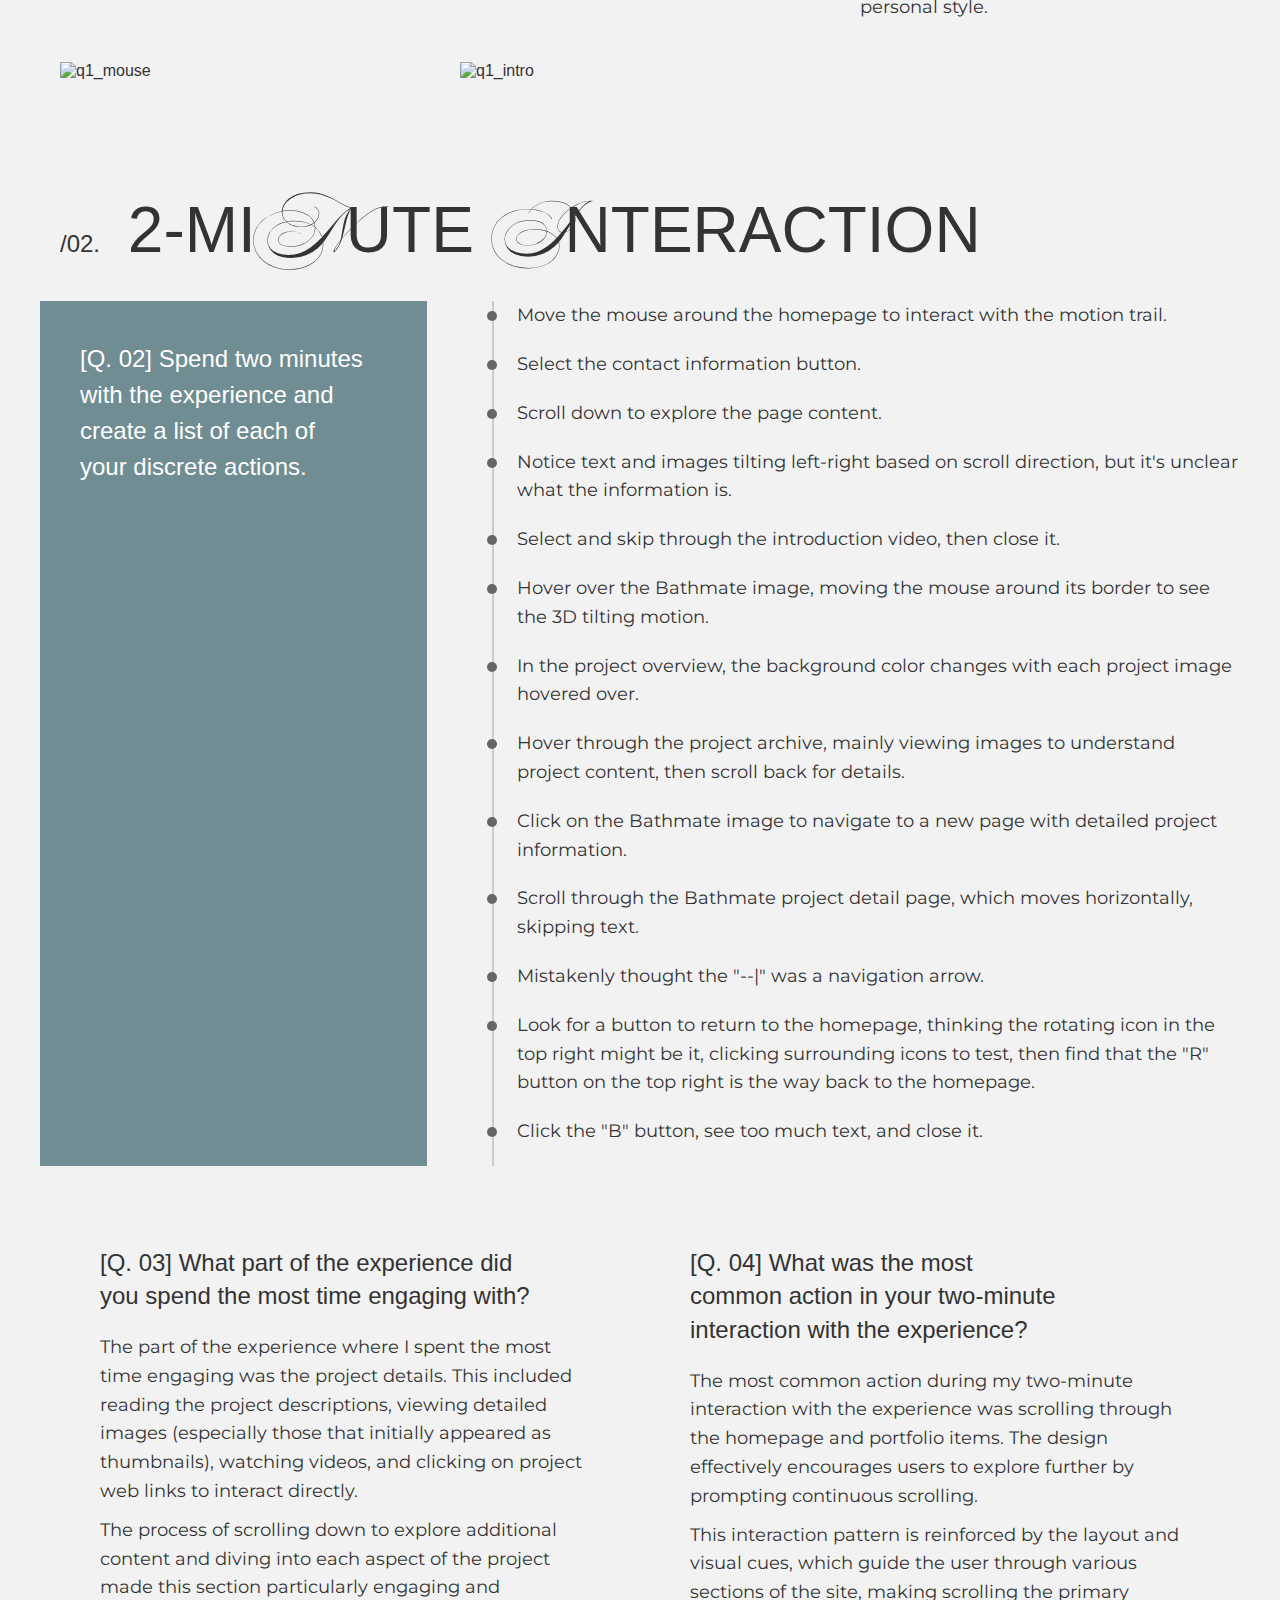
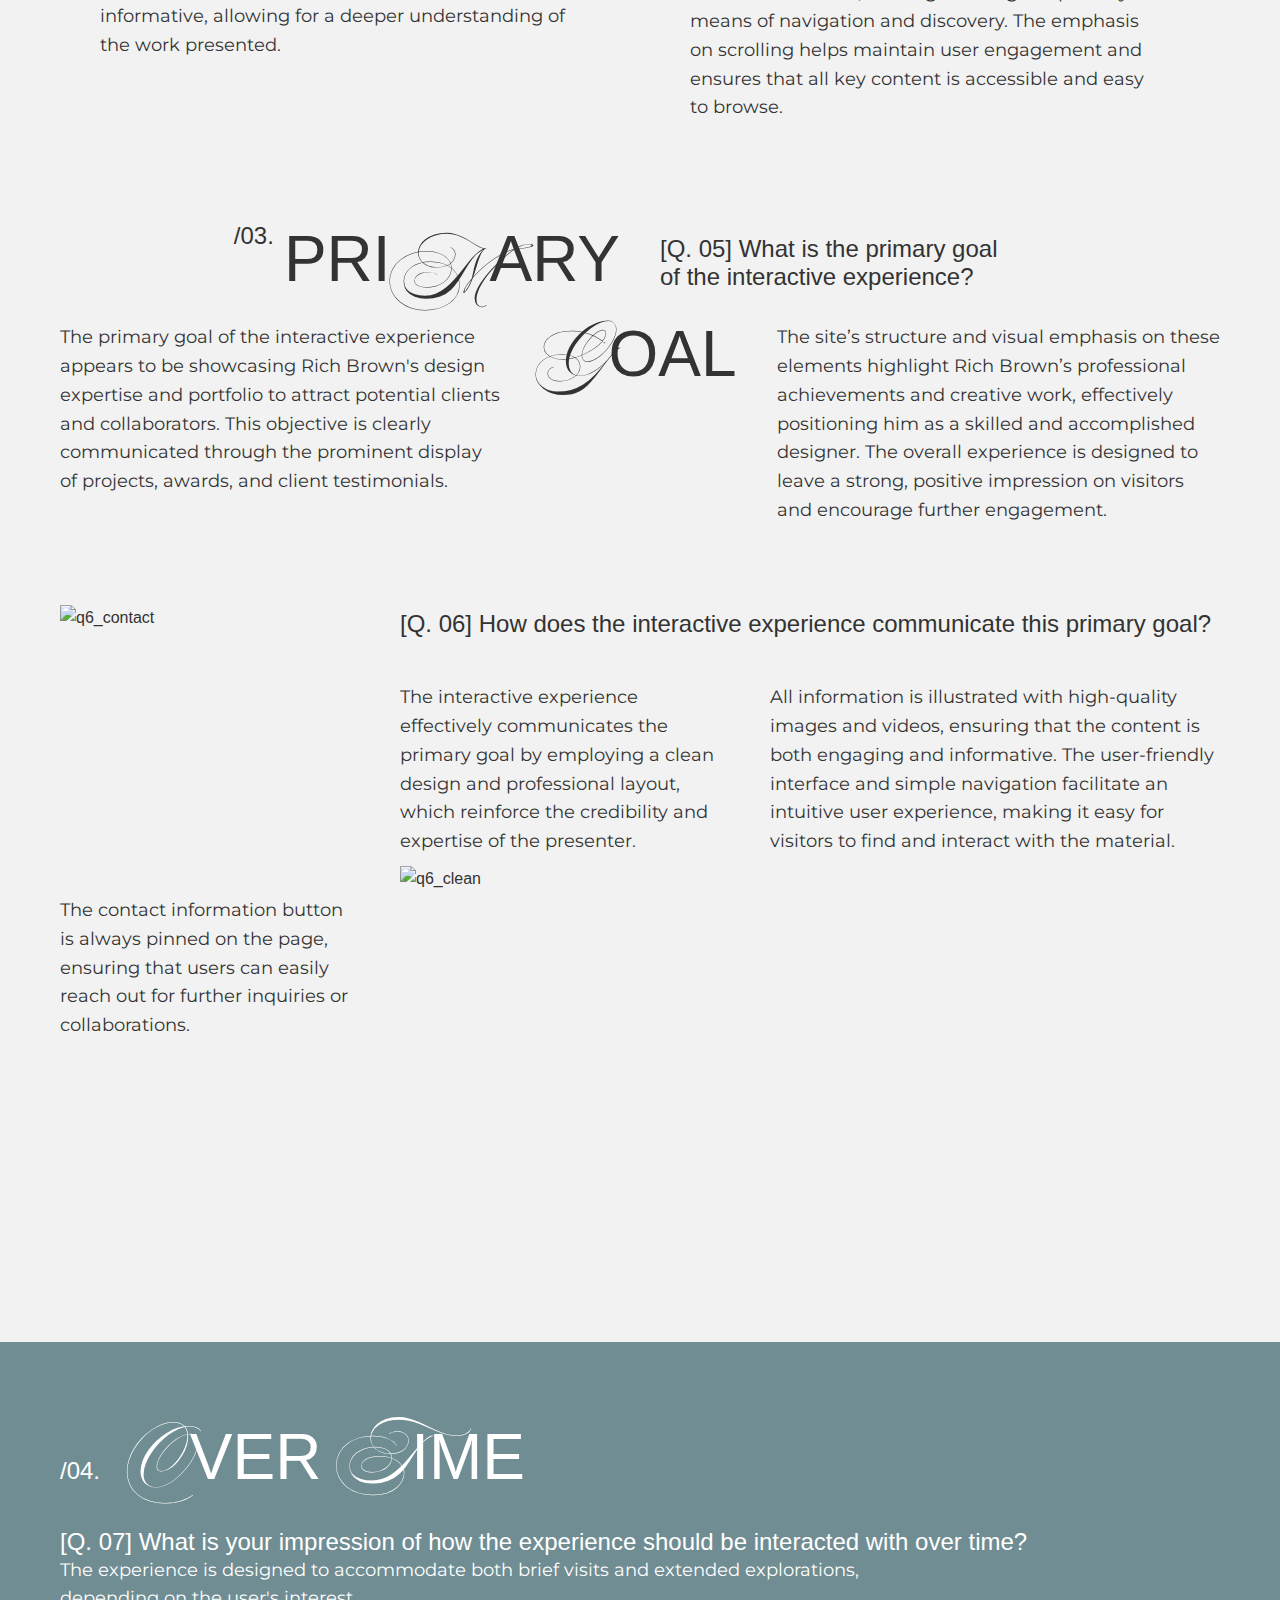
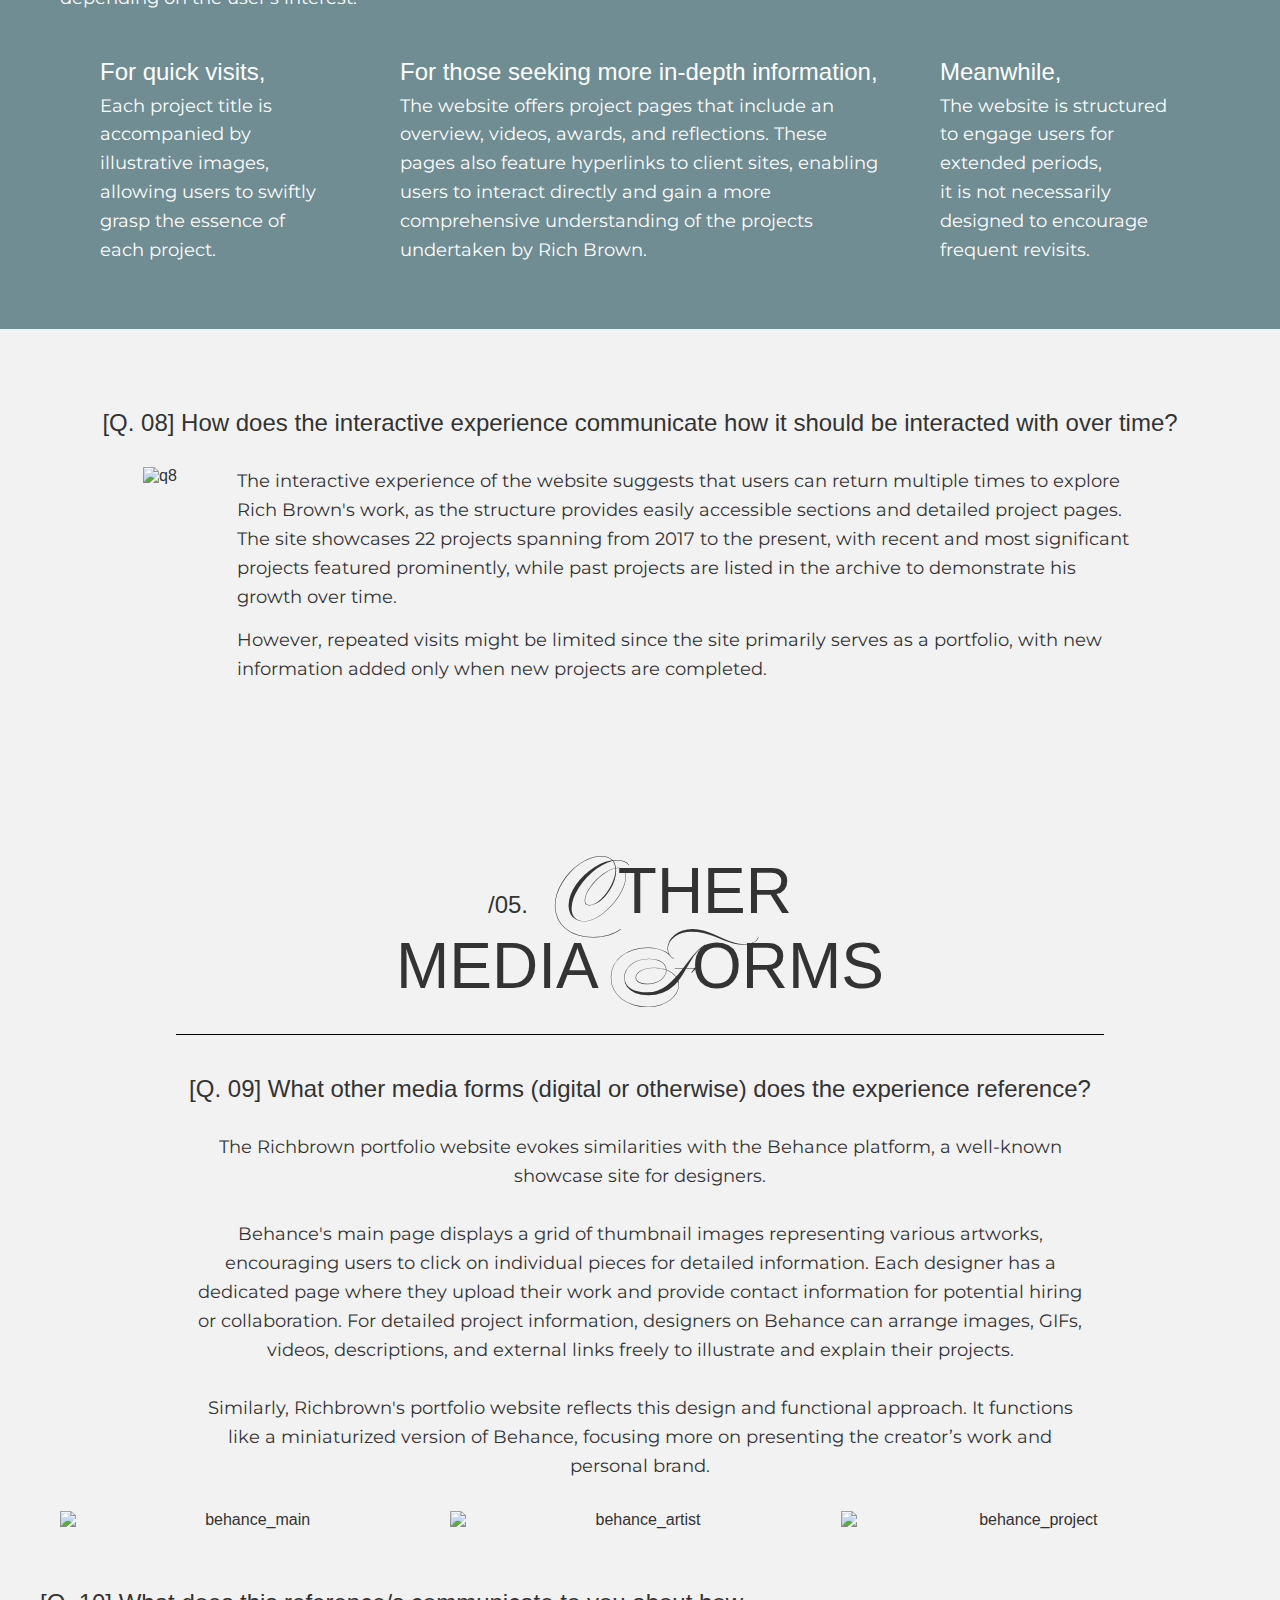
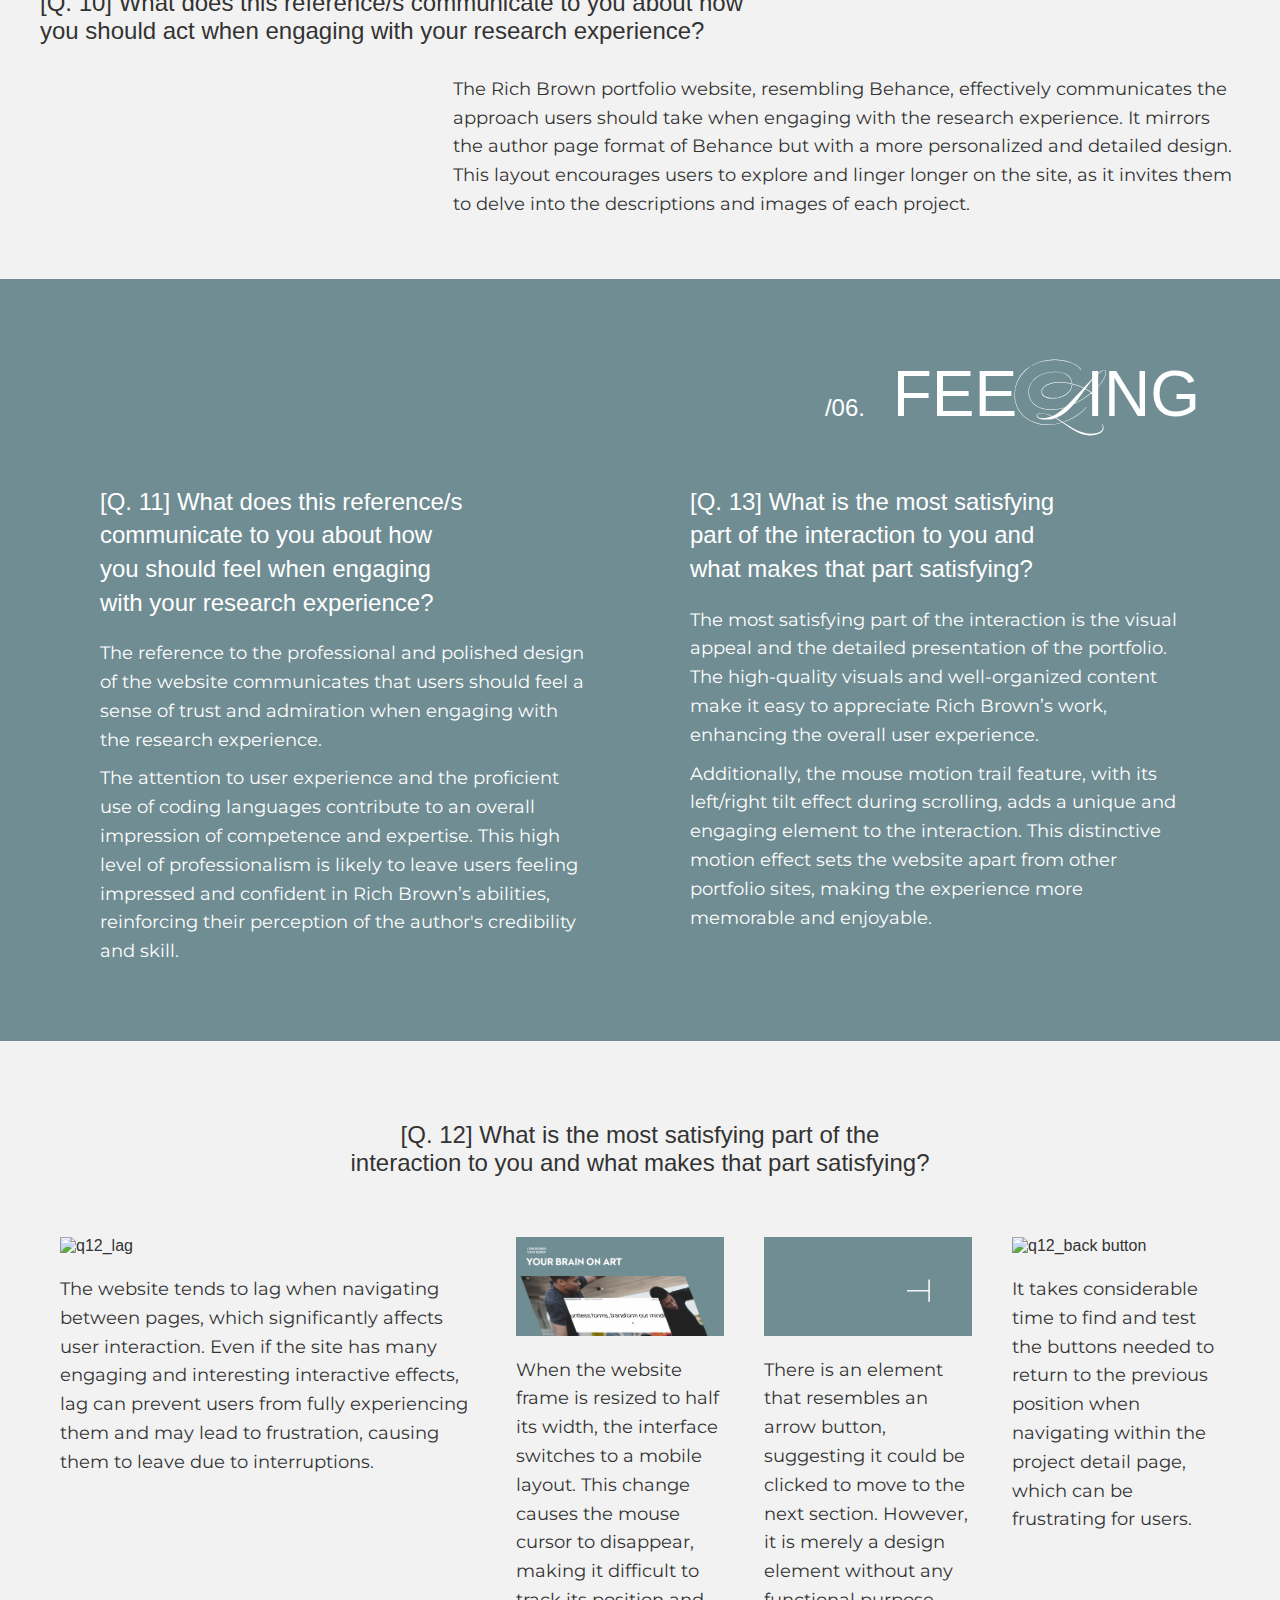
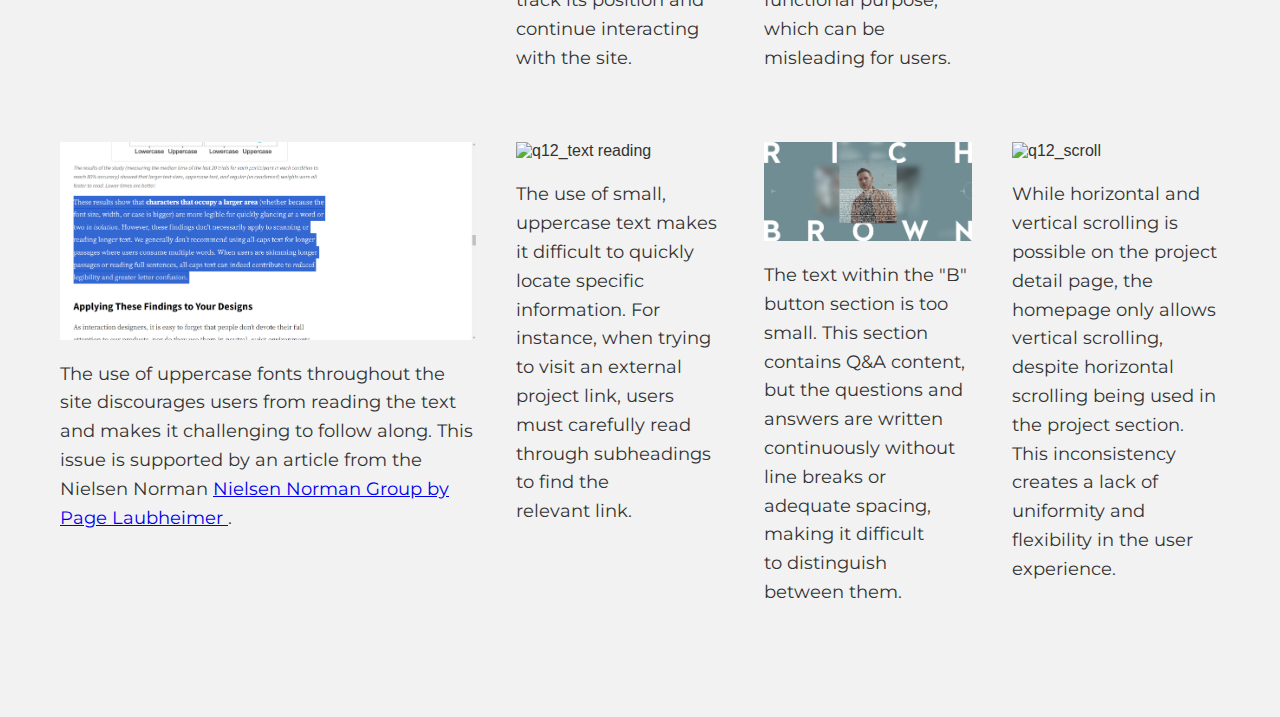
==== commit 99c2258e: "update 15:38" ====
--- a/assignment1/index.html
+++ b/assignment1/index.html
@@ -36,13 +36,21 @@
     </div>
 
     <!-- Image Section -->
-    <!-- <section class="image"> -->
-    <div class="image-section">
-      <img src="media/head_intro.gif" alt="a" class="image-left" />
-      <img src="media/head_intro.gif" alt="b" class="image-center" />
-      <img src="media/head_intro.gif" alt="c" class="image-right" />
-    </div>
-    <!-- </section> -->
+    <section class="image">
+      <div class="image-section">
+        <img src="media/head_intro.gif" alt="head_intro" class="image-left" />
+        <img
+          src="media/head_project.gif"
+          alt="head_project"
+          class="image-center"
+        />
+        <img
+          src="media/head_archive.gif"
+          alt="head_archive"
+          class="image-right"
+        />
+      </div>
+    </section>
 
     <!-- Table of Content Section -->
     <div class="table-of-content-wrapper">
@@ -91,7 +99,7 @@
         </div>
 
         <div class="image-block" id="e2">
-          <img src="media/head_intro.gif" alt="a" />
+          <img src="media/q1_mouse.gif" alt="q1_mouse" />
         </div>
 
         <div class="text-block" id="e3">
@@ -111,7 +119,7 @@
         </div>
 
         <div class="image-block" id="e5">
-          <img src="media/head_intro.gif" alt="b" />
+          <img src="media/q1_intro.gif" alt="q1_intro" />
         </div>
       </div>
     </section>
@@ -298,11 +306,11 @@
       </div>
 
       <div id="a4">
-        <img src="media/head_intro.gif" alt="a" />
+        <img src="media/q6_clean.gif" alt="q6_clean" />
       </div>
 
       <div id="a5">
-        <img src="media/head_intro.gif" alt="b" />
+        <img src="media/q6_contact.gif" alt="q6_contact" />
       </div>
     </section>
 
@@ -364,7 +372,7 @@
 
       <div class="content-container">
         <div id="n1">
-          <img src="media/head_intro.gif" alt="a" />
+          <img src="media/q8.gif" alt="q8" />
         </div>
 
         <div id="n2">
@@ -427,9 +435,9 @@
       </div>
 
       <div class="image-section">
-        <img src="media/head_intro.gif" alt="a" />
-        <img src="media/head_intro.gif" alt="a" />
-        <img src="media/head_intro.gif" alt="a" />
+        <img src="media/behance_main.gif" alt="behance_main" />
+        <img src="media/behance_artist.gif" alt="behance_artist" />
+        <img src="media/behance_project.gif" alt="behance_project" />
       </div>
     </section>
 
@@ -504,14 +512,14 @@
     <!-- Frustrating Section -->
     <section class="frustrating-interaction">
       <h4>
-        [Q. 13] What is the most satisfying part of the interaction to you and
+        [Q. 12] What is the most satisfying part of the interaction to you and
         what makes that part satisfying?
       </h4>
 
       <div class="content-container">
         <div class="grid-4x2">
           <div>
-            <img src="media/head_intro.gif" alt="a" />
+            <img src="media/q12_lag.gif" alt="q12_lag" />
             <p>
               The website tends to lag when navigating between pages, which
               significantly affects user interaction. Even if the site has many
@@ -522,7 +530,7 @@
           </div>
 
           <div>
-            <img src="media/head_intro.gif" alt="b" />
+            <img src="media/q12_mobile.png" alt="q12_mobile" />
             <p>
               When the website frame is resized to half its width, the interface
               switches to a mobile layout. This change causes the mouse cursor
@@ -532,7 +540,7 @@
           </div>
 
           <div>
-            <img src="media/head_intro.gif" alt="c" />
+            <img src="media/q12_arrow.png" alt="q12_arrow" />
             <p>
               There is an element that resembles an arrow button, suggesting it
               could be clicked to move to the next section. However, it is
@@ -542,7 +550,7 @@
           </div>
 
           <div>
-            <img src="media/head_intro.gif" alt="d" />
+            <img src="media/q12_back button.gif" alt="q12_back button" />
             <p>
               It takes considerable time to find and test the buttons needed to
               return to the previous position when navigating within the project
@@ -551,7 +559,7 @@
           </div>
 
           <div>
-            <img src="media/head_intro.gif" alt="e" />
+            <img src="media/q12_reading.png" alt="" />
             <p>
               The use of uppercase fonts throughout the site discourages users
               from reading the text and makes it challenging to follow along.
@@ -566,7 +574,7 @@
           </div>
 
           <div>
-            <img src="media/head_intro.gif" alt="f" />
+            <img src="media/q12_text reading.gif" alt="q12_text reading" />
             <p>
               The use of small, uppercase text makes it difficult to quickly
               locate specific information. For instance, when trying to visit an
@@ -576,7 +584,7 @@
           </div>
 
           <div>
-            <img src="media/head_intro.gif" alt="g" />
+            <img src="media/q12_b section.png" alt="q12_b section" />
             <p>
               The text within the "B" button section is too small. This section
               contains Q&A content, but the questions and answers are written
@@ -586,7 +594,7 @@
           </div>
 
           <div>
-            <img src="media/head_intro.gif" alt="h" />
+            <img src="media/q12_scroll.gif" alt="q12_scroll" />
             <p>
               While horizontal and vertical scrolling is possible on the project
               detail page, the homepage only allows vertical scrolling, despite
--- a/assignment1/style.css
+++ b/assignment1/style.css
@@ -37,7 +37,7 @@
 .project-title {
   font-size: 20px;
   text-transform: none;
-  margin: 20px 40px;
+  margin: 40px 40px;
 }
 
 h2 {
@@ -72,10 +72,10 @@
   display: grid;
   grid-template-columns: repeat(3, 1fr); /* Creates three equal-width columns */
   gap: 11px; /* Sets the desired margin between videos */
-  padding: 0 100px 100px; /* Adds padding to the left and right of the container */
+  /* padding: 0 100px 100px; Adds padding to the left and right of the container */
   box-sizing: border-box; /* Ensures padding is included in the element's total width */
   width: 100%;
-  margin: 20px;
+  margin: 0 auto 60px;
 }
 
 .image-section img {
@@ -344,16 +344,17 @@
   align-items: start; /* Vertically align content in the center */
   line-height: 1.6;
   margin-top: 40px;
-  margin-bottom: 80px;
+  margin-bottom: 40px;
 }
 
 #Q6 h4 {
   grid-column: 2/4;
   grid-row: 1;
+  margin-bottom: -0px;
 }
 
 #Q6 p {
-  margin-top: -20px;
+  margin-top: 0px;
 }
 
 #a1 {
@@ -372,7 +373,7 @@
 }
 
 #a4 {
-  margin-top: -40px;
+  margin-top: -30px;
   grid-column: 2/4;
   grid-row: 3/5;
 }
@@ -420,11 +421,11 @@
   grid-column: 3;
 }
 
-/* General styles for the section */
-/* #Q8 {
+/* How Over Time */
+#Q8 {
   text-align: center;
   padding: 40px;
-} */
+}
 
 #Q8 h4 {
   margin-top: 40px;
@@ -451,8 +452,8 @@
 
 #n1 img {
   max-width: 100%;
-  height: auto; /* Maintain aspect ratio */
-  object-fit: cover;
+  height: 100%; /* Maintain aspect ratio */
+  object-fit: contain;
 }
 
 #n2 {
@@ -553,20 +554,17 @@
   display: grid;
   grid-template-columns: 2fr 1fr 1fr 1fr;
   gap: 40px;
-  margin-bottom: 40px;
+}
+
+.grid-4x2 p {
+  margin-bottom: 30px;
 }
 
 .grid-4x2 img {
   width: 100%;
   height: auto;
-  margin-bottom: 10px;
-}
-
-/* .grid-4x2 p {
-  font-size: 16px;
-  line-height: 1.6;
-  margin-top: 0;
-} */
+  margin-bottom: 20px;
+}
 
 p {
   font-family: "Montserrat", sans-serif;
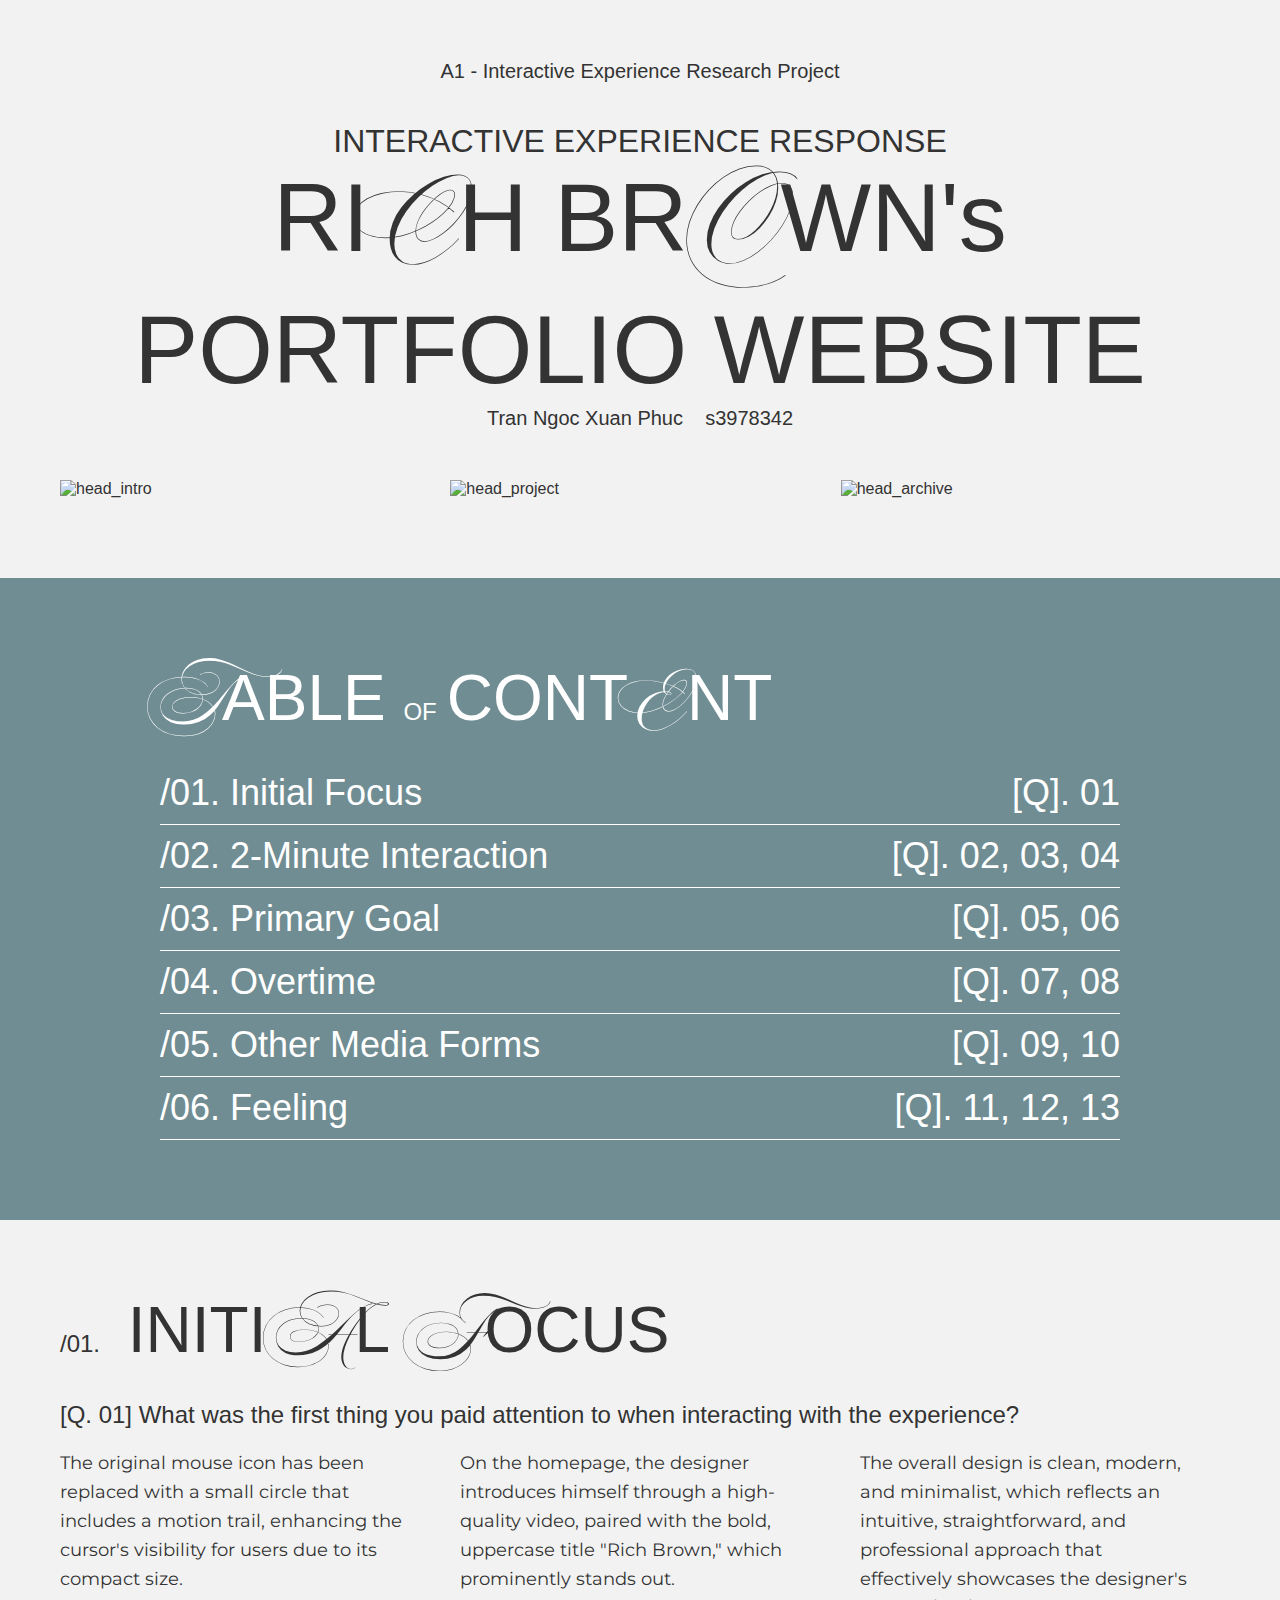
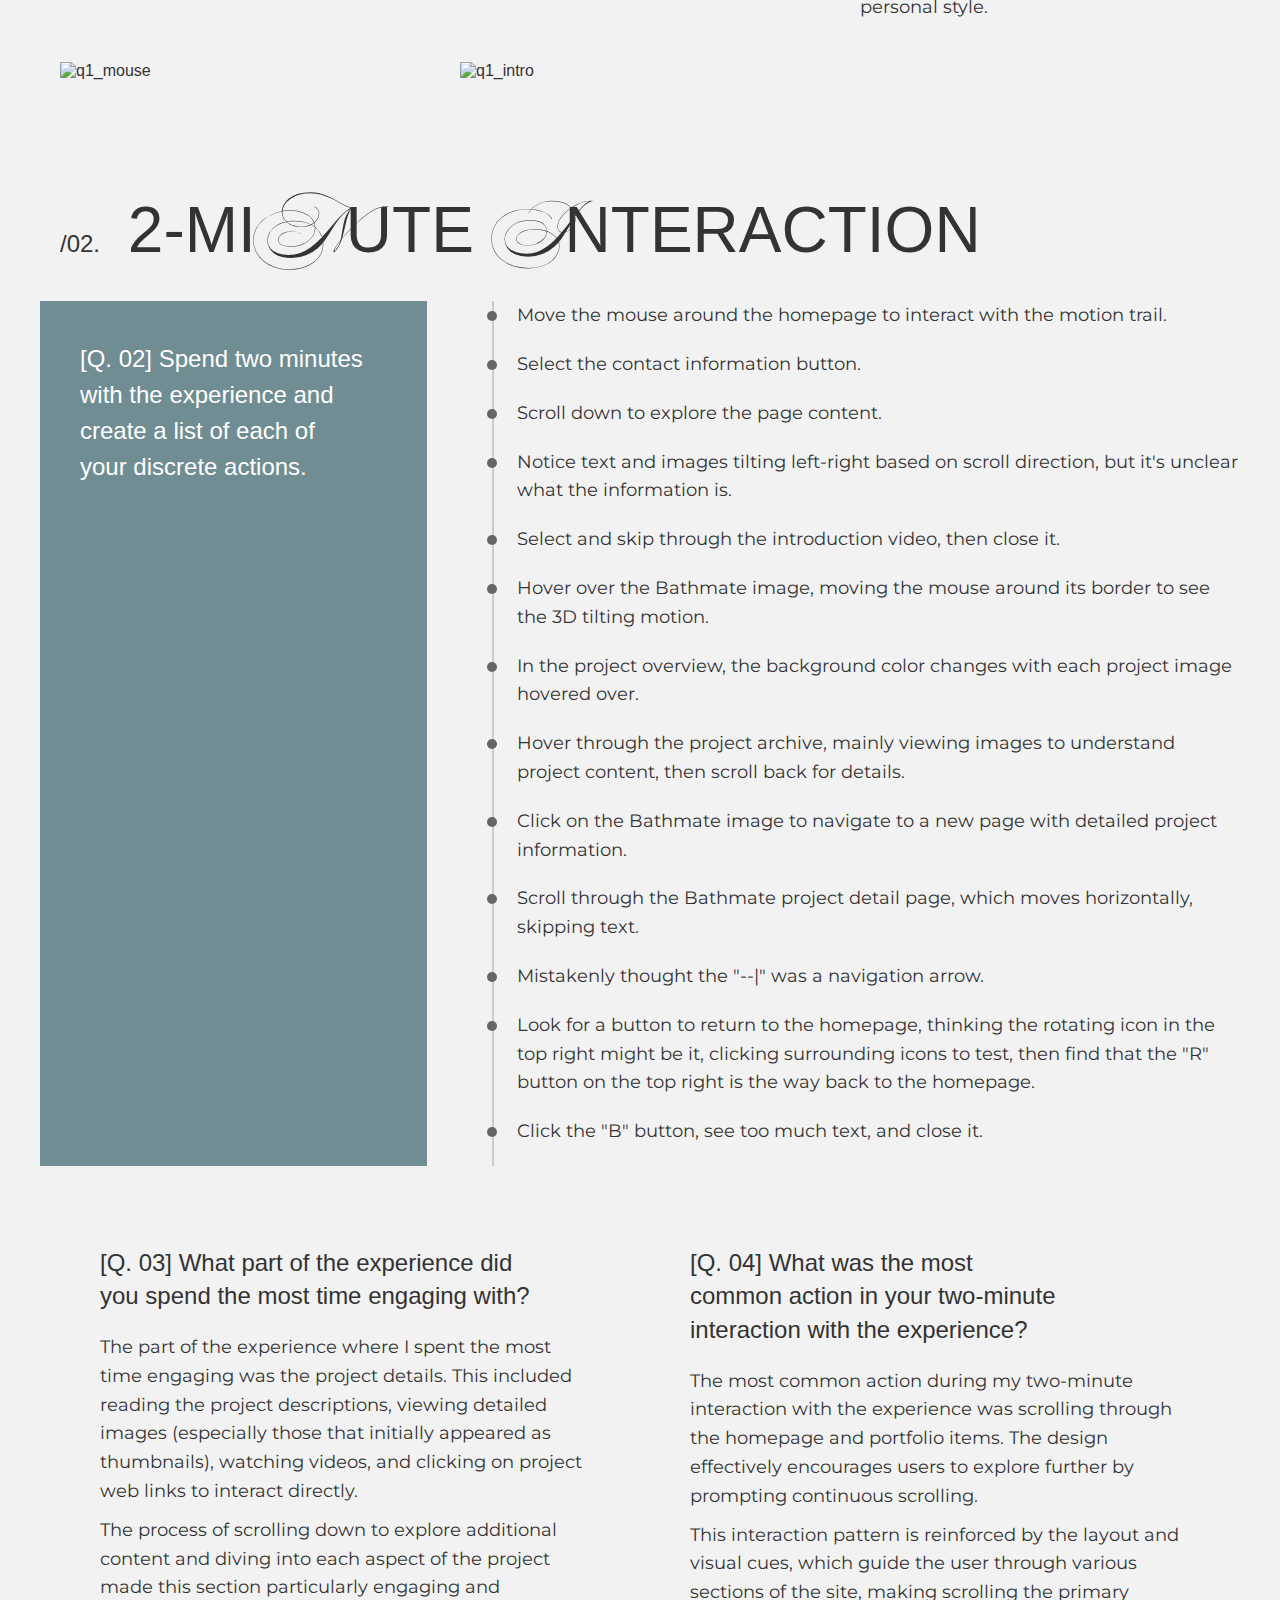
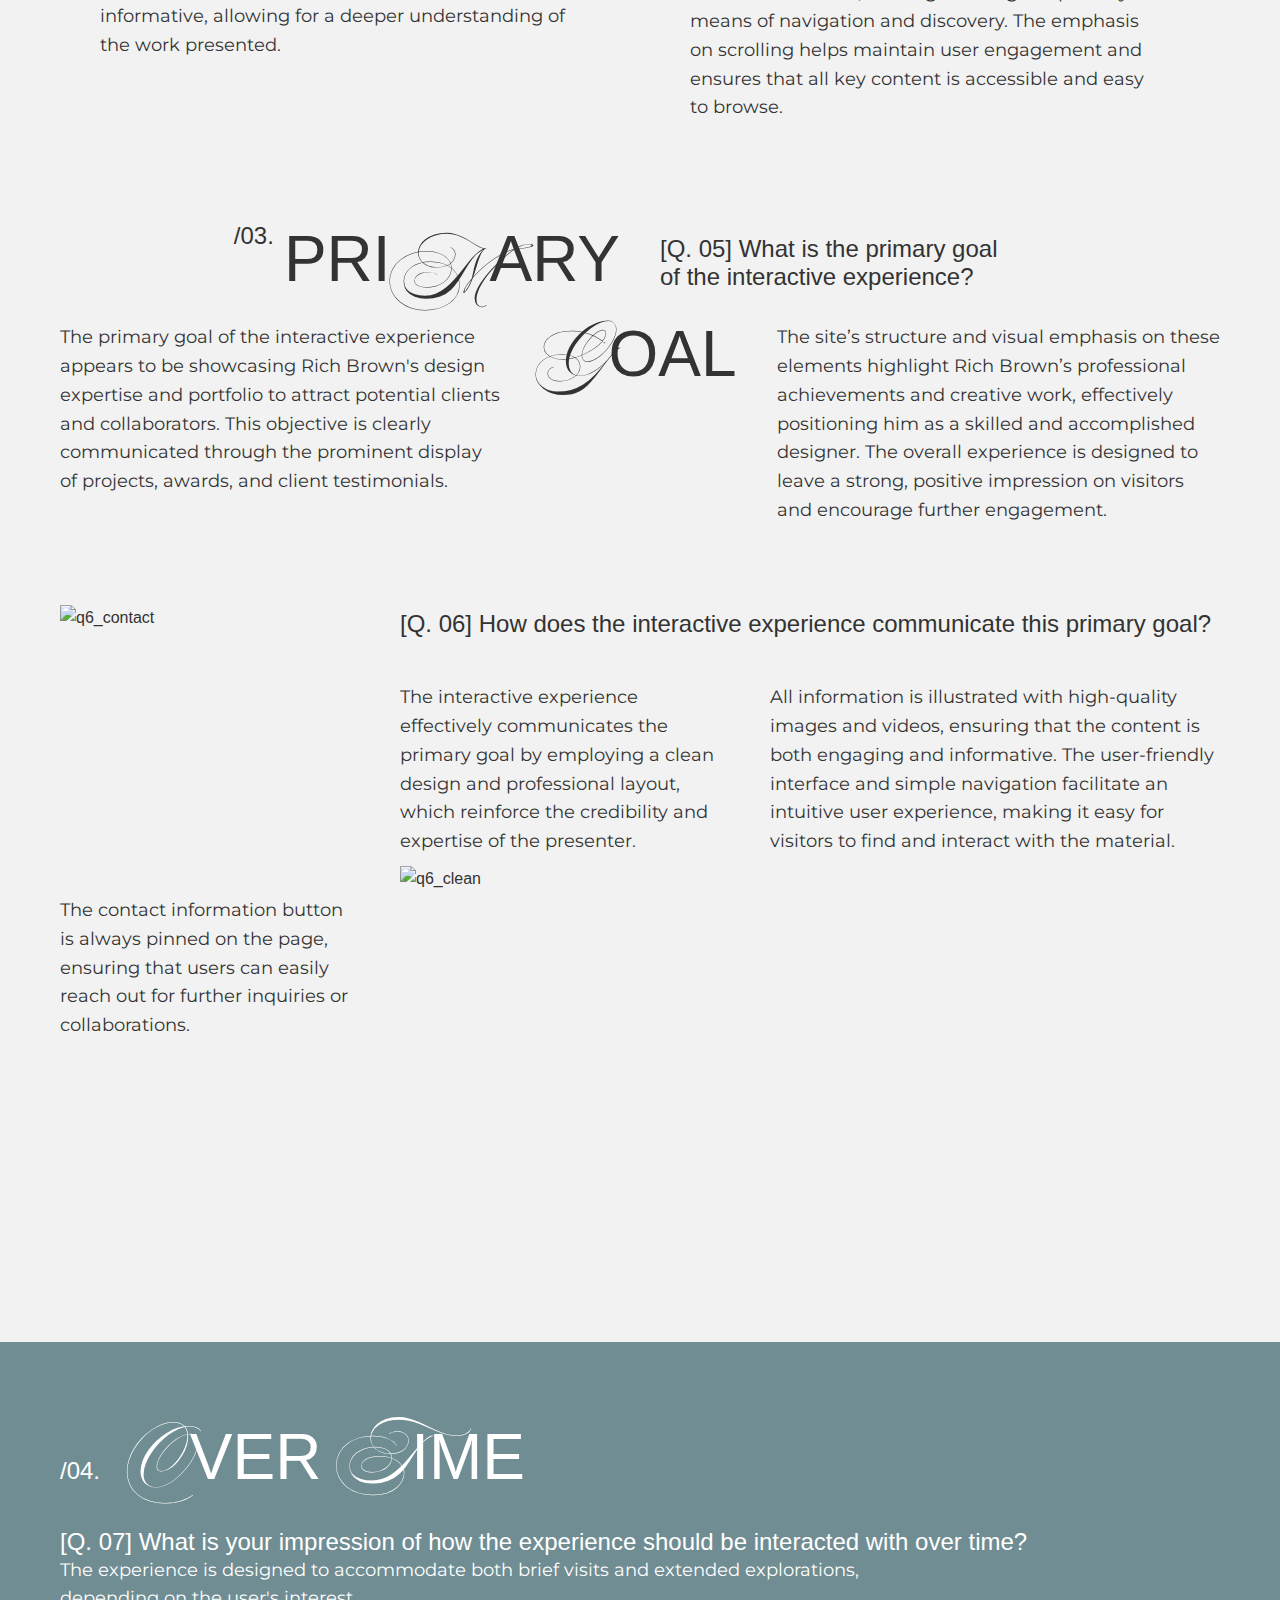
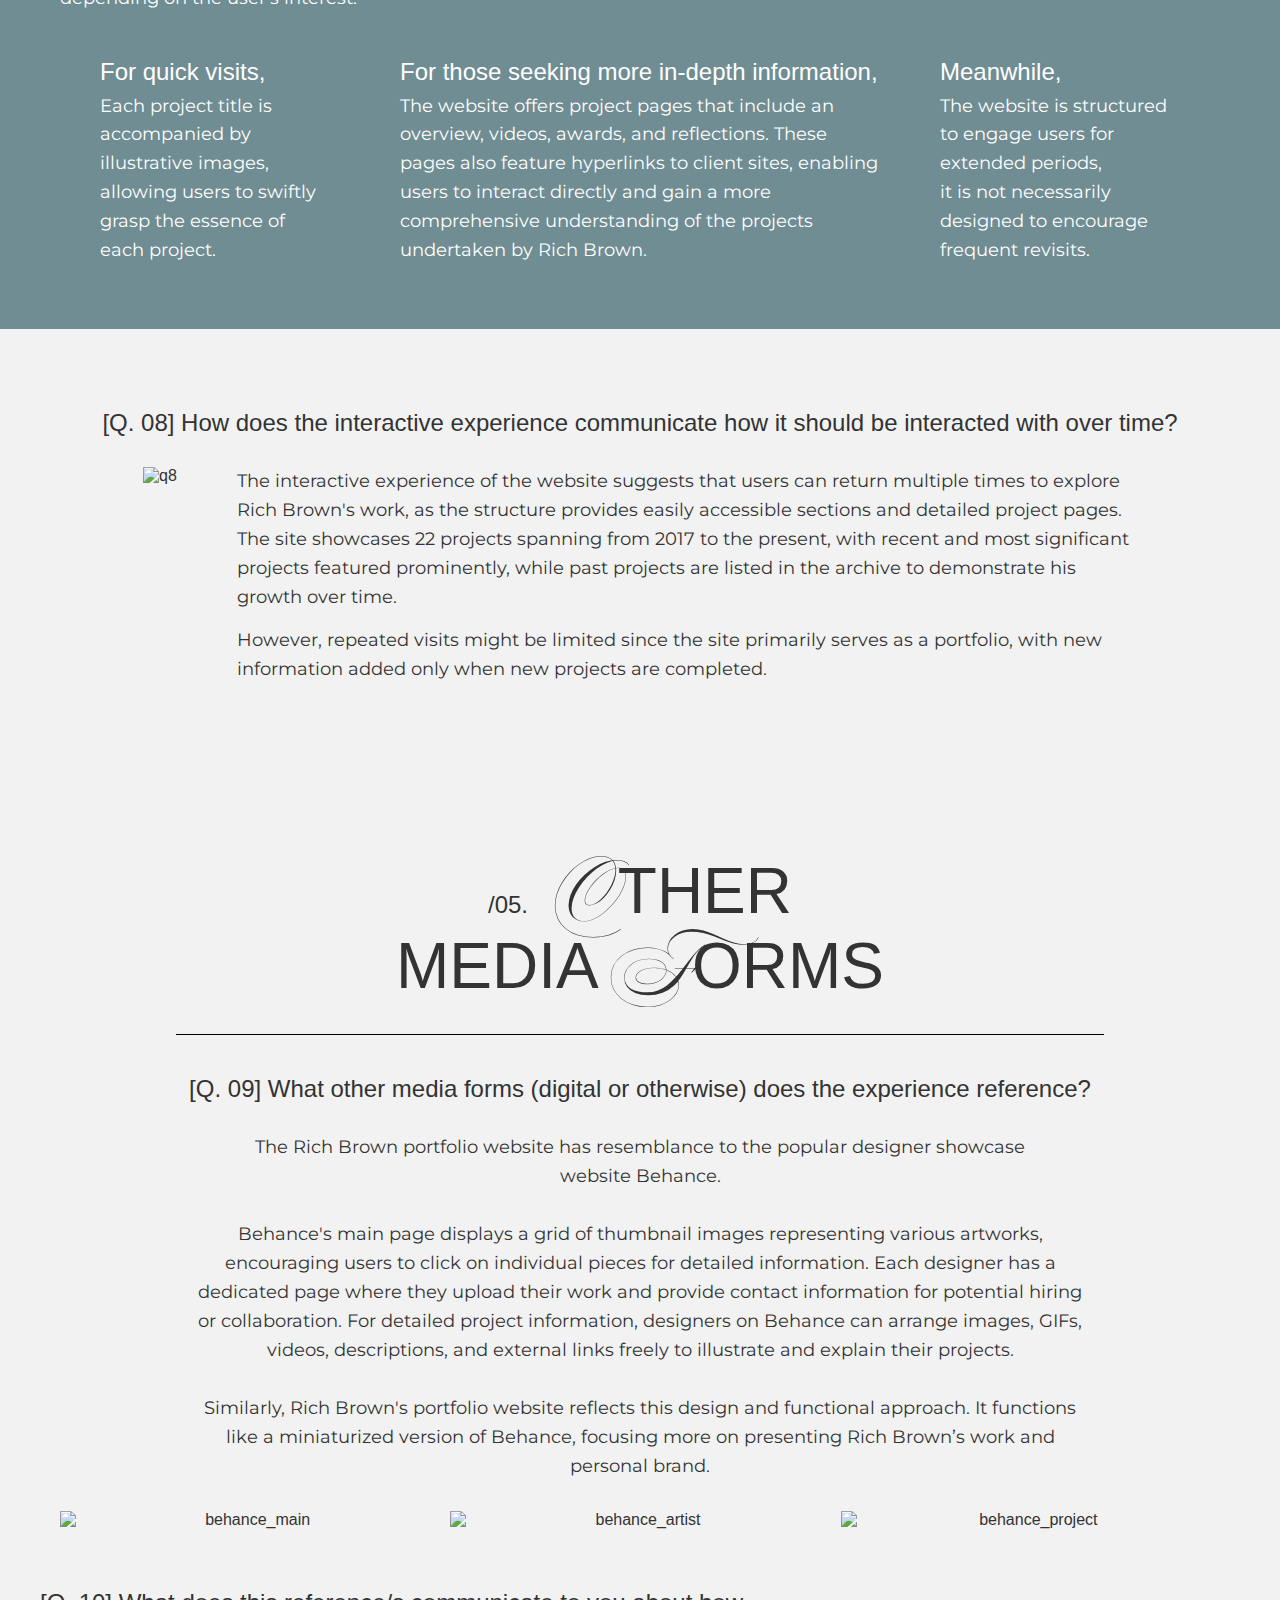
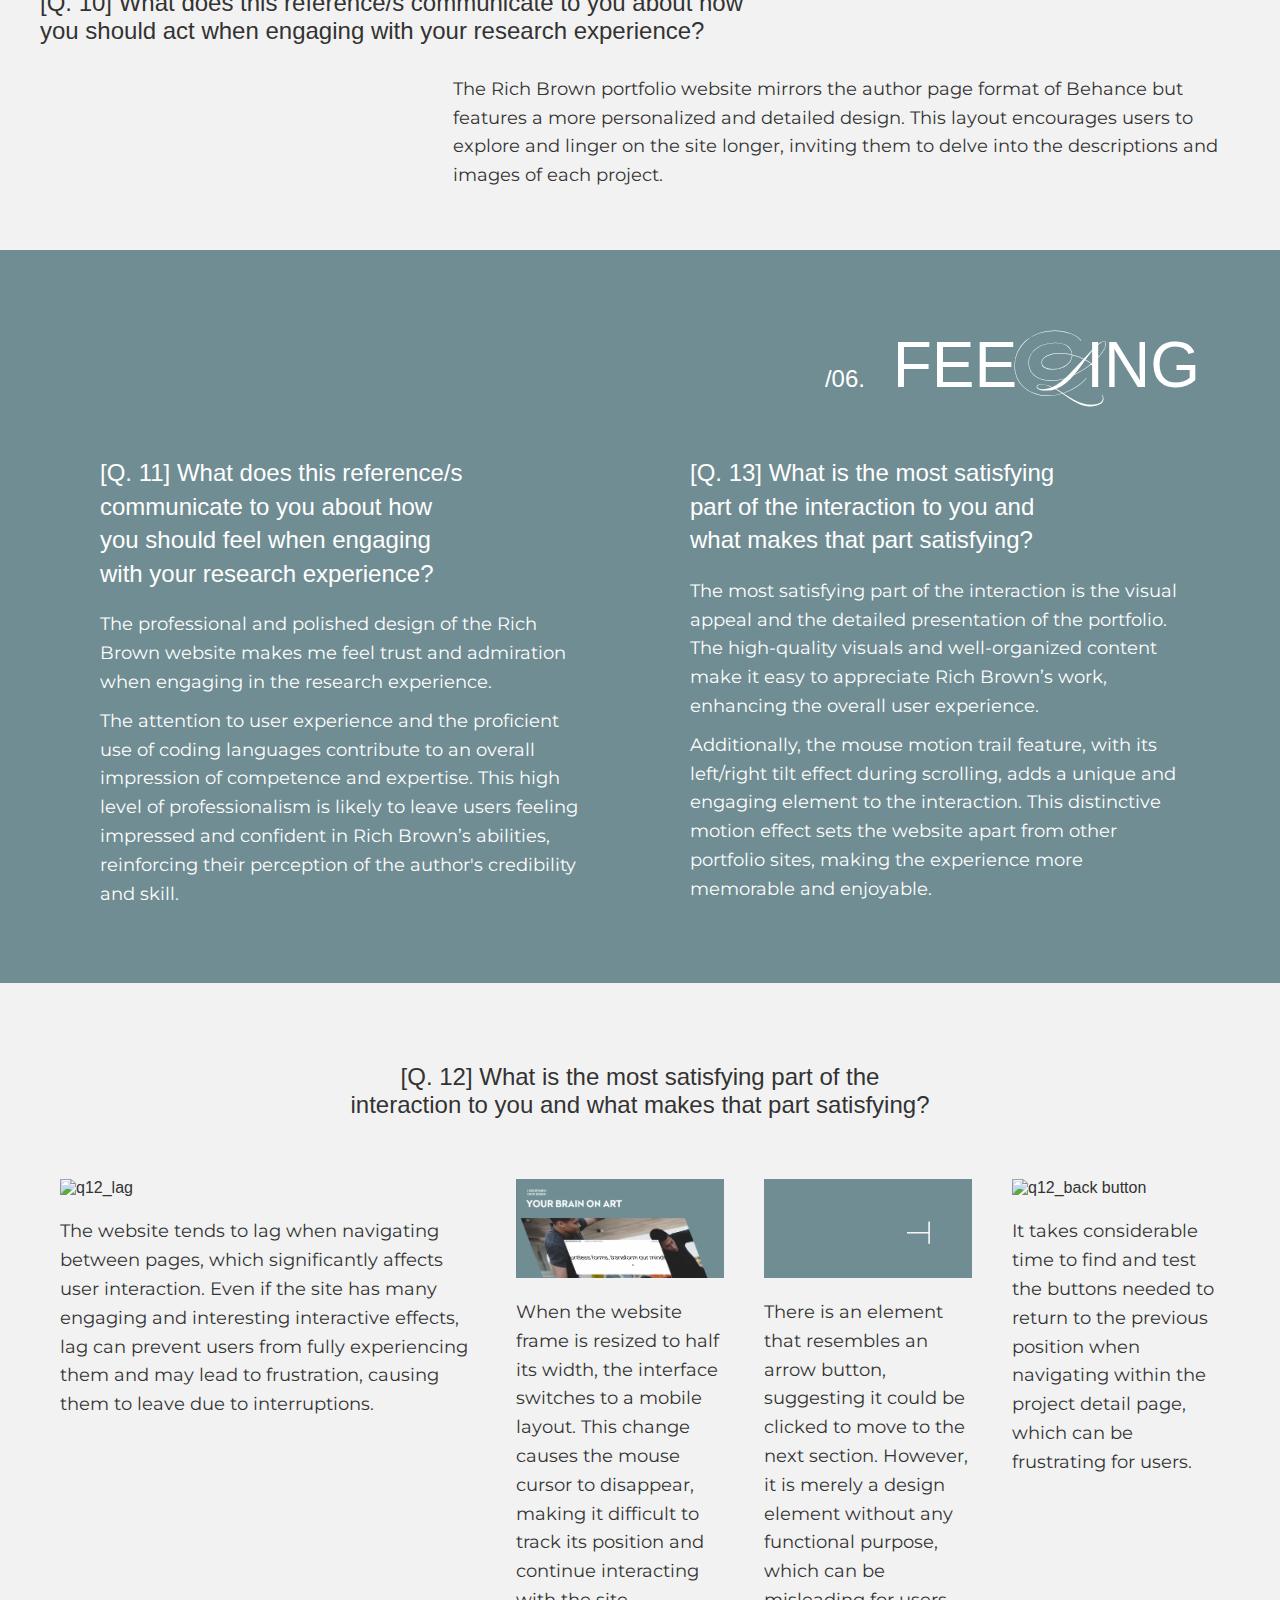
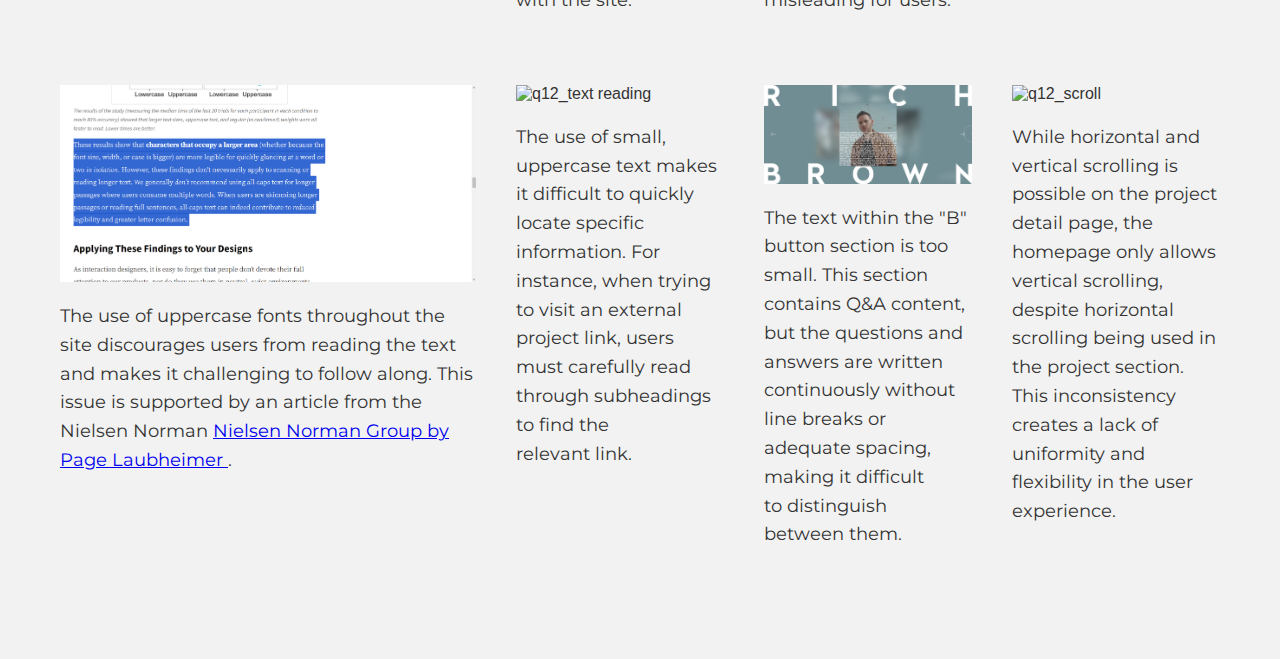
==== commit 4eb3f908: "Update index.html" ====
--- a/assignment1/index.html
+++ b/assignment1/index.html
@@ -414,8 +414,8 @@
 
       <div id="m1">
         <p>
-          The Richbrown portfolio website evokes similarities with the Behance
-          platform, a well-known showcase site for designers.
+          The Rich Brown portfolio website has resemblance to the popular
+          designer showcase website Behance.
         </p>
         <p>
           Behance's main page displays a grid of thumbnail images representing
@@ -427,9 +427,9 @@
           links freely to illustrate and explain their projects.
         </p>
         <p>
-          Similarly, Richbrown's portfolio website reflects this design and
+          Similarly, Rich Brown's portfolio website reflects this design and
           functional approach. It functions like a miniaturized version of
-          Behance, focusing more on presenting the creator’s work and personal
+          Behance, focusing more on presenting Rich Brown’s work and personal
           brand.
         </p>
       </div>
@@ -449,12 +449,10 @@
       </h4>
 
       <p>
-        The Rich Brown portfolio website, resembling Behance, effectively
-        communicates the approach users should take when engaging with the
-        research experience. It mirrors the author page format of Behance but
-        with a more personalized and detailed design. This layout encourages
-        users to explore and linger longer on the site, as it invites them to
-        delve into the descriptions and images of each project.
+        The Rich Brown portfolio website mirrors the author page format of
+        Behance but features a more personalized and detailed design. This
+        layout encourages users to explore and linger on the site longer,
+        inviting them to delve into the descriptions and images of each project.
       </p>
     </section>
 
@@ -472,9 +470,9 @@
               you should feel when engaging with your research experience?
             </h4>
             <p>
-              The reference to the professional and polished design of the
-              website communicates that users should feel a sense of trust and
-              admiration when engaging with the research experience.
+              The professional and polished design of the Rich Brown website
+              makes me feel trust and admiration when engaging in the research
+              experience.
             </p>
             <p>
               The attention to user experience and the proficient use of coding
--- a/assignment1/style.css
+++ b/assignment1/style.css
@@ -447,13 +447,13 @@
   display: flex;
   justify-content: center;
   align-items: center;
-  height: 100%;
+  height: auto;
 }
 
 #n1 img {
   max-width: 100%;
   height: 100%; /* Maintain aspect ratio */
-  object-fit: contain;
+  object-fit: cover;
 }
 
 #n2 {
@@ -462,6 +462,16 @@
 
 #n2 p {
   margin-bottom: 15px; /* Spacing between paragraphs */
+}
+
+#n1,
+#n2 {
+  display: flex;
+  flex-direction: column;
+}
+
+#n2 {
+  justify-content: space-between;
 }
 
 /* Other Media Forms */
